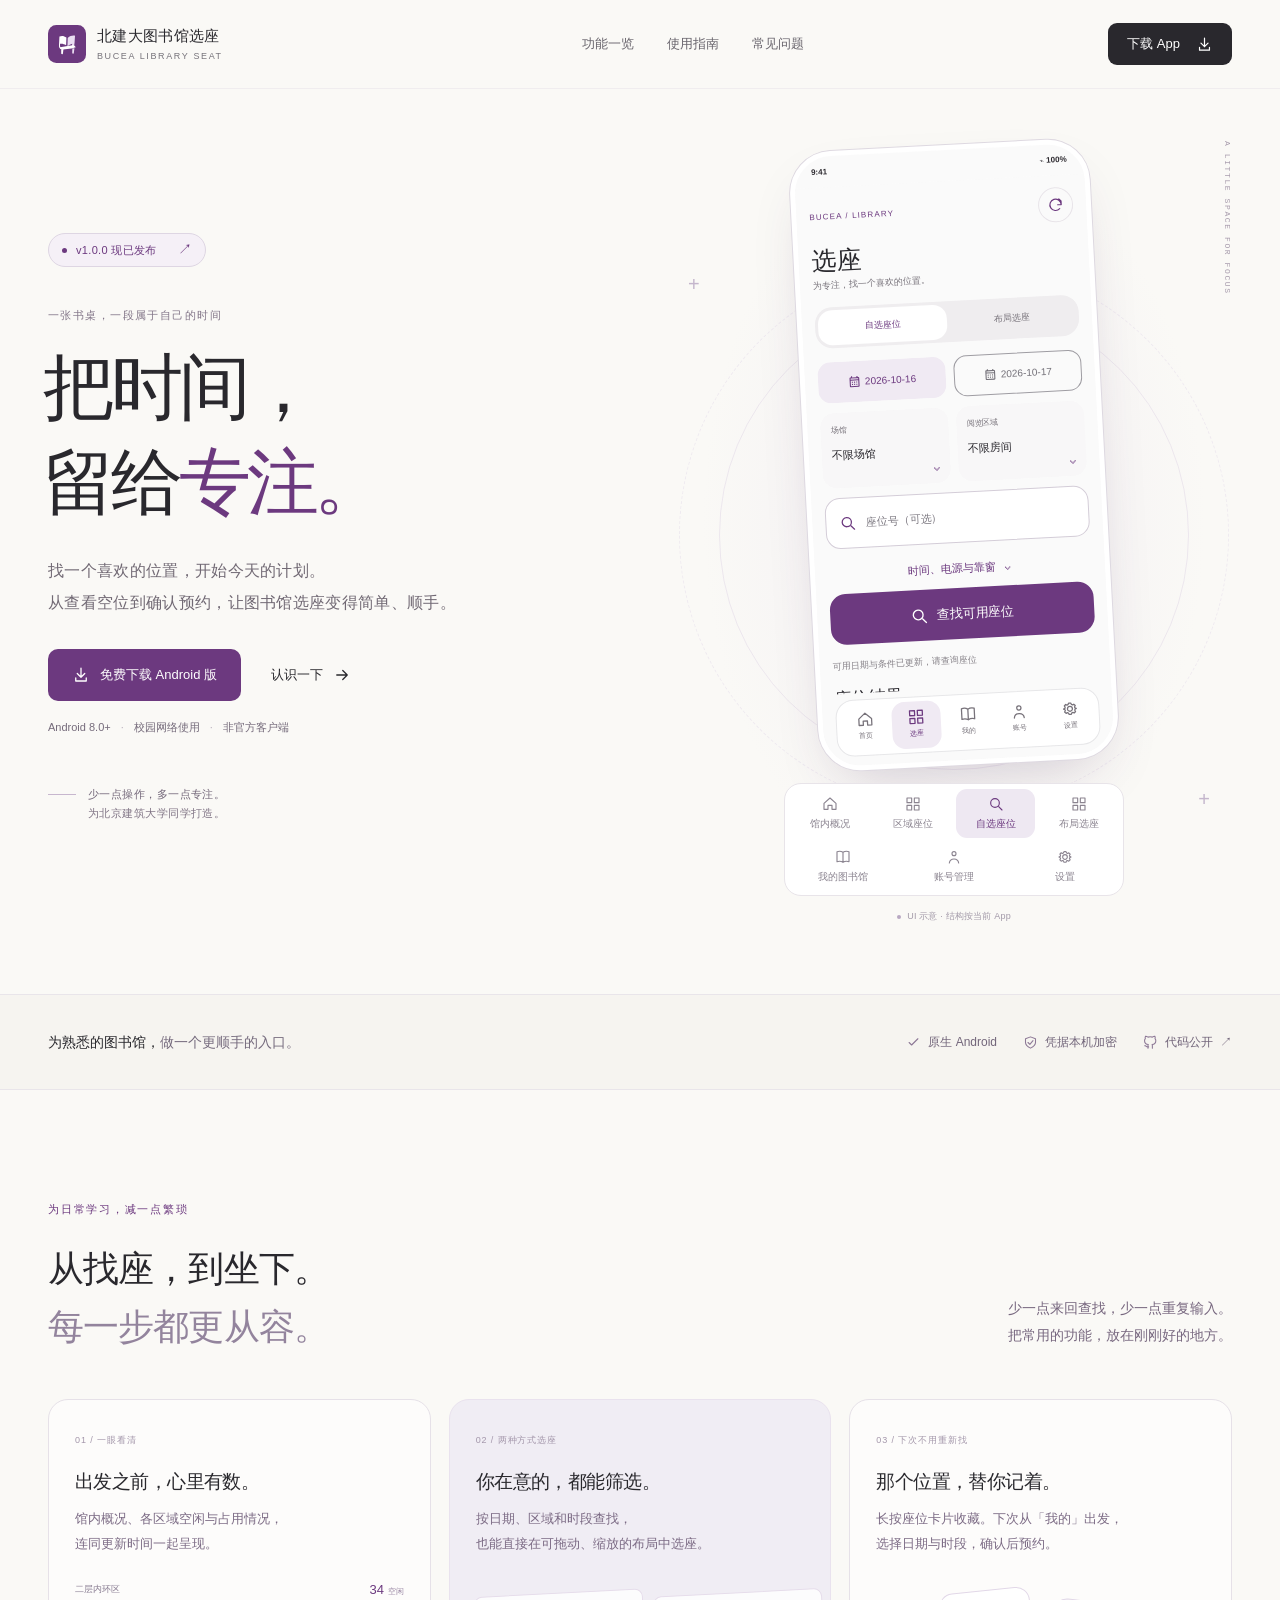
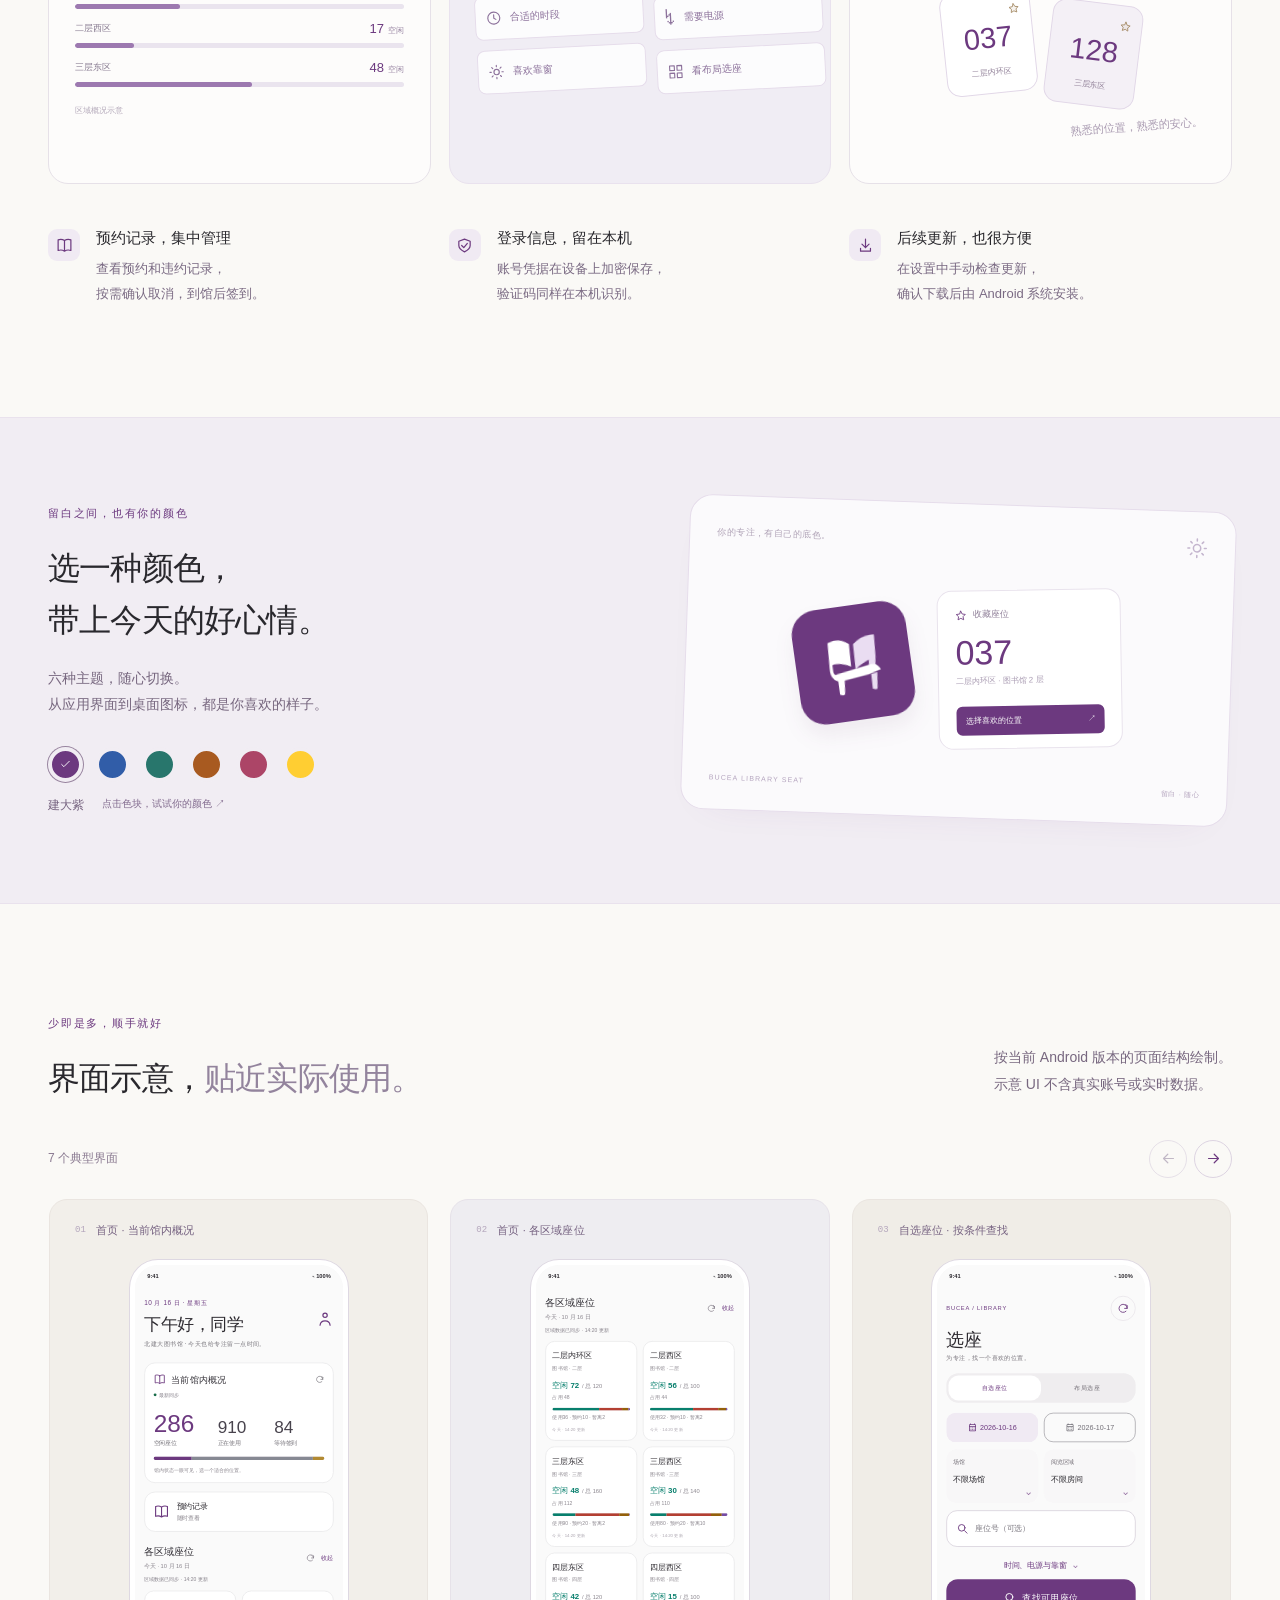
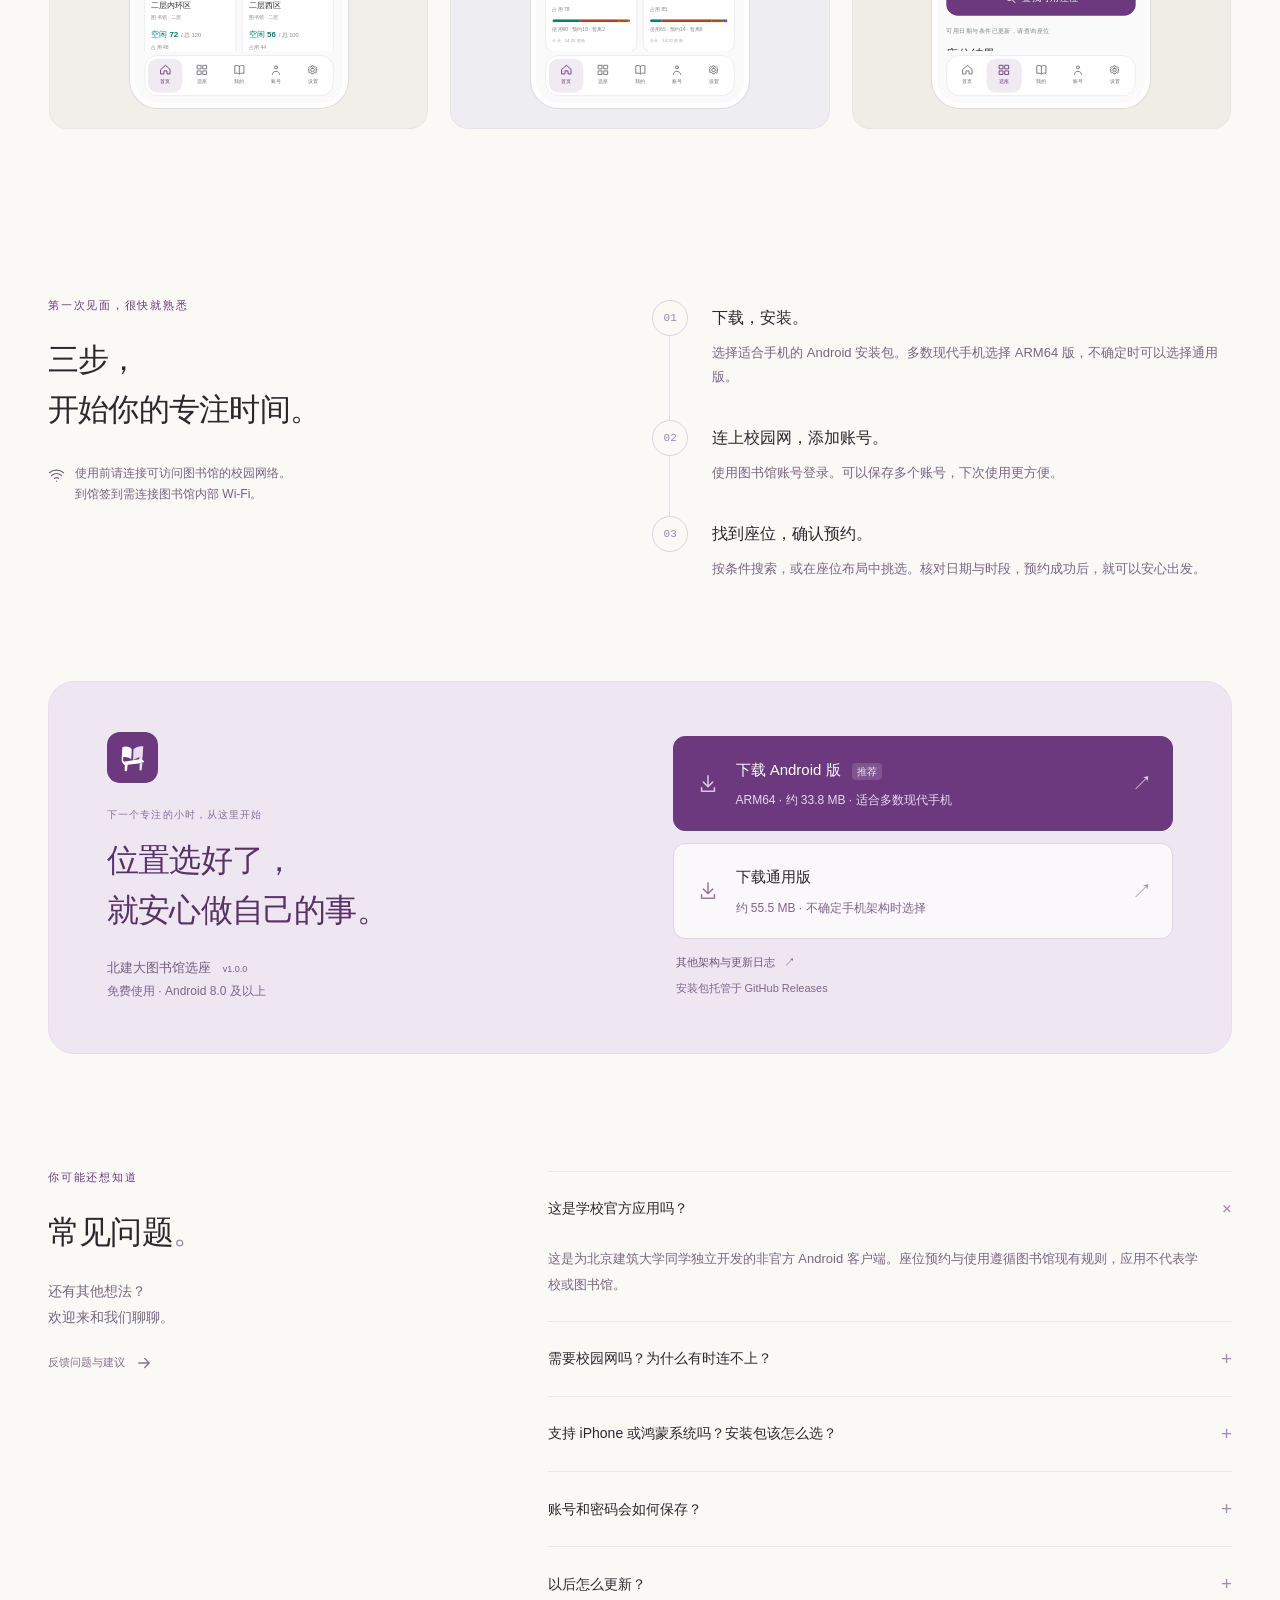
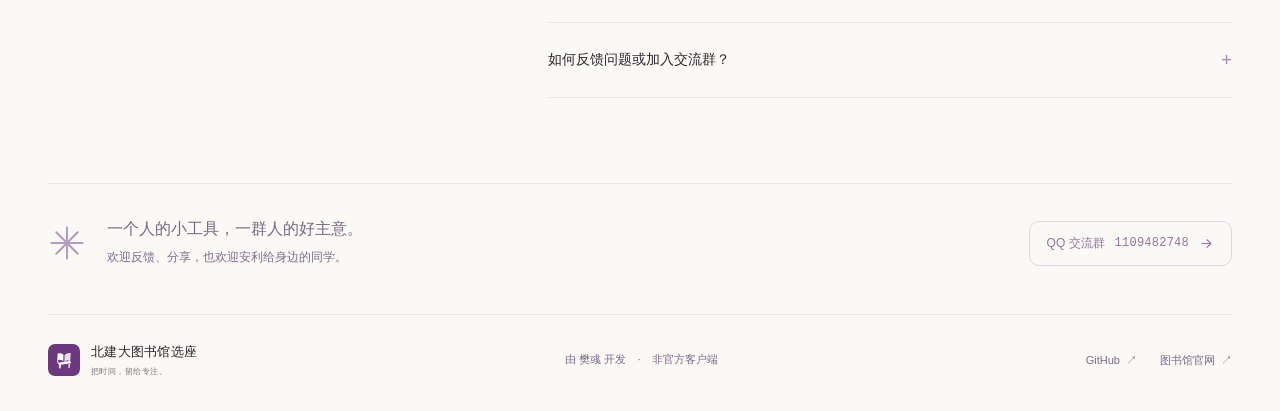
==== website/index.html @ a2a01883 "feat(website): expand app previews and replace emoji decoration" ====
<!doctype html>
<html lang="zh-CN">
  <head>
    <meta charset="utf-8" />
    <meta name="viewport" content="width=device-width, initial-scale=1" />
    <meta name="theme-color" content="#6c397f" />
    <meta
      name="description"
      content="北建大图书馆选座，为北京建筑大学同学打造的非官方 Android 客户端。查看馆内空位、按布局选座、收藏常坐的位置，把时间留给专注。"
    />
    <meta property="og:type" content="website" />
    <meta property="og:locale" content="zh_CN" />
    <meta property="og:title" content="北建大图书馆选座 · 把时间，留给专注。" />
    <meta
      property="og:description"
      content="馆内概况一眼看清，喜欢的位置随手收藏。简洁、顺手的非官方 Android 选座客户端。"
    />
    <meta
      property="og:url"
      content="https://miofelix.github.io/bucea-library-seat/"
    />
    <meta
      property="og:image"
      content="https://miofelix.github.io/bucea-library-seat/assets/icon.png"
    />
    <link
      rel="canonical"
      href="https://miofelix.github.io/bucea-library-seat/"
    />
    <link rel="icon" type="image/svg+xml" href="./assets/icon.svg" />
    <link rel="apple-touch-icon" href="./assets/icon.png" />
    <link rel="stylesheet" href="./style.css" />
    <link rel="stylesheet" href="./preview.css" />
    <script src="./script.js" defer></script>
    <title>北建大图书馆选座 · 把时间，留给专注。</title>
  </head>
  <body>
    <a class="skip-link" href="#main">跳到主要内容</a>
    <svg
      class="icon-definitions"
      xmlns="http://www.w3.org/2000/svg"
      aria-hidden="true"
    >
      <symbol id="i-arrow" viewBox="0 0 24 24">
        <path d="M5 12h14m-6-6 6 6-6 6" />
      </symbol>
      <symbol id="i-download" viewBox="0 0 24 24">
        <path d="M12 3v12m-5-5 5 5 5-5M5 16v4h14v-4" />
      </symbol>
      <symbol id="i-book" viewBox="0 0 24 24">
        <path
          d="M12 5c-3-2-6-2-9-1v15c3-1 6-1 9 1 3-2 6-2 9-1V4c-3-1-6-1-9 1Zm0 0v15"
        />
      </symbol>
      <symbol id="i-grid" viewBox="0 0 24 24">
        <path d="M3 3h7v7H3zm11 0h7v7h-7zM3 14h7v7H3zm11 0h7v7h-7z" />
      </symbol>
      <symbol id="i-star" viewBox="0 0 24 24">
        <path
          d="m12 3 2.8 5.7 6.2.9-4.5 4.4 1.1 6.2-5.6-2.9-5.6 2.9 1.1-6.2L3 9.6l6.2-.9Z"
        />
      </symbol>
      <symbol id="i-shield" viewBox="0 0 24 24">
        <path d="m12 3 8 3v6c0 4-4 7-8 9-4-2-8-5-8-9V6Zm-4 9 3 3 5-6" />
      </symbol>
      <symbol id="i-check" viewBox="0 0 24 24">
        <path d="m5 12 4 4L19 6" />
      </symbol>
      <symbol id="i-wifi" viewBox="0 0 24 24">
        <path
          d="M2 8a16 16 0 0 1 20 0M5 12a11 11 0 0 1 14 0m-10 4a5 5 0 0 1 6 0m-3 4h.01"
        />
      </symbol>
      <symbol id="i-clock" viewBox="0 0 24 24">
        <circle cx="12" cy="12" r="9" />
        <path d="M12 7v5l3 2" />
      </symbol>
      <symbol id="i-github" viewBox="0 0 24 24">
        <path
          d="M9 19c-4 1-4-2-6-2m12 4v-3.5c0-1 .1-1.6-.5-2.2 3-.3 6-1.4 6-6.2a4.7 4.7 0 0 0-1.3-3.3A4.3 4.3 0 0 0 19 2s-1.2-.4-4 1.4a14 14 0 0 0-7 0C5.2 1.6 4 2 4 2a4.3 4.3 0 0 0-.2 3.8 4.7 4.7 0 0 0-1.3 3.3c0 4.8 3 5.9 6 6.2-.6.6-.6 1.4-.5 2.2V21"
        />
      </symbol>
      <symbol id="i-sun" viewBox="0 0 24 24">
        <circle cx="12" cy="12" r="4" />
        <path
          d="M12 2v2m0 16v2M2 12h2m16 0h2M5 5l1.5 1.5m11 11L19 19M5 19l1.5-1.5m11-11L19 5"
        />
      </symbol>
      <symbol id="i-close" viewBox="0 0 24 24">
        <path d="m6 6 12 12M6 18 18 6" />
      </symbol>
      <symbol id="i-home" viewBox="0 0 24 24">
        <path d="m3 11 9-8 9 8v9h-6v-6H9v6H3z" />
      </symbol>
      <symbol id="i-person" viewBox="0 0 24 24">
        <circle cx="12" cy="7" r="3" />
        <path d="M5 21c.5-4 2.8-6 7-6s6.5 2 7 6" />
      </symbol>
      <symbol id="i-settings" viewBox="0 0 24 24">
        <path d="M12 8.5a3.5 3.5 0 1 0 0 7 3.5 3.5 0 0 0 0-7Z" />
        <path
          d="m19 13 2-1-2-1-.3-1.4 1-1.8-2-2-1.8 1L14.5 6l-1-2h-3l-1 2-1.4.6-1.8-1-2 2 1 1.8L5 11l-2 1 2 1 .3 1.4-1 1.8 2 2 1.8-1 1.4.6 1 2h3l1-2 1.4-.6 1.8 1 2-2-1-1.8Z"
        />
      </symbol>
      <symbol id="i-search" viewBox="0 0 24 24">
        <circle cx="10.5" cy="10.5" r="6.5" />
        <path d="m16 16 5 5" />
      </symbol>
      <symbol id="i-calendar" viewBox="0 0 24 24">
        <path
          fill="currentColor"
          stroke="none"
          d="M19 4h-1V2h-2v2H8V2H6v2H5c-1.11 0-1.99.9-1.99 2L3 20c0 1.1.89 2 2 2h14c1.1 0 2-.9 2-2V6c0-1.1-.9-2-2-2Zm0 16H5V10h14v10Zm0-12H5V6h14v2ZM7 12h2v2H7zm4 0h2v2h-2zm4 0h2v2h-2zM7 16h2v2H7zm4 0h2v2h-2zm4 0h2v2h-2z"
        />
      </symbol>
      <symbol id="i-refresh" viewBox="0 0 24 24">
        <path d="M20 7v5h-5M20 12a8 8 0 1 0-2.4 5.7M20 7l-3-3" />
      </symbol>
      <symbol id="i-plus" viewBox="0 0 24 24">
        <path d="M12 5v14M5 12h14" />
      </symbol>
      <symbol id="i-edit" viewBox="0 0 24 24">
        <path d="m15 4 5 5M4 20l1-6L16 3l5 5-11 11-6 1Z" />
      </symbol>
      <symbol id="i-delete" viewBox="0 0 24 24">
        <path d="M3 6h18M9 6V3h6v3M6 6l1 15h10l1-15M10 10v7M14 10v7" />
      </symbol>
      <symbol id="i-palette" viewBox="0 0 24 24">
        <path
          d="M12 3a9 9 0 1 0 0 18h1.2a2 2 0 0 0 1.5-3.3 1.3 1.3 0 0 1 1-2.2H18a3 3 0 0 0 3-3A9.5 9.5 0 0 0 12 3Z"
        />
        <path d="M7 10h.01M10 6.5h.01M15 7h.01M18 11h.01" stroke-width="3" />
      </symbol>
      <symbol id="i-info" viewBox="0 0 24 24">
        <circle cx="12" cy="12" r="9" />
        <path d="M12 11v6M12 7h.01" />
      </symbol>
      <symbol id="i-globe" viewBox="0 0 24 24">
        <circle cx="12" cy="12" r="9" />
        <path d="M3 12h18M12 3c-5 5-5 13 0 18 5-5 5-13 0-18Z" />
      </symbol>
      <symbol id="i-logout" viewBox="0 0 24 24">
        <path d="M9 4H4v16h5M10 12h11m-4-4 4 4-4 4" />
      </symbol>
      <symbol id="i-password" viewBox="0 0 24 24">
        <path d="M3 20h18M5 5v8M2 7l6 4M2 11l6-4M17 5v8M14 7l6 4M14 11l6-4" />
      </symbol>
      <symbol id="i-chevron" viewBox="0 0 24 24">
        <path d="m9 5 7 7-7 7" />
      </symbol>
      <symbol id="i-group" viewBox="0 0 24 24">
        <circle cx="9" cy="8" r="3" />
        <path
          d="M2 21v-2a7 7 0 0 1 14 0v2M16 5a3 3 0 0 1 0 6M18 15a5 5 0 0 1 4 5v1"
        />
      </symbol>
      <symbol id="i-spark" viewBox="0 0 32 32">
        <path d="M16 3v26M3 16h26M7 7l18 18M7 25 25 7" />
      </symbol>
    </svg>

    <header class="site-header">
      <div class="nav-wrap container">
        <a class="brand" href="#" aria-label="北建大图书馆选座，回到顶部">
          <img src="./assets/icon.svg" alt="" width="38" height="38" />
          <span>北建大图书馆选座<small>BUCEA LIBRARY SEAT</small></span>
        </a>
        <nav class="desktop-nav" aria-label="主导航">
          <a href="#features">功能一览</a><a href="#guide">使用指南</a
          ><a href="#faq">常见问题</a>
        </nav>
        <a class="nav-download" href="#download"
          >下载 App <svg class="icon"><use href="#i-download" /></svg
        ></a>
      </div>
    </header>

    <main id="main">
      <section class="hero container" aria-labelledby="hero-title">
        <div class="hero-copy">
          <a
            class="release-badge"
            href="https://github.com/miofelix/bucea-library-seat/releases/tag/v1.0.0"
            ><span class="status-dot"></span> v1.0.0 现已发布
            <span class="badge-arrow">↗</span></a
          >
          <p class="eyebrow">一张书桌，一段属于自己的时间</p>
          <h1 id="hero-title">
            把时间，<br />留给<span class="serif-word">专注</span
            ><span class="title-dot">。</span>
          </h1>
          <p class="hero-description">
            找一个喜欢的位置，开始今天的计划。<br />从查看空位到确认预约，<br
              class="mobile-break"
            />让图书馆选座变得简单、顺手。
          </p>
          <div class="hero-actions">
            <a class="button button-primary" href="#download"
              ><svg class="icon"><use href="#i-download" /></svg> 免费下载
              Android 版</a
            >
            <a class="text-link" href="#features"
              >认识一下 <svg class="icon"><use href="#i-arrow" /></svg
            ></a>
          </div>
          <p class="compatibility">
            <span>Android 8.0+</span><span>校园网络使用</span
            ><span>非官方客户端</span>
          </p>
          <div class="hero-footnote">
            <span class="short-rule"></span>
            <p>
              少一点操作，多一点专注。<br /><span
                >为北京建筑大学同学打造。</span
              >
            </p>
          </div>
        </div>

        <div class="hero-visual">
          <span class="visual-label">A LITTLE SPACE FOR FOCUS</span>
          <div class="orbit orbit-one" aria-hidden="true"></div>
          <div class="orbit orbit-two" aria-hidden="true"></div>
          <div
            class="phone illustrative-phone"
            data-screen="search"
            id="hero-preview-panel"
            role="tabpanel"
            aria-labelledby="hero-tab-search"
          >
            <div class="mock-status" aria-hidden="true">
              <span>9:41</span><span>⌁ 100%</span>
            </div>
            <div class="mock-screen">
              <div
                class="mock-scroll"
                role="region"
                tabindex="0"
                aria-label="界面示意，可上下滚动"
              >
                <div class="mock-heading">
                  <span>BUCEA / LIBRARY</span
                  ><span class="mock-refresh"
                    ><svg class="icon" aria-hidden="true">
                      <use href="#i-refresh" /></svg
                  ></span>
                </div>
                <h2 id="mock-page-title" class="mock-page-title">选座</h2>
                <p class="mock-subtitle" id="mock-page-subtitle">
                  为专注，找一个喜欢的位置。
                </p>
                <div class="mock-segment" id="mock-seat-segment">
                  <span id="mock-search-segment" class="selected">自选座位</span
                  ><span id="mock-layout-segment">布局选座</span>
                </div>

                <div
                  class="mock-panel mock-home-panel"
                  data-screen-panel="home"
                  hidden
                >
                  <div class="mock-home-header">
                    <small>10 月 16 日 · 星期五</small>
                    <strong>下午好，同学</strong>
                    <p>北建大图书馆 · 今天也给专注留一点时间。</p>
                    <svg class="icon" aria-hidden="true">
                      <use href="#i-person" />
                    </svg>
                  </div>
                  <div class="mock-overview mock-card">
                    <div class="mock-card-heading">
                      <svg class="icon" aria-hidden="true">
                        <use href="#i-book" /></svg
                      ><strong>当前馆内概况</strong
                      ><svg class="icon" aria-hidden="true">
                        <use href="#i-refresh" />
                      </svg>
                    </div>
                    <p class="mock-sync"><i></i>最新同步</p>
                    <div class="mock-metrics">
                      <div><strong>286</strong><span>空闲座位</span></div>
                      <div><strong>910</strong><span>正在使用</span></div>
                      <div><strong>84</strong><span>等待签到</span></div>
                    </div>
                    <div class="mock-distribution" aria-hidden="true">
                      <i style="flex: 286"></i><i style="flex: 910"></i
                      ><i style="flex: 84"></i>
                    </div>
                    <p>馆内状态一眼可见，选一个适合的位置。</p>
                  </div>
                  <div class="mock-shortcut">
                    <svg class="icon" aria-hidden="true">
                      <use href="#i-book" /></svg
                    ><span
                      ><strong>预约记录</strong><small>随时查看</small></span
                    >
                  </div>
                  <div class="mock-region-section">
                    <div class="mock-section-heading">
                      <span
                        ><h3>各区域座位</h3>
                        <small>今天 · 10 月 16 日</small></span
                      ><svg class="icon" aria-hidden="true">
                        <use href="#i-refresh" /></svg
                      ><b>收起</b>
                    </div>
                    <p class="mock-sync">区域数据已同步 · 14:20 更新</p>
                    <div class="mock-region-grid">
                      <div class="mock-region-card">
                        <strong>二层内环区</strong><small>图书馆 · 二层</small>
                        <p class="mock-region-count">
                          <b>空闲 72</b><i> / 总 120</i>
                        </p>
                        <small>占用 48</small>
                        <div class="mock-distribution" aria-hidden="true">
                          <i style="flex: 72"></i><i style="flex: 36"></i
                          ><i style="flex: 10"></i><i style="flex: 2"></i>
                        </div>
                        <small>使用36 · 预约10 · 暂离2</small
                        ><small>今天 · 14:20 更新</small>
                      </div>
                      <div class="mock-region-card">
                        <strong>二层西区</strong><small>图书馆 · 二层</small>
                        <p class="mock-region-count">
                          <b>空闲 56</b><i> / 总 100</i>
                        </p>
                        <small>占用 44</small>
                        <div class="mock-distribution" aria-hidden="true">
                          <i style="flex: 56"></i><i style="flex: 32"></i
                          ><i style="flex: 10"></i><i style="flex: 2"></i>
                        </div>
                        <small>使用32 · 预约10 · 暂离2</small
                        ><small>今天 · 14:20 更新</small>
                      </div>
                      <div class="mock-region-card">
                        <strong>三层东区</strong><small>图书馆 · 三层</small>
                        <p class="mock-region-count">
                          <b>空闲 48</b><i> / 总 160</i>
                        </p>
                        <small>占用 112</small>
                        <div class="mock-distribution" aria-hidden="true">
                          <i style="flex: 48"></i><i style="flex: 90"></i
                          ><i style="flex: 20"></i><i style="flex: 2"></i>
                        </div>
                        <small>使用90 · 预约20 · 暂离2</small
                        ><small>今天 · 14:20 更新</small>
                      </div>
                      <div class="mock-region-card">
                        <strong>三层西区</strong><small>图书馆 · 三层</small>
                        <p class="mock-region-count">
                          <b>空闲 30</b><i> / 总 140</i>
                        </p>
                        <small>占用 110</small>
                        <div class="mock-distribution" aria-hidden="true">
                          <i style="flex: 30"></i><i style="flex: 80"></i
                          ><i style="flex: 20"></i><i style="flex: 10"></i>
                        </div>
                        <small>使用80 · 预约20 · 暂离10</small
                        ><small>今天 · 14:20 更新</small>
                      </div>
                      <div class="mock-region-card">
                        <strong>四层东区</strong><small>图书馆 · 四层</small>
                        <p class="mock-region-count">
                          <b>空闲 42</b><i> / 总 120</i>
                        </p>
                        <small>占用 78</small>
                        <div class="mock-distribution" aria-hidden="true">
                          <i style="flex: 42"></i><i style="flex: 60"></i
                          ><i style="flex: 16"></i><i style="flex: 2"></i>
                        </div>
                        <small>使用60 · 预约16 · 暂离2</small
                        ><small>今天 · 14:20 更新</small>
                      </div>
                      <div class="mock-region-card">
                        <strong>四层西区</strong><small>图书馆 · 四层</small>
                        <p class="mock-region-count">
                          <b>空闲 15</b><i> / 总 100</i>
                        </p>
                        <small>占用 85</small>
                        <div class="mock-distribution" aria-hidden="true">
                          <i style="flex: 15"></i><i style="flex: 65"></i
                          ><i style="flex: 14"></i><i style="flex: 6"></i>
                        </div>
                        <small>使用65 · 预约14 · 暂离6</small
                        ><small>今天 · 14:20 更新</small>
                      </div>
                    </div>
                  </div>
                  <p class="mock-privacy">
                    <svg class="icon" aria-hidden="true">
                      <use href="#i-wifi" /></svg
                    ><span>校园网络已连接</span>
                  </p>
                  <p class="mock-privacy">
                    <svg class="icon" aria-hidden="true">
                      <use href="#i-info" /></svg
                    ><span>到馆后请连接图书馆内部 Wi-Fi 签到。</span>
                  </p>
                </div>
                <div
                  class="mock-panel mock-search-panel"
                  data-screen-panel="search"
                >
                  <div class="mock-dates">
                    <span class="selected"
                      ><svg class="icon date-icon" aria-hidden="true">
                        <use href="#i-calendar" /></svg
                      ><span>2026-10-16</span></span
                    ><span
                      ><svg class="icon date-icon" aria-hidden="true">
                        <use href="#i-calendar" /></svg
                      ><span>2026-10-17</span></span
                    >
                  </div>
                  <div class="mock-fields">
                    <div>
                      <small>场馆</small><strong>不限场馆</strong><b>⌄</b>
                    </div>
                    <div>
                      <small>阅览区域</small><strong>不限房间</strong><b>⌄</b>
                    </div>
                  </div>
                  <div class="mock-input">
                    <svg class="icon" aria-hidden="true">
                      <use href="#i-search" />
                    </svg>
                    <span>座位号（可选）</span>
                  </div>
                  <div class="mock-filter">时间、电源与靠窗 <b>⌄</b></div>
                  <div class="mock-search-button">
                    <svg class="icon" aria-hidden="true">
                      <use href="#i-search" />
                    </svg>
                    <span>查找可用座位</span>
                  </div>
                  <p class="mock-hint">可用日期与条件已更新，请查询座位</p>
                  <h3>座位结果</h3>
                  <div class="mock-switch-row">
                    <span>仅看可用<small>只筛选本页已加载座位</small></span
                    ><i></i>
                  </div>
                </div>
                <div
                  class="mock-panel mock-layout-panel"
                  data-screen-panel="layout"
                  hidden
                >
                  <div class="mock-dates">
                    <span class="selected">今天 10/16</span
                    ><span>明天 10/17</span>
                  </div>
                  <div class="mock-fields">
                    <div>
                      <small>场馆</small><strong>图书馆</strong><b>⌄</b>
                    </div>
                    <div>
                      <small>楼层</small><strong>图书馆2层</strong><b>⌄</b>
                    </div>
                  </div>
                  <small class="mock-browse-label">阅览区域</small>
                  <div class="mock-regions">
                    <span>二层内环区</span><span>二层西区</span>
                  </div>
                  <div class="mock-empty-icon">
                    <svg class="icon"><use href="#i-grid" /></svg>
                  </div>
                  <h3 class="mock-empty-title">找到你喜欢的位置</h3>
                  <p class="mock-empty-copy">选择上方阅览区域，加载座位布局</p>
                </div>
                <div
                  class="mock-panel mock-library-panel"
                  data-screen-panel="library"
                  hidden
                >
                  <div class="mock-library-tabs">
                    <span class="selected">我的预约</span><span>收藏座位</span
                    ><span>常用座位</span><span>违约记录</span>
                  </div>
                  <div class="mock-reservation">
                    <small>▣ &nbsp; 当前预约</small
                    ><strong>暂无进行中的预约</strong>
                    <p>当前没有可签到的预约，已预约座位请查看预约记录</p>
                  </div>
                  <h3 class="mock-timeline-title">预约时间线</h3>
                  <p class="mock-timeline-copy">
                    已加载的预约按时间排列，加载更多可查看其余记录。
                  </p>
                </div>

                <div
                  class="mock-panel mock-accounts-panel"
                  data-screen-panel="accounts"
                  hidden
                >
                  <div class="mock-account-summary">
                    <div class="mock-avatar">演</div>
                    <span
                      ><strong>演示同学</strong
                      ><small>当前使用 · 209999999001 · 已登录</small></span
                    >
                  </div>
                  <div class="mock-section-heading">
                    <h3>已保存的账号</h3>
                    <b>添加</b>
                  </div>
                  <div class="mock-account-card mock-card">
                    <div class="mock-avatar">演</div>
                    <span
                      ><strong>演示同学</strong
                      ><small>209999999001</small></span
                    ><svg class="icon" aria-hidden="true">
                      <use href="#i-edit" /></svg
                    ><svg class="icon" aria-hidden="true">
                      <use href="#i-delete" />
                    </svg>
                  </div>
                  <div class="mock-add-account">
                    <svg class="icon" aria-hidden="true">
                      <use href="#i-plus" /></svg
                    ><span>添加账号</span>
                  </div>
                  <div class="mock-settings-group mock-card">
                    <div class="mock-setting-row">
                      <svg class="icon" aria-hidden="true">
                        <use href="#i-password" /></svg
                      ><span
                        ><strong>修改图书馆密码</strong
                        ><small>当前版本暂不支持</small></span
                      ><svg class="icon" aria-hidden="true">
                        <use href="#i-chevron" />
                      </svg>
                    </div>
                    <div class="mock-setting-row">
                      <svg class="icon" aria-hidden="true">
                        <use href="#i-logout" /></svg
                      ><span
                        ><strong>退出登录</strong
                        ><small>账号仍会保存在本机</small></span
                      ><svg class="icon" aria-hidden="true">
                        <use href="#i-chevron" />
                      </svg>
                    </div>
                  </div>
                  <p class="mock-privacy">
                    <svg class="icon" aria-hidden="true">
                      <use href="#i-shield" /></svg
                    ><span>账号与密码加密保存在本机，验证码在设备上识别。</span>
                  </p>
                </div>

                <div
                  class="mock-panel mock-settings-panel"
                  data-screen-panel="settings"
                  hidden
                >
                  <div class="mock-settings-group mock-card">
                    <div class="mock-setting-row">
                      <svg class="icon" aria-hidden="true">
                        <use href="#i-refresh" /></svg
                      ><span
                        ><strong>应用更新</strong
                        ><small>检查并管理新版本</small></span
                      ><svg class="icon mock-expand" aria-hidden="true">
                        <use href="#i-chevron" />
                      </svg>
                    </div>
                    <div class="mock-setting-row">
                      <svg class="icon" aria-hidden="true">
                        <use href="#i-palette" /></svg
                      ><span
                        ><strong>主题颜色</strong><small>建大紫</small></span
                      ><i class="mock-color-dot"></i>
                    </div>
                  </div>
                  <h3 class="mock-settings-label">登录偏好</h3>
                  <div class="mock-settings-group mock-card">
                    <div class="mock-setting-row">
                      <span
                        ><strong>自动恢复登录</strong
                        ><small>下次打开时恢复会话</small></span
                      ><i class="mock-toggle on"></i>
                    </div>
                    <div class="mock-setting-row">
                      <span
                        ><strong>失败时自动切换账号</strong
                        ><small>使用下一个已保存账号</small></span
                      ><i class="mock-toggle"></i>
                    </div>
                  </div>
                  <div class="mock-settings-group mock-card">
                    <div class="mock-setting-row">
                      <svg class="icon" aria-hidden="true">
                        <use href="#i-globe" /></svg
                      ><span
                        ><strong>官方网站</strong
                        ><small>北京建筑大学图书馆</small></span
                      ><svg class="icon" aria-hidden="true">
                        <use href="#i-chevron" />
                      </svg>
                    </div>
                    <div class="mock-setting-row">
                      <svg class="icon" aria-hidden="true">
                        <use href="#i-info" /></svg
                      ><span
                        ><strong>关于这个客户端</strong
                        ><small>北建大图书馆选座</small></span
                      ><svg class="icon" aria-hidden="true">
                        <use href="#i-chevron" />
                      </svg>
                    </div>
                    <div class="mock-setting-row">
                      <svg class="icon" aria-hidden="true">
                        <use href="#i-edit" /></svg
                      ><span
                        ><strong>问题与建议</strong
                        ><small>分享你的使用体验</small></span
                      ><svg class="icon" aria-hidden="true">
                        <use href="#i-chevron" />
                      </svg>
                    </div>
                    <div class="mock-setting-row">
                      <svg class="icon" aria-hidden="true">
                        <use href="#i-group" /></svg
                      ><span
                        ><strong>QQ 交流群</strong
                        ><small>点击打开 QQ · 长按复制</small></span
                      ><svg class="icon" aria-hidden="true">
                        <use href="#i-chevron" />
                      </svg>
                    </div>
                  </div>
                  <p class="mock-app-credit">
                    BUCEA-LIBRARY-SEAT · 非官方客户端
                  </p>
                </div>
              </div>
              <nav class="mock-bottom-nav" aria-label="示意底部导航">
                <span data-nav="home"
                  ><svg class="icon"><use href="#i-home" /></svg
                  ><small>首页</small></span
                ><span data-nav="search" class="active"
                  ><svg class="icon"><use href="#i-grid" /></svg
                  ><small>选座</small></span
                ><span data-nav="library"
                  ><svg class="icon"><use href="#i-book" /></svg
                  ><small>我的</small></span
                ><span data-nav="accounts"
                  ><svg class="icon"><use href="#i-person" /></svg
                  ><small>账号</small></span
                ><span data-nav="settings"
                  ><svg class="icon"><use href="#i-settings" /></svg
                  ><small>设置</small></span
                >
              </nav>
            </div>
          </div>
          <div
            class="actual-ui-tabs mock-ui-tabs"
            role="tablist"
            aria-label="查看示意界面"
          >
            <button
              id="hero-tab-home"
              type="button"
              role="tab"
              aria-controls="hero-preview-panel"
              aria-selected="false"
              tabindex="-1"
              data-screen="home"
            >
              <svg class="icon" aria-hidden="true"><use href="#i-home" /></svg
              ><span>馆内概况</span>
            </button>
            <button
              id="hero-tab-regions"
              type="button"
              role="tab"
              aria-controls="hero-preview-panel"
              aria-selected="false"
              tabindex="-1"
              data-screen="regions"
            >
              <svg class="icon" aria-hidden="true"><use href="#i-grid" /></svg
              ><span>区域座位</span>
            </button>
            <button
              id="hero-tab-search"
              type="button"
              role="tab"
              aria-controls="hero-preview-panel"
              aria-selected="true"
              tabindex="0"
              data-screen="search"
            >
              <svg class="icon" aria-hidden="true"><use href="#i-search" /></svg
              ><span>自选座位</span>
            </button>
            <button
              id="hero-tab-layout"
              type="button"
              role="tab"
              aria-controls="hero-preview-panel"
              aria-selected="false"
              tabindex="-1"
              data-screen="layout"
            >
              <svg class="icon" aria-hidden="true"><use href="#i-grid" /></svg
              ><span>布局选座</span>
            </button>
            <button
              id="hero-tab-library"
              type="button"
              role="tab"
              aria-controls="hero-preview-panel"
              aria-selected="false"
              tabindex="-1"
              data-screen="library"
            >
              <svg class="icon" aria-hidden="true"><use href="#i-book" /></svg
              ><span>我的图书馆</span>
            </button>
            <button
              id="hero-tab-accounts"
              type="button"
              role="tab"
              aria-controls="hero-preview-panel"
              aria-selected="false"
              tabindex="-1"
              data-screen="accounts"
            >
              <svg class="icon" aria-hidden="true"><use href="#i-person" /></svg
              ><span>账号管理</span>
            </button>
            <button
              id="hero-tab-settings"
              type="button"
              role="tab"
              aria-controls="hero-preview-panel"
              aria-selected="false"
              tabindex="-1"
              data-screen="settings"
            >
              <svg class="icon" aria-hidden="true">
                <use href="#i-settings" /></svg
              ><span>设置</span>
            </button>
          </div>
          <p class="preview-caption"><span></span> UI 示意 · 结构按当前 App</p>
        </div>
      </section>

      <div class="intro-strip">
        <div class="container">
          <p>为熟悉的图书馆，<span>做一个更顺手的入口。</span></p>
          <div>
            <span
              ><svg class="icon"><use href="#i-check" /></svg> 原生
              Android</span
            ><span
              ><svg class="icon"><use href="#i-shield" /></svg>
              凭据本机加密</span
            ><a href="https://github.com/miofelix/bucea-library-seat"
              ><svg class="icon"><use href="#i-github" /></svg> 代码公开
              <span>↗</span></a
            >
          </div>
        </div>
      </div>

      <section
        id="features"
        class="section container"
        aria-labelledby="features-title"
      >
        <div class="section-heading">
          <div>
            <p class="eyebrow">为日常学习，减一点繁琐</p>
            <h2 id="features-title">
              从找座，到坐下。<br /><span>每一步都更从容。</span>
            </h2>
          </div>
          <p>
            少一点来回查找，少一点重复输入。<br />把常用的功能，放在刚刚好的地方。
          </p>
        </div>
        <div class="feature-grid">
          <article class="feature-card feature-overview">
            <span class="feature-index">01 / 一眼看清</span>
            <h3>出发之前，心里有数。</h3>
            <p>馆内概况、各区域空闲与占用情况，<br />连同更新时间一起呈现。</p>
            <div class="feature-chart" aria-label="区域概况示意，非实时数据">
              <div>
                <span>二层内环区</span><b>34 <small>空闲</small></b>
              </div>
              <div class="chart-track"><i style="--value: 32%"></i></div>
              <div>
                <span>二层西区</span><b>17 <small>空闲</small></b>
              </div>
              <div class="chart-track"><i style="--value: 18%"></i></div>
              <div>
                <span>三层东区</span><b>48 <small>空闲</small></b>
              </div>
              <div class="chart-track"><i style="--value: 54%"></i></div>
              <span class="illustration-label">区域概况示意</span>
            </div>
          </article>
          <article class="feature-card feature-search">
            <span class="feature-index">02 / 两种方式选座</span>
            <h3>你在意的，都能筛选。</h3>
            <p>
              按日期、区域和时段查找，<br />也能直接在可拖动、缩放的布局中选座。
            </p>
            <div class="filter-illustration">
              <span
                ><svg class="icon"><use href="#i-clock" /></svg>
                合适的时段</span
              ><span><span class="filter-symbol">↯</span> 需要电源</span
              ><span
                ><svg class="icon"><use href="#i-sun" /></svg> 喜欢靠窗</span
              ><span
                ><svg class="icon"><use href="#i-grid" /></svg> 看布局选座</span
              >
            </div>
          </article>
          <article class="feature-card feature-favorite">
            <span class="feature-index">03 / 下次不用重新找</span>
            <h3>那个位置，替你记着。</h3>
            <p>
              长按座位卡片收藏。下次从「我的」出发，<br />选择日期与时段，确认后预约。
            </p>
            <div class="favorite-illustration">
              <div class="favorite-tile">
                <svg class="icon"><use href="#i-star" /></svg
                ><strong>037</strong><span>二层内环区</span>
              </div>
              <div class="favorite-tile">
                <svg class="icon"><use href="#i-star" /></svg
                ><strong>128</strong><span>三层东区</span>
              </div>
              <span class="handwritten">熟悉的位置，熟悉的安心。</span>
            </div>
          </article>
        </div>
        <div class="small-features">
          <div>
            <span class="small-feature-icon"
              ><svg class="icon"><use href="#i-book" /></svg
            ></span>
            <h3>预约记录，集中管理</h3>
            <p>查看预约和违约记录，<br />按需确认取消，到馆后签到。</p>
          </div>
          <div>
            <span class="small-feature-icon"
              ><svg class="icon"><use href="#i-shield" /></svg
            ></span>
            <h3>登录信息，留在本机</h3>
            <p>账号凭据在设备上加密保存，<br />验证码同样在本机识别。</p>
          </div>
          <div>
            <span class="small-feature-icon"
              ><svg class="icon"><use href="#i-download" /></svg
            ></span>
            <h3>后续更新，也很方便</h3>
            <p>在设置中手动检查更新，<br />确认下载后由 Android 系统安装。</p>
          </div>
        </div>
      </section>

      <section class="theme-section" aria-labelledby="theme-title">
        <div class="container theme-layout">
          <div>
            <p class="eyebrow">留白之间，也有你的颜色</p>
            <h2 id="theme-title">选一种颜色，<br />带上今天的好心情。</h2>
            <p class="section-description">
              六种主题，随心切换。<br />从应用界面到桌面图标，都是你喜欢的样子。
            </p>
            <div
              class="theme-picker"
              role="group"
              aria-label="体验 App 的六种主题色"
            >
              <button
                type="button"
                data-theme="purple"
                style="--swatch: #6c397f"
                aria-label="建大紫"
                aria-pressed="true"
              >
                <svg class="icon"><use href="#i-check" /></svg></button
              ><button
                type="button"
                data-theme="blue"
                style="--swatch: #315da8"
                aria-label="湖蓝"
                aria-pressed="false"
              >
                <svg class="icon"><use href="#i-check" /></svg></button
              ><button
                type="button"
                data-theme="teal"
                style="--swatch: #28766c"
                aria-label="青绿"
                aria-pressed="false"
              >
                <svg class="icon"><use href="#i-check" /></svg></button
              ><button
                type="button"
                data-theme="orange"
                style="--swatch: #a85a20"
                aria-label="暖橙"
                aria-pressed="false"
              >
                <svg class="icon"><use href="#i-check" /></svg></button
              ><button
                type="button"
                data-theme="rose"
                style="--swatch: #ac4567"
                aria-label="玫瑰"
                aria-pressed="false"
              >
                <svg class="icon"><use href="#i-check" /></svg></button
              ><button
                type="button"
                data-theme="yellow"
                style="--swatch: #ffce32"
                aria-label="奶龙黄"
                aria-pressed="false"
              >
                <svg class="icon"><use href="#i-check" /></svg>
              </button>
            </div>
            <p class="theme-name" aria-live="polite">
              <span id="theme-name">建大紫</span
              ><span>点击色块，试试你的颜色 ↗</span>
            </p>
          </div>
          <div class="theme-preview" data-theme="purple">
            <div class="theme-preview-top">
              <span>你的专注，有自己的底色。</span
              ><svg class="icon"><use href="#i-sun" /></svg>
            </div>
            <div class="theme-icon-wrap">
              <svg
                class="themed-app-icon"
                viewBox="0 0 256 256"
                role="img"
                aria-label="随主题切换的书页折椅图标"
              >
                <rect width="256" height="256" rx="56" />
                <g class="icon-fold">
                  <path
                    d="M164 158L178 156L174 189C173.7 192.4 171.6 194 168.7 193.1L163 191Z"
                  />
                  <path
                    d="M133 87C148 75 164 69 182 72L179 120L175 147L160 151L163 126C152 130 142 135 131 143Z"
                  />
                </g>
                <g class="icon-page">
                  <path
                    d="M89 163L104 161L100.7 192C100.4 195.5 97.9 197.4 94.8 196.4L89 194.4Z"
                  />
                  <path
                    d="M77 77C94 70 109 73 124 85L122 136C108 128 94 124 81 127L81 141C81 148 86 153 97 154L101 165C81 165 72 153 74 134Z"
                  />
                  <path
                    d="M91 148L163 137C173 135.5 179 138 183 144L187 150L159 158L102 165C91 166.4 85 163 81 159C79 153.5 83 149.4 91 148Z"
                  />
                </g>
              </svg>
              <div class="theme-mini-card">
                <span
                  ><svg class="icon"><use href="#i-star" /></svg> 收藏座位</span
                ><strong>037</strong>
                <p>二层内环区 · 图书馆 2 层</p>
                <span class="theme-mini-button"
                  >选择喜欢的位置 <span>↗</span></span
                >
              </div>
            </div>
            <span class="theme-preview-bottom"
              >BUCEA LIBRARY SEAT <span>留白 · 随心</span></span
            >
          </div>
        </div>
      </section>

      <section
        class="section container screenshots-section"
        aria-labelledby="screenshots-title"
      >
        <div class="section-heading">
          <div>
            <p class="eyebrow">少即是多，顺手就好</p>
            <h2 id="screenshots-title">
              界面示意，<span>贴近实际使用。</span>
            </h2>
          </div>
          <p>
            按当前 Android 版本的页面结构绘制。<br />示意 UI
            不含真实账号或实时数据。
          </p>
        </div>
        <div class="screenshots-toolbar">
          <p>7 个典型界面</p>
          <div>
            <button
              type="button"
              data-gallery-prev
              aria-label="查看前面的示意界面"
              aria-controls="screen-gallery"
              disabled
            >
              <svg class="icon" aria-hidden="true"><use href="#i-arrow" /></svg>
            </button>
            <button
              type="button"
              data-gallery-next
              aria-label="查看后面的示意界面"
              aria-controls="screen-gallery"
            >
              <svg class="icon" aria-hidden="true"><use href="#i-arrow" /></svg>
            </button>
          </div>
        </div>
        <div
          class="screenshots"
          id="screen-gallery"
          tabindex="0"
          role="region"
          aria-label="七个典型界面的示意，可左右滚动"
        >
          <article class="screenshot-card">
            <span class="screenshot-label"><b>01</b>首页 · 当前馆内概况</span>
            <div
              class="screenshot-device illustration-device"
              data-preview="home"
              role="group"
              aria-label="首页 · 当前馆内概况示意"
            ></div>
          </article>
          <article class="screenshot-card">
            <span class="screenshot-label"><b>02</b>首页 · 各区域座位</span>
            <div
              class="screenshot-device illustration-device"
              data-preview="regions"
              role="group"
              aria-label="首页 · 各区域座位示意"
            ></div>
          </article>
          <article class="screenshot-card">
            <span class="screenshot-label"><b>03</b>自选座位 · 按条件查找</span>
            <div
              class="screenshot-device illustration-device"
              data-preview="search"
              role="group"
              aria-label="自选座位 · 按条件查找示意"
            ></div>
          </article>
          <article class="screenshot-card">
            <span class="screenshot-label"><b>04</b>布局选座 · 先选区域</span>
            <div
              class="screenshot-device illustration-device"
              data-preview="layout"
              role="group"
              aria-label="布局选座 · 先选区域示意"
            ></div>
          </article>
          <article class="screenshot-card">
            <span class="screenshot-label"><b>05</b>我的图书馆 · 预约记录</span>
            <div
              class="screenshot-device illustration-device"
              data-preview="library"
              role="group"
              aria-label="我的图书馆 · 预约记录示意"
            ></div>
          </article>
          <article class="screenshot-card">
            <span class="screenshot-label"><b>06</b>账号管理 · 本机保存</span>
            <div
              class="screenshot-device illustration-device"
              data-preview="accounts"
              role="group"
              aria-label="账号管理 · 本机保存示意"
            ></div>
          </article>
          <article class="screenshot-card">
            <span class="screenshot-label"><b>07</b>设置 · 更新与主题偏好</span>
            <div
              class="screenshot-device illustration-device"
              data-preview="settings"
              role="group"
              aria-label="设置 · 更新与主题偏好示意"
            ></div>
          </article>
        </div>
      </section>

      <section
        id="guide"
        class="guide-section container"
        aria-labelledby="guide-title"
      >
        <div>
          <p class="eyebrow">第一次见面，很快就熟悉</p>
          <h2 id="guide-title">三步，<br />开始你的专注时间。</h2>
          <p class="guide-wifi">
            <svg class="icon"><use href="#i-wifi" /></svg
            ><span
              >使用前请连接可访问图书馆的校园网络。<br />到馆签到需连接图书馆内部
              Wi-Fi。</span
            >
          </p>
        </div>
        <ol class="steps">
          <li>
            <span class="step-number">01</span>
            <div>
              <h3>下载，安装。</h3>
              <p>
                选择适合手机的 Android 安装包。多数现代手机选择 ARM64
                版，不确定时可以选择通用版。
              </p>
            </div>
          </li>
          <li>
            <span class="step-number">02</span>
            <div>
              <h3>连上校园网，添加账号。</h3>
              <p>使用图书馆账号登录。可以保存多个账号，下次使用更方便。</p>
            </div>
          </li>
          <li>
            <span class="step-number">03</span>
            <div>
              <h3>找到座位，确认预约。</h3>
              <p>
                按条件搜索，或在座位布局中挑选。核对日期与时段，预约成功后，就可以安心出发。
              </p>
            </div>
          </li>
        </ol>
      </section>

      <section
        id="download"
        class="download-section container"
        aria-labelledby="download-title"
      >
        <div class="download-card">
          <div class="download-copy">
            <img
              src="./assets/icon.svg"
              width="64"
              height="64"
              alt=""
              loading="lazy"
            />
            <p class="eyebrow">下一个专注的小时，从这里开始</p>
            <h2 id="download-title">位置选好了，<br />就安心做自己的事。</h2>
            <p>
              北建大图书馆选座 <span class="download-version">v1.0.0</span
              ><br /><span>免费使用 · Android 8.0 及以上</span>
            </p>
          </div>
          <div class="download-options">
            <a
              class="download-option recommended"
              href="https://github.com/miofelix/bucea-library-seat/releases/download/v1.0.0/BUCEA-Library-Seat-v1.0.0-arm64-v8a.apk"
              ><span class="download-option-icon"
                ><svg class="icon"><use href="#i-download" /></svg></span
              ><span
                ><strong>下载 Android 版 <em>推荐</em></strong
                ><small>ARM64 · 约 33.8 MB · 适合多数现代手机</small></span
              ><span class="download-arrow">↗</span></a
            ><a
              class="download-option"
              href="https://github.com/miofelix/bucea-library-seat/releases/download/v1.0.0/BUCEA-Library-Seat-v1.0.0.apk"
              ><span class="download-option-icon"
                ><svg class="icon"><use href="#i-download" /></svg></span
              ><span
                ><strong>下载通用版</strong
                ><small>约 55.5 MB · 不确定手机架构时选择</small></span
              ><span class="download-arrow">↗</span></a
            >
            <p class="download-extra">
              <a
                href="https://github.com/miofelix/bucea-library-seat/releases/latest"
                >其他架构与更新日志 <span>↗</span></a
              ><span>安装包托管于 GitHub Releases</span>
            </p>
          </div>
        </div>
      </section>

      <section
        id="faq"
        class="section container faq-section"
        aria-labelledby="faq-title"
      >
        <div>
          <p class="eyebrow">你可能还想知道</p>
          <h2 id="faq-title">常见问题<span>。</span></h2>
          <p class="section-description">
            还有其他想法？<br />欢迎来和我们聊聊。
          </p>
          <a
            class="text-link"
            href="https://github.com/miofelix/bucea-library-seat/issues"
            >反馈问题与建议 <svg class="icon"><use href="#i-arrow" /></svg
          ></a>
        </div>
        <div class="faq-list">
          <details open>
            <summary>这是学校官方应用吗？<span>+</span></summary>
            <p>
              这是为北京建筑大学同学独立开发的非官方 Android
              客户端。座位预约与使用遵循图书馆现有规则，应用不代表学校或图书馆。
            </p>
          </details>
          <details>
            <summary>需要校园网吗？为什么有时连不上？<span>+</span></summary>
            <p>
              图书馆功能需要连接可访问图书馆服务器的校园网络，签到需要连接图书馆内部
              Wi-Fi。从 Wi-Fi
              设置返回应用后，会在空闲时重新检测。校园链路或图书馆服务器暂时不可用时，也会影响访问。
            </p>
          </details>
          <details>
            <summary>
              支持 iPhone 或鸿蒙系统吗？安装包该怎么选？<span>+</span>
            </summary>
            <p>
              目前提供 Android APK，支持 Android 8.0
              及以上。iPhone（iOS）暂不支持；仍兼容 Android APK
              的鸿蒙设备可尝试安装，具体以设备兼容情况为准。HarmonyOS NEXT
              等不支持 Android APK 的系统暂不适用，目前暂无鸿蒙原生版。
            </p>
            <p>
              多数 Android 手机选择 ARM64
              版；不确定架构时选择通用版。其他架构的独立安装包可以在
              <a
                href="https://github.com/miofelix/bucea-library-seat/releases/latest"
                >GitHub Releases</a
              >
              下载。
            </p>
          </details>
          <details>
            <summary>账号和密码会如何保存？<span>+</span></summary>
            <p>
              账号密码与登录信息加密保存在本机，验证码在设备上识别。登录、查询与预约仍需与图书馆服务器通信。可以在账号管理中删除本机保存的账号。
            </p>
          </details>
          <details>
            <summary>以后怎么更新？<span>+</span></summary>
            <p>
              打开「设置 → 应用更新 → 手动检查更新」，确认后下载并交给 Android
              系统安装。检查更新无需校园网，也可以从 GitHub Releases
              下载新版覆盖安装。
            </p>
          </details>
          <details>
            <summary>如何反馈问题或加入交流群？<span>+</span></summary>
            <p>
              欢迎在
              <a href="https://github.com/miofelix/bucea-library-seat/issues"
                >GitHub Issues</a
              >
              留下问题与建议，也可以加入 QQ 交流群
              <button type="button" class="inline-copy" data-copy-group>
                1109482748 <span>复制群号</span></button
              >，和同学们分享使用体验。
            </p>
          </details>
        </div>
      </section>

      <aside class="community container">
        <svg class="community-mark icon" aria-hidden="true">
          <use href="#i-spark" />
        </svg>
        <div>
          <h2>一个人的小工具，一群人的好主意。</h2>
          <p>欢迎反馈、分享，也欢迎安利给身边的同学。</p>
        </div>
        <button type="button" class="button button-secondary" data-copy-group>
          QQ 交流群 <span>1109482748</span>
          <svg class="icon"><use href="#i-arrow" /></svg>
        </button>
      </aside>
    </main>

    <footer class="site-footer container">
      <a class="brand" href="#"
        ><img src="./assets/icon.svg" alt="" width="32" height="32" /><span
          >北建大图书馆选座<small>把时间，留给专注。</small></span
        ></a
      >
      <p>由 樊彧 开发 <span>·</span> 非官方客户端</p>
      <div>
        <a href="https://github.com/miofelix/bucea-library-seat"
          >GitHub <span>↗</span></a
        ><a href="https://lib.bucea.edu.cn/">图书馆官网 <span>↗</span></a>
      </div>
    </footer>
    <div class="toast" id="toast" role="status" aria-live="polite" hidden></div>
    <dialog
      class="image-dialog"
      id="image-dialog"
      aria-labelledby="image-caption"
    >
      <button type="button" class="dialog-close" aria-label="关闭界面预览">
        <svg class="icon"><use href="#i-close" /></svg></button
      ><img id="enlarged-image" alt="" />
      <p id="image-caption"></p>
    </dialog>
  </body>
</html>
---- website/style.css ----
@charset "UTF-8";
:root {
  --brand: #6c397f;
  --brand-dark: #552864;
  --ink: #29282d;
  --muted: #77747b;
  --line: #e9e5ea;
  --paper: #faf9f6;
  --lavender: #f1ecf4;
  --radius: 24px;
  font-family:
    -apple-system, BlinkMacSystemFont, "Segoe UI", "PingFang SC",
    "Hiragino Sans GB", "Microsoft YaHei", sans-serif;
  color: var(--ink);
  background: var(--paper);
  font-synthesis: none;
  -webkit-font-smoothing: antialiased;
  scroll-behavior: smooth;
  scroll-padding-top: 105px;
}
* {
  box-sizing: border-box;
}
body {
  margin: 0;
}
a {
  color: inherit;
  text-decoration: none;
}
button {
  font: inherit;
  cursor: pointer;
  color: inherit;
}
button,
a {
  -webkit-tap-highlight-color: transparent;
}
button {
  touch-action: manipulation;
}
img {
  max-width: 100%;
  display: block;
}
svg {
  display: block;
}
button:focus-visible,
a:focus-visible,
summary:focus-visible {
  outline: 3px solid #9c72ae;
  outline-offset: 5px;
}
[hidden] {
  display: none !important;
}
h1,
h2,
h3,
p {
  margin: 0;
}
h1,
h2,
h3 {
  font-weight: 600;
}
p {
  line-height: 1.8;
}
a,
button {
  transition:
    background 0.2s,
    color 0.2s,
    transform 0.2s,
    box-shadow 0.2s;
}
::selection {
  background: #e9d9ee;
}
.container {
  width: min(1184px, calc(100% - 96px));
  margin-inline: auto;
}
.icon {
  width: 22px;
  height: 22px;
  fill: none;
  stroke: currentColor;
  stroke-width: 1.7;
  stroke-linecap: round;
  stroke-linejoin: round;
  flex-shrink: 0;
}
.icon-definitions {
  position: absolute;
  width: 0;
  height: 0;
  overflow: hidden;
}
.skip-link {
  position: fixed;
  left: 20px;
  top: -80px;
  padding: 12px 24px;
  background: var(--brand);
  color: white;
  z-index: 100;
}
.skip-link:focus {
  top: 12px;
}
.site-header {
  position: sticky;
  top: 0;
  z-index: 10;
  background: #faf9f6ed;
  backdrop-filter: blur(18px);
  border-bottom: 1px solid #e9e5ea99;
}
.nav-wrap {
  height: 88px;
  display: flex;
  align-items: center;
  justify-content: space-between;
  gap: 24px;
}
.brand {
  display: flex;
  align-items: center;
  gap: 11px;
  flex-shrink: 0;
}
.brand > span {
  font-size: 15px;
  font-weight: 600;
  letter-spacing: 0.02em;
}
.brand small {
  display: block;
  font-size: 9px;
  font-weight: 500;
  letter-spacing: 0.18em;
  margin-top: 5px;
  color: var(--muted);
}
.desktop-nav {
  display: flex;
  gap: 33px;
  margin-left: 55px;
  font-size: 13px;
  color: #69656d;
}
.desktop-nav a:hover,
.text-link:hover,
.site-footer a:hover {
  color: var(--brand);
}
.nav-download {
  display: flex;
  align-items: center;
  gap: 16px;
  font-size: 13px;
  padding: 12px 19px;
  background: var(--ink);
  color: white;
  border-radius: 9px;
}
.nav-download .icon {
  width: 17px;
  height: 17px;
}
.nav-download:hover {
  background: var(--brand);
}
.hero {
  position: relative;
  display: grid;
  grid-template-columns: 1.04fr 1fr;
  gap: 50px;
  min-height: 804px;
  align-items: center;
  padding-top: 44px;
  padding-bottom: 58px;
}
.hero-copy {
  padding-bottom: 12px;
}
.release-badge {
  display: inline-flex;
  align-items: center;
  gap: 9px;
  font-size: 11px;
  letter-spacing: 0.03em;
  border: 1px solid #ded6e3;
  border-radius: 30px;
  padding: 7px 13px;
  color: var(--brand);
  margin-bottom: 39px;
  background: #f5f0f7;
}
.status-dot {
  height: 5px;
  width: 5px;
  border-radius: 100%;
  background: var(--brand);
}
.badge-arrow {
  margin-left: 12px;
  font-size: 14px;
}
.eyebrow {
  font-size: 11px;
  letter-spacing: 0.16em;
  color: var(--brand);
  font-weight: 500;
  margin-bottom: 20px;
}
.hero .eyebrow {
  color: #827588;
  letter-spacing: 0.13em;
  margin-bottom: 14px;
}
.hero h1 {
  font-size: clamp(56px, 5.65vw, 78px);
  line-height: 1.31;
  letter-spacing: -0.055em;
  font-weight: 500;
  margin-left: -5px;
}
.serif-word {
  font-family: "Songti SC", "STSong", "Noto Serif CJK SC", serif;
  font-weight: 500;
  color: var(--brand);
  letter-spacing: -0.06em;
}
.title-dot {
  color: var(--brand);
}
.hero-description {
  font-size: 15px;
  line-height: 1.95;
  color: #7a747d;
  margin-top: 25px;
  letter-spacing: 0.02em;
}
.mobile-break {
  display: none;
}
.hero-actions {
  display: flex;
  align-items: center;
  gap: 30px;
  margin-top: 31px;
}
.button {
  display: inline-flex;
  justify-content: center;
  align-items: center;
  gap: 10px;
  font-size: 13px;
  font-weight: 500;
  min-height: 52px;
  padding: 14px 23px;
  border: 1px solid transparent;
  border-radius: 10px;
}
.button-primary {
  color: white;
  background: var(--brand);
}
.button-primary:hover {
  background: var(--brand-dark);
  transform: translateY(-2px);
}
.button-primary .icon {
  width: 18px;
  height: 18px;
}
.text-link {
  display: inline-flex;
  align-items: center;
  gap: 10px;
  font-size: 13px;
}
.text-link .icon {
  height: 18px;
  width: 18px;
}
.compatibility {
  display: flex;
  align-items: center;
  gap: 0;
  font-size: 10px;
  color: #928b94;
  margin-top: 17px;
}
.compatibility span + span:before {
  content: "·";
  padding-inline: 10px;
  color: #b9b1bd;
}
.hero-footnote {
  display: flex;
  align-items: flex-start;
  gap: 12px;
  margin-top: 47px;
  font-size: 10px;
  color: #716a75;
  letter-spacing: 0.04em;
}
.short-rule {
  width: 28px;
  height: 1px;
  background: #c7b7ce;
  margin-top: 9px;
}
.hero-footnote p {
  line-height: 1.8;
}
.hero-footnote p span {
  color: #a09aa3;
}
.hero-visual {
  position: relative;
  min-height: 668px;
  display: flex;
  align-items: center;
  justify-content: center;
  background: radial-gradient(ellipse at 50% 48%, #e8e0ee73 0, transparent 64%);
}
.visual-label {
  position: absolute;
  right: 0;
  top: 8px;
  font-family: monospace;
  font-size: 8px;
  color: #a69aab;
  letter-spacing: 0.2em;
  writing-mode: vertical-rl;
}
.orbit {
  position: absolute;
  border: 1px solid #ded5e57d;
  border-radius: 100%;
  pointer-events: none;
}
.orbit-one {
  width: 470px;
  height: 470px;
}
.orbit-two {
  width: 550px;
  height: 550px;
  border-style: dashed;
  border-color: #e6deeb8c;
}
.hero-visual:before,
.hero-visual:after {
  content: "+";
  position: absolute;
  color: #c4b6cc;
  font-size: 20px;
  font-weight: 300;
  z-index: 1;
}
.hero-visual:before {
  left: 12px;
  top: 140px;
}
.hero-visual:after {
  right: 22px;
  bottom: 125px;
}
.phone {
  --accent: #6c397f;
  --accent-text: #6c397f;
  --accent-light: #eee8f2;
  --on-accent: #fff;
  position: relative;
  background: #fbfafb;
  border: 5px solid #fff;
  border-radius: 42px;
  width: 300px;
  height: 591px;
  box-shadow:
    0 0 0 1px #ded9e1,
    0 25px 60px -25px #48305442;
  z-index: 2;
  transform: rotate(-3deg);
  flex-shrink: 0;
  overflow: hidden;
  transition: transform 0.5s;
}
.phone:hover {
  transform: rotate(0);
}
.phone-status {
  height: 43px;
  display: flex;
  justify-content: space-between;
  align-items: center;
  padding: 0 19px;
  font-size: 10px;
  font-weight: 600;
  position: relative;
}
.phone-status > span:last-child {
  display: flex;
  gap: 4px;
  align-items: center;
  font-size: 11px;
}
.camera {
  width: 63px;
  height: 16px;
  border-radius: 15px;
  background: #232127;
  position: absolute;
  left: 50%;
  transform: translateX(-50%);
  top: 10px;
}
.battery {
  display: inline-block;
  width: 17px;
  height: 8px;
  border: 1px solid #49434d;
  border-radius: 2px;
  position: relative;
}
.battery:after {
  content: "";
  position: absolute;
  inset: 1px 3px 1px 1px;
  border-radius: 1px;
  background: #49434d;
}
.phone-screen {
  padding: 13px 16px 0;
  height: 467px;
}
.app-heading {
  display: flex;
  justify-content: space-between;
  align-items: center;
  font-size: 8px;
  color: var(--accent-text);
  letter-spacing: 0.14em;
}
.app-heading .icon {
  height: 20px;
  width: 20px;
}
.app-title {
  font-size: 23px;
  line-height: 1.4;
  margin-top: 14px;
  font-weight: 500;
  letter-spacing: 0.015em;
  min-height: 64px;
}
.app-subtitle {
  font-size: 9px;
  color: #99909d;
  margin-top: 6px;
  margin-bottom: 18px;
}
.overview-card {
  background: #fff;
  border: 1px solid #e8e4e9;
  border-radius: 18px;
  padding: 16px 13px;
}
.card-label {
  display: flex;
  align-items: center;
  gap: 6px;
  font-size: 10px;
  font-weight: 500;
}
.card-label .icon {
  width: 15px;
  height: 15px;
  color: var(--accent-text);
}
.sync-dot {
  margin-left: auto;
  height: 5px;
  width: 5px;
  background: #588a70;
  border-radius: 100%;
}
.overview-stats {
  display: flex;
  align-items: baseline;
  justify-content: space-between;
  gap: 9px;
  margin-top: 21px;
}
.overview-stats strong {
  display: block;
  font-size: 25px;
  font-weight: 500;
  letter-spacing: -0.03em;
}
.overview-stats div:first-child strong {
  color: var(--accent-text);
  font-size: 35px;
}
.overview-stats div > span {
  font-size: 8px;
  color: #8e8792;
}
.usage-bar {
  height: 4px;
  border-radius: 4px;
  overflow: hidden;
  display: flex;
  margin-top: 14px;
}
.usage-bar span:nth-child(1) {
  width: 16%;
  background: var(--accent);
}
.usage-bar span:nth-child(2) {
  width: 80%;
  background: #a4a0a9;
}
.usage-bar span:nth-child(3) {
  width: 4%;
  background: #bba45f;
}
.card-note {
  font-size: 8px;
  color: #99929c;
  margin-top: 12px;
}
.region-heading {
  display: flex;
  justify-content: space-between;
  align-items: center;
  margin: 19px 1px 11px;
  font-size: 10px;
}
.region-heading strong {
  font-weight: 500;
}
.region-heading > span {
  font-size: 8px;
  color: #9a929f;
}
.tiny-arrow {
  margin-left: 5px;
  color: var(--accent-text);
}
.region-grid {
  display: grid;
  grid-template-columns: 1fr 1fr;
  gap: 9px;
}
.region-card {
  padding: 11px 10px 10px;
  border: 1px solid #e8e4e9;
  background: white;
  border-radius: 13px;
}
.region-card > span {
  font-size: 10px;
}
.region-card small {
  display: block;
  font-size: 7px;
  color: #99909d;
  margin-top: 5px;
}
.region-card p {
  color: #438776;
  font-size: 8px;
  margin-top: 9px;
}
.region-card b {
  font-size: 16px;
  font-weight: 500;
}
.region-card p > span {
  font-size: 7px;
  color: #a099a6;
  margin-left: 2px;
}
.mini-bar {
  height: 3px;
  border-radius: 3px;
  background: #e9e7e9;
  margin-top: 7px;
  overflow: hidden;
}
.mini-bar span {
  display: block;
  width: 30%;
  height: 100%;
  background: #488978;
}
.mini-bar.short span {
  width: 18%;
}
.app-tip {
  display: flex;
  gap: 6px;
  align-items: center;
  font-size: 8px;
  color: #8e8394;
  margin-top: 14px;
}
.app-tip .icon {
  height: 13px;
  width: 13px;
  color: var(--accent-text);
}
.app-tip > span:last-child {
  margin-left: auto;
}
.phone-tabs {
  position: absolute;
  bottom: 21px;
  left: 15px;
  right: 15px;
  display: flex;
  background: white;
  border: 1px solid #e8e4e9;
  border-radius: 20px;
  padding: 4px;
  gap: 4px;
}
.phone-tabs button {
  display: flex;
  flex-direction: column;
  align-items: center;
  gap: 5px;
  border: 0;
  background: transparent;
  color: #8b8490;
  font-size: 8px;
  border-radius: 15px;
  flex: 1;
  padding: 8px 4px;
}
.phone-tabs .icon {
  height: 17px;
  width: 17px;
}
.phone-tabs button[aria-selected="true"] {
  background: var(--accent-light);
  color: var(--accent-text);
}
.home-indicator {
  position: absolute;
  bottom: 7px;
  left: 50%;
  transform: translateX(-50%);
  width: 80px;
  height: 3px;
  background: #d1ccd4;
  border-radius: 5px;
}
.floating-note {
  position: absolute;
  z-index: 3;
  left: -18px;
  bottom: 110px;
  display: flex;
  align-items: center;
  gap: 12px;
  background: #ffffffed;
  border: 1px solid #ede7f0;
  border-radius: 14px;
  box-shadow: 0 9px 40px -20px #57426238;
  padding: 17px 19px;
  transform: rotate(2deg);
  font-size: 10px;
  line-height: 1.9;
  color: #94849b;
}
.floating-note strong {
  font-size: 12px;
  font-weight: 500;
  color: #5c4966;
}
.note-icon {
  display: grid;
  place-items: center;
  width: 31px;
  height: 31px;
  border-radius: 100%;
  background: #eaf3ed;
  color: #48806b;
}
.note-icon .icon {
  width: 17px;
  height: 17px;
}
.note-spark {
  color: #c3b2cc;
  font-size: 25px;
  margin-left: 12px;
}
.preview-caption {
  position: absolute;
  bottom: 0;
  font-size: 9px;
  letter-spacing: 0.02em;
  color: #a299a8;
  display: flex;
  align-items: center;
  gap: 6px;
}
.preview-caption > span {
  height: 4px;
  width: 4px;
  background: #b8a8c2;
  border-radius: 100%;
}
.intro-strip {
  border-block: 1px solid var(--line);
  background: #f6f4f0;
}
.intro-strip > .container {
  display: flex;
  justify-content: space-between;
  align-items: center;
  gap: 25px;
  min-height: 94px;
}
.intro-strip p {
  font-size: 13px;
}
.intro-strip p span {
  color: #8e8591;
}
.intro-strip .container > div {
  display: flex;
  gap: 26px;
  font-size: 10px;
  color: #8b828f;
}
.intro-strip .container > div > span,
.intro-strip a {
  display: flex;
  gap: 7px;
  align-items: center;
}
.intro-strip .icon {
  width: 15px;
  height: 15px;
  color: #8d7896;
}
.section {
  padding-block: 110px;
}
.section-heading {
  display: flex;
  justify-content: space-between;
  align-items: flex-end;
  gap: 30px;
  margin-bottom: 44px;
}
.section h2,
.theme-section h2,
.guide-section h2,
.download-section h2 {
  font-size: 36px;
  font-weight: 500;
  letter-spacing: -0.025em;
  line-height: 1.6;
}
.section h2 span {
  color: #93849d;
}
.section-heading > p {
  font-size: 12px;
  color: #938a98;
  line-height: 1.9;
  padding-bottom: 7px;
}
.feature-grid {
  display: grid;
  grid-template-columns: 1fr 1fr 1fr;
  gap: 18px;
}
.feature-card {
  border: 1px solid #e6e1e8;
  border-radius: 20px;
  padding: 29px 26px 0;
  min-height: 362px;
  overflow: hidden;
  background: #fdfcfb;
}
.feature-index {
  font-size: 9px;
  letter-spacing: 0.1em;
  color: #a396aa;
}
.feature-card h3 {
  font-size: 19px;
  font-weight: 500;
  margin-top: 22px;
  letter-spacing: -0.03em;
}
.feature-card > p {
  font-size: 11px;
  color: #8e8495;
  margin-top: 12px;
  line-height: 1.9;
}
.feature-chart {
  margin-top: 25px;
  padding-bottom: 20px;
}
.feature-chart > div:not(.chart-track) {
  display: flex;
  justify-content: space-between;
  align-items: center;
  font-size: 9px;
  color: #877a90;
}
.feature-chart b {
  font-size: 13px;
  color: var(--brand);
  font-weight: 500;
}
.feature-chart small {
  font-size: 8px;
  color: #9986a3;
}
.chart-track {
  height: 5px;
  border-radius: 3px;
  background: #eae4ee;
  margin: 7px 0 12px;
  overflow: hidden;
}
.chart-track i {
  display: block;
  width: var(--value);
  height: 100%;
  background: #9d79b0;
  border-radius: 3px;
}
.illustration-label {
  font-size: 8px;
  color: #b4a9ba;
}
.feature-search {
  background: #f0edf4;
  border-color: #e9e2ee;
}
.filter-illustration {
  display: grid;
  grid-template-columns: 1fr 1fr;
  gap: 10px;
  margin-top: 31px;
  transform: rotate(-3deg);
  margin-right: -19px;
}
.filter-illustration > span {
  display: flex;
  align-items: center;
  gap: 8px;
  border: 1px solid #e6ddeb;
  background: #ffffffd4;
  font-size: 10px;
  padding: 13px 10px;
  border-radius: 8px;
  color: #8c719b;
  white-space: nowrap;
}
.filter-illustration > span:nth-child(2) {
  transform: translateY(9px);
}
.filter-illustration > span:nth-child(4) {
  transform: translateY(9px);
}
.filter-illustration .icon {
  width: 16px;
  height: 16px;
}
.filter-symbol {
  font-size: 21px;
  line-height: 16px;
}
.favorite-illustration {
  display: flex;
  gap: 14px;
  position: relative;
  margin-top: 33px;
  justify-content: center;
  padding-bottom: 45px;
}
.favorite-tile {
  width: 91px;
  padding: 14px 10px;
  text-align: center;
  border: 1px solid #e2d8e8;
  border-radius: 14px;
  background: white;
  transform: rotate(-6deg);
}
.favorite-tile:nth-child(2) {
  transform: translateY(12px) rotate(7deg);
  background: #f4f0f6;
}
.favorite-tile .icon {
  height: 12px;
  width: 12px;
  margin-left: auto;
  color: #a58a65;
  fill: #a58a651a;
}
.favorite-tile strong {
  display: block;
  font-size: 29px;
  line-height: 1.5;
  font-weight: 400;
  color: var(--brand);
}
.favorite-tile > span {
  font-size: 8px;
  color: #94849b;
}
.handwritten {
  position: absolute;
  bottom: 4px;
  right: 2px;
  font-family: "Kaiti SC", STKaiti, serif;
  font-size: 11px;
  color: #a899b0;
  transform: rotate(-4deg);
}
.small-features {
  display: grid;
  grid-template-columns: 1fr 1fr 1fr;
  gap: 18px;
  margin-top: 45px;
}
.small-features > div {
  position: relative;
  padding-left: 48px;
}
.small-feature-icon {
  position: absolute;
  left: 0;
  top: 0;
  display: grid;
  place-items: center;
  width: 32px;
  height: 32px;
  background: #f0eaf3;
  border-radius: 9px;
  color: var(--brand);
}
.small-feature-icon .icon {
  width: 17px;
  height: 17px;
}
.small-features h3 {
  font-size: 13px;
  font-weight: 500;
  margin-bottom: 9px;
}
.small-features p {
  font-size: 11px;
  line-height: 1.9;
  color: #958b9b;
}
.theme-section {
  background: #f1edf3;
  padding-block: 85px;
  border-block: 1px solid #e9e2ed;
}
.theme-layout {
  display: grid;
  grid-template-columns: 1fr 1fr;
  gap: 90px;
  align-items: center;
}
.theme-section h2 {
  font-size: 32px;
}
.section-description {
  font-size: 12px;
  color: #978a9e;
  margin-top: 19px;
  line-height: 1.9;
}
.theme-picker {
  display: flex;
  gap: 12px;
  margin-top: 29px;
}
.theme-picker button {
  height: 35px;
  width: 35px;
  border-radius: 100%;
  border: 4px solid #f1edf3;
  background: var(--swatch);
  color: white;
  box-shadow: 0 0 0 1px transparent;
  display: grid;
  place-items: center;
  padding: 0;
}
.theme-picker .icon {
  width: 13px;
  height: 13px;
  opacity: 0;
}
.theme-picker [aria-pressed="true"] {
  box-shadow: 0 0 0 1px #98849f;
}
.theme-picker [aria-pressed="true"] .icon {
  opacity: 1;
}
.theme-picker button:hover {
  transform: translateY(-3px);
}
.theme-picker [data-theme="yellow"] {
  color: #3c2b06;
}
.theme-name {
  font-size: 10px;
  color: #83708f;
  margin-top: 13px;
  display: flex;
  gap: 18px;
}
.theme-name > span:last-child {
  font-size: 9px;
  color: #ad9db6;
}
.theme-preview {
  --accent: #6c397f;
  --accent-text: #6c397f;
  --accent-light: #eee8f2;
  --on-accent: #fff;
  --icon-page: #fff;
  --icon-fold: #eaddf2;
  background: #fcfbfdf0;
  border: 1px solid #e6ddeb;
  border-radius: 23px;
  padding: 25px 27px;
  transform: rotate(2deg);
  box-shadow: 0 15px 40px -30px #6c397f26;
}
.theme-preview-top {
  display: flex;
  align-items: center;
  justify-content: space-between;
  font-size: 9px;
  letter-spacing: 0.05em;
  color: #b0a3b7;
}
.theme-preview-top > .icon {
  height: 22px;
  width: 22px;
  color: #c4b5ce;
}
.theme-icon-wrap {
  display: flex;
  align-items: center;
  justify-content: center;
  gap: 27px;
  min-height: 231px;
}
.themed-app-icon {
  width: 115px;
  height: 115px;
  transform: rotate(-10deg);
  filter: drop-shadow(0 12px 10px #4e295b12);
}
.themed-app-icon rect {
  fill: var(--accent);
  transition: fill 0.3s;
}
.icon-fold {
  fill: var(--icon-fold);
  transition: fill 0.3s;
}
.icon-page {
  fill: var(--icon-page);
  transition: fill 0.3s;
}
.theme-mini-card {
  padding: 17px 17px 13px;
  background: #fff;
  border: 1px solid #e9e3ed;
  border-radius: 15px;
  width: 184px;
  transform: rotate(-3deg);
}
.theme-mini-card > span:first-child {
  display: flex;
  gap: 6px;
  align-items: center;
  font-size: 9px;
  color: #8f7f98;
}
.theme-mini-card > span > .icon {
  height: 12px;
  width: 12px;
  color: var(--accent-text);
}
.theme-mini-card strong {
  font-size: 34px;
  font-weight: 400;
  color: var(--accent-text);
  display: block;
  margin-top: 12px;
}
.theme-mini-card p {
  font-size: 8px;
  color: #a99bb2;
  margin-top: 2px;
}
.theme-mini-button {
  display: flex;
  justify-content: space-between;
  font-size: 8px;
  color: var(--on-accent);
  background: var(--accent);
  border-radius: 6px;
  margin-top: 18px;
  padding: 9px;
}
.theme-preview-bottom {
  font-size: 7px;
  letter-spacing: 0.16em;
  color: #b4a4be;
  display: flex;
  justify-content: space-between;
}
.theme-preview-bottom > span {
  letter-spacing: 0.1em;
}
[data-theme="blue"] {
  --accent: #315da8;
  --accent-text: #315da8;
  --accent-light: #e8edf6;
  --icon-fold: #dce7f7;
}
[data-theme="teal"] {
  --accent: #28766c;
  --accent-text: #28766c;
  --accent-light: #e6f0ed;
  --icon-fold: #d4ebe5;
}
[data-theme="orange"] {
  --accent: #a85a20;
  --accent-text: #9f551e;
  --accent-light: #f5ece3;
  --icon-fold: #f7e3d1;
}
[data-theme="rose"] {
  --accent: #ac4567;
  --accent-text: #ac4567;
  --accent-light: #f7e9ef;
  --icon-fold: #f7dce5;
}
[data-theme="yellow"] {
  --accent: #ffce32;
  --accent-text: #735300;
  --accent-light: #fff6d8;
  --on-accent: #3c2b06;
  --icon-page: #3c2b06;
  --icon-fold: #735300;
}
.screenshots-section {
  padding-bottom: 90px;
}
.screenshots-section h2 {
  font-size: 32px;
}
.screenshots {
  display: grid;
  grid-template-columns: repeat(3, 1fr);
  gap: 22px;
}
.screenshot-card {
  position: relative;
  display: block;
  min-width: 0;
  background: #f2efea;
  border: 1px solid #eae5e0;
  border-radius: 18px;
  padding: 22px 26px 0;
  overflow: hidden;
  text-align: left;
  height: 440px;
}
.screenshot-card:nth-child(2) {
  background: #eeedf1;
  border-color: #e6e2e9;
}
.screenshot-card:nth-child(3) {
  background: #f0ede7;
}
.screenshot-label {
  display: flex;
  gap: 10px;
  align-items: center;
  font-size: 10px;
  white-space: nowrap;
  color: #85778e;
  letter-spacing: 0.01em;
}
.screenshot-label b {
  font-weight: 400;
  font-family: monospace;
  color: #b4a6bc;
  font-size: 9px;
}
.screenshot-label > span {
  margin-left: auto;
  font-size: 14px;
}
.screenshot-device {
  display: block;
  width: 218px;
  max-width: 100%;
  margin: 27px auto 0;
  border: 5px solid #fff;
  border-radius: 26px 26px 0 0;
  box-shadow:
    0 0 0 1px #ded8e2,
    0 12px 25px -20px #3c254c4d;
  transition: transform 0.35s;
  overflow: hidden;
  background: #fafafa;
}
.screenshot-device img {
  width: 100%;
  height: auto;
}
.screenshot-card:hover .screenshot-device {
  transform: translateY(-7px);
}
.guide-section {
  padding-block: 60px 100px;
  display: grid;
  grid-template-columns: 1fr 1.15fr;
  gap: 100px;
}
.guide-section h2 {
  font-size: 31px;
}
.guide-wifi {
  display: flex;
  gap: 10px;
  align-items: flex-start;
  margin-top: 28px;
  color: #9b8da4;
  font-size: 10px;
}
.guide-wifi .icon {
  height: 17px;
  width: 17px;
  margin-top: 4px;
}
.steps {
  list-style: none;
  padding: 0;
  margin: 4px 0 0;
  position: relative;
}
.steps:before {
  content: "";
  position: absolute;
  left: 17px;
  top: 20px;
  bottom: 65px;
  width: 1px;
  background: #e5dce9;
}
.steps li {
  display: flex;
  gap: 24px;
  padding-bottom: 30px;
  position: relative;
}
.steps li:last-child {
  padding-bottom: 0;
}
.step-number {
  flex-shrink: 0;
  width: 36px;
  height: 36px;
  display: grid;
  place-items: center;
  background: var(--paper);
  border: 1px solid #ded3e4;
  border-radius: 100%;
  color: #9e85ac;
  font-size: 11px;
  font-family: monospace;
  z-index: 1;
}
.steps h3 {
  font-size: 15px;
  font-weight: 500;
  line-height: 36px;
}
.steps p {
  font-size: 11px;
  line-height: 1.9;
  color: #998ba2;
  margin-top: 5px;
}
.download-section {
  padding-bottom: 14px;
  scroll-margin-top: 15px;
}
.download-card {
  display: grid;
  grid-template-columns: 1fr 1fr;
  align-items: center;
  gap: 65px;
  background: #eee7f2;
  border: 1px solid #e7ddec;
  border-radius: 26px;
  padding: 50px 58px;
}
.download-copy > img {
  margin-bottom: 23px;
  width: 51px;
  height: 51px;
  border-radius: 13px;
}
.download-copy .eyebrow {
  font-size: 10px;
  letter-spacing: 0.11em;
  color: #8a6a99;
  margin-bottom: 12px;
}
.download-copy h2 {
  font-size: 32px;
  color: #583267;
  line-height: 1.55;
}
.download-copy > p:last-child {
  font-size: 11px;
  color: #8c7697;
  margin-top: 20px;
}
.download-copy > p:last-child > span:last-child {
  font-size: 10px;
  color: #a08bac;
}
.download-version {
  font-size: 9px;
  margin-left: 8px;
}
.download-options {
  display: flex;
  flex-direction: column;
  gap: 12px;
}
.download-option {
  display: flex;
  align-items: center;
  gap: 13px;
  padding: 20px;
  background: #ffffffb8;
  border: 1px solid #e0d3e8;
  border-radius: 12px;
  min-height: 91px;
}
.download-option.recommended {
  background: var(--brand);
  color: white;
  border-color: var(--brand);
}
.download-option:hover {
  transform: translateY(-3px);
  box-shadow: 0 8px 18px -15px #40214d;
}
.download-option-icon {
  width: 29px;
  display: grid;
  place-items: center;
  color: #9a7da7;
}
.recommended .download-option-icon {
  color: #d9c5e2;
}
.download-option strong {
  font-size: 13px;
  font-weight: 500;
  display: block;
  white-space: nowrap;
}
.download-option small {
  font-size: 9px;
  display: block;
  margin-top: 8px;
  color: #a28aaf;
  white-space: nowrap;
}
.recommended small {
  color: #d2bcdb;
}
.download-option em {
  font-style: normal;
  padding: 3px 5px;
  background: #ffffff24;
  border-radius: 4px;
  font-size: 8px;
  margin-left: 7px;
  color: #ede2f1;
}
.download-arrow {
  margin-left: auto;
  font-size: 20px;
  font-weight: 300;
  color: #aa8fb7;
}
.recommended .download-arrow {
  color: #e3d3eb;
}
.download-extra {
  font-size: 9px;
  line-height: 2;
  display: flex;
  flex-direction: column;
  gap: 4px;
  padding-left: 3px;
  color: #ac96b8;
}
.download-extra a {
  color: #8d709c;
}
.download-extra a > span {
  padding-left: 6px;
}
.faq-section {
  display: grid;
  grid-template-columns: 1fr 1.65fr;
  gap: 85px;
  padding-top: 100px;
  padding-bottom: 85px;
}
.faq-section h2 {
  font-size: 32px;
}
.faq-section .text-link {
  margin-top: 23px;
  font-size: 11px;
  color: #887091;
}
.faq-list {
  border-top: 1px solid var(--line);
  margin-top: 3px;
}
details {
  border-bottom: 1px solid var(--line);
  padding: 0 0;
}
summary {
  list-style: none;
  display: flex;
  align-items: center;
  justify-content: space-between;
  gap: 18px;
  padding: 20px 0;
  font-size: 12px;
  cursor: pointer;
  min-height: 63px;
  line-height: 1.8;
}
summary::-webkit-details-marker {
  display: none;
}
summary > span {
  font-size: 19px;
  font-weight: 300;
  color: #a68ab4;
  transition: transform 0.2s;
}
details[open] summary > span {
  transform: rotate(45deg);
}
details > p {
  font-size: 11px;
  color: #96899e;
  line-height: 2;
  padding: 0 32px 23px 0;
}
details a {
  color: var(--brand);
  text-decoration: underline;
  text-underline-offset: 3px;
}
.inline-copy {
  border: 0;
  border-bottom: 1px dotted #b7a1c2;
  padding: 0 3px;
  font-size: 11px;
  color: var(--brand);
  background: none;
}
.inline-copy > span {
  font-size: 9px;
  margin-left: 3px;
  color: #a28aaf;
}
.community {
  border-top: 1px solid var(--line);
  padding-block: 35px 46px;
  display: flex;
  align-items: center;
  gap: 21px;
}
.community-mark {
  color: #b39cbe;
  font-size: 38px;
  font-weight: 300;
}
.community h2 {
  font-size: 15px;
  font-weight: 500;
  color: #786781;
}
.community p {
  font-size: 10px;
  color: #ab9cb2;
  margin-top: 7px;
}
.community .button {
  margin-left: auto;
  background: transparent;
  border-color: #e1d6e6;
  color: #92769f;
  font-size: 10px;
  min-height: 45px;
  padding: 10px 17px;
}
.community .button > span {
  font-size: 10px;
  font-family: monospace;
  letter-spacing: 0.02em;
}
.community .button .icon {
  width: 15px;
  height: 15px;
}
.community .button:hover {
  background: #eee7f3;
}
.site-footer {
  border-top: 1px solid var(--line);
  display: flex;
  justify-content: space-between;
  align-items: center;
  gap: 20px;
  padding-block: 28px 34px;
}
.site-footer .brand > span {
  font-size: 11px;
  font-weight: 500;
}
.site-footer .brand small {
  font-size: 8px;
  letter-spacing: 0.06em;
}
.site-footer > p {
  font-size: 9px;
  color: #aa9eb1;
}
.site-footer > p > span {
  margin-inline: 8px;
}
.site-footer > div {
  display: flex;
  gap: 23px;
  font-size: 9px;
  color: #8e7a98;
}
.site-footer > div span {
  margin-left: 3px;
}
.toast {
  position: fixed;
  bottom: 28px;
  left: 50%;
  transform: translateX(-50%);
  max-width: calc(100% - 36px);
  border-radius: 10px;
  background: #37283f;
  color: #fff;
  padding: 13px 22px;
  font-size: 12px;
  z-index: 30;
  box-shadow: 0 4px 22px #34243e22;
  text-align: center;
}
.image-dialog {
  border: 1px solid #ded2e5;
  border-radius: 16px;
  padding: 18px;
  max-height: 94dvh;
  max-width: 95vw;
  background: #faf9f6;
  overflow: auto;
  box-shadow: 0 20px 80px #1c102d4d;
}
.image-dialog::backdrop {
  background: #241c2dbf;
  backdrop-filter: blur(5px);
}
.image-dialog > img {
  max-height: 80dvh;
  width: auto;
  max-width: min(82vw, 500px);
  object-fit: contain;
  border-radius: 8px;
  margin: auto;
}
.image-dialog > p {
  text-align: center;
  font-size: 10px;
  color: #8a7695;
  margin: 12px 25px 0;
  max-width: 400px;
}
.dialog-close {
  position: fixed;
  top: 22px;
  right: 24px;
  background: #fff;
  border: 1px solid #ded2e5;
  width: 37px;
  height: 37px;
  border-radius: 100%;
  display: grid;
  place-items: center;
  color: #725280;
}
.dialog-close .icon {
  width: 18px;
  height: 18px;
}
.map-heading {
  display: flex;
  justify-content: space-between;
  align-items: center;
  margin-top: 22px;
  font-size: 11px;
}
.map-heading > span {
  font-size: 8px;
  color: #a295aa;
}
.map-legend {
  display: flex;
  gap: 13px;
  font-size: 8px;
  margin-block: 15px 13px;
  color: #a091aa;
}
.map-legend > span {
  display: flex;
  gap: 4px;
  align-items: center;
}
.map-legend i {
  width: 6px;
  height: 6px;
  background: #4e8d79;
  border-radius: 2px;
}
.map-legend > span:nth-child(2) i {
  background: #c5bec8;
}
.map-legend > span:nth-child(3) i {
  background: var(--accent);
}
.seat-map {
  display: grid;
  grid-template-columns: repeat(6, 1fr);
  gap: 8px;
  padding: 15px 10px;
  background: white;
  border: 1px solid #e8e4e9;
  border-radius: 13px;
}
.seat-map button {
  padding: 0;
  aspect-ratio: 1.05;
  display: grid;
  place-items: center;
  background: #edf4f0;
  border: 1px solid #b6d4c7;
  color: #49816b;
  font-size: 8px;
  border-radius: 5px;
  position: relative;
}
.seat-map button:nth-child(6n + 3) {
  margin-right: 5px;
}
.seat-map button:nth-child(6n + 4) {
  margin-left: 5px;
}
.seat-map button:disabled {
  color: #b0a8b6;
  background: #f0edf1;
  border-color: #e6e0e9;
  cursor: default;
}
.seat-map button[aria-pressed="true"] {
  background: var(--accent);
  border-color: var(--accent);
  color: var(--on-accent);
}
.seat-feedback {
  font-size: 8px;
  color: #9d8ca7;
  margin-top: 12px;
  line-height: 1.8;
  min-height: 15px;
}
.preview-download {
  display: flex;
  justify-content: space-between;
  align-items: center;
  padding: 12px;
  border-radius: 8px;
  background: var(--accent-light);
  color: var(--accent-text);
  font-size: 9px;
  margin-top: 10px;
}
.favorite-heading {
  display: flex;
  gap: 7px;
  align-items: center;
  margin-block: 23px 16px;
  font-size: 10px;
  color: #8a7994;
}
.favorite-heading .icon {
  height: 14px;
  width: 14px;
  color: var(--accent-text);
}
.favorite-card {
  display: flex;
  align-items: center;
  gap: 12px;
  background: #fff;
  border: 1px solid #e8e4e9;
  border-radius: 13px;
  padding: 15px 11px;
  margin-bottom: 11px;
}
.seat-number {
  font-size: 24px;
  font-weight: 400;
  color: var(--accent-text);
}
.favorite-card strong {
  display: block;
  font-size: 10px;
  font-weight: 500;
}
.favorite-card div > span {
  display: block;
  font-size: 8px;
  color: #a395ab;
  margin-top: 5px;
}
.favorite-card > .icon {
  width: 13px;
  height: 13px;
  margin-left: auto;
  color: var(--accent-text);
  fill: var(--accent-light);
}
.favorite-note {
  text-align: center;
  color: #b5a4be;
  padding-top: 20px;
}
.favorite-note .icon {
  margin: auto;
  width: 27px;
  height: 27px;
  stroke-width: 1;
}
.favorite-note p {
  font-size: 9px;
  line-height: 1.9;
  margin-top: 10px;
}
@media (min-width: 1500px) {
  .hero {
    gap: 100px;
  }
  .hero h1 {
    font-size: 80px;
  }
  .hero-visual {
    margin-right: 25px;
  }
}
@media (max-width: 1150px) {
  .container {
    width: calc(100% - 72px);
  }
  .hero {
    gap: 20px;
    min-height: 740px;
  }
  .hero-visual {
    min-height: 630px;
  }
  .orbit-one {
    width: 390px;
    height: 390px;
  }
  .orbit-two {
    width: 450px;
    height: 450px;
  }
  .hero h1 {
    font-size: 65px;
  }
  .floating-note {
    left: -18px;
    bottom: 85px;
  }
  .hero-actions {
    gap: 20px;
  }
  .hero-actions .button {
    padding-inline: 17px;
    font-size: 12px;
  }
  .hero-footnote {
    margin-top: 34px;
  }
  .feature-card {
    padding-inline: 22px;
  }
  .feature-card h3 {
    font-size: 17px;
  }
  .feature-card > p {
    font-size: 10px;
  }
  .filter-illustration {
    gap: 7px;
    margin-right: -14px;
  }
  .filter-illustration > span {
    font-size: 9px;
    padding: 13px 8px;
    gap: 6px;
  }
  .theme-layout {
    gap: 50px;
  }
  .theme-preview {
    padding: 22px;
  }
  .theme-icon-wrap {
    gap: 20px;
  }
  .themed-app-icon {
    width: 90px;
    height: 90px;
  }
  .screenshot-card {
    padding-inline: 19px;
    height: 400px;
  }
  .screenshot-label {
    font-size: 9px;
    gap: 7px;
  }
  .guide-section {
    gap: 70px;
  }
  .download-card {
    padding: 44px 40px;
    gap: 38px;
  }
  .download-option {
    padding: 18px 14px;
  }
  .download-option small {
    font-size: 8px;
  }
  .download-option strong {
    font-size: 12px;
  }
  .download-option-icon {
    width: 23px;
  }
  .faq-section {
    gap: 55px;
  }
}
@media (max-width: 900px) {
  .container {
    width: calc(100% - 48px);
  }
  .nav-wrap {
    height: 76px;
  }
  .brand > span {
    font-size: 13px;
  }
  .brand small {
    font-size: 8px;
  }
  .desktop-nav {
    gap: 20px;
    margin-left: 0;
    font-size: 11px;
  }
  .nav-download {
    padding: 11px 14px;
    gap: 10px;
    font-size: 11px;
  }
  .hero {
    gap: 15px;
    min-height: 710px;
    padding-top: 28px;
  }
  .hero h1 {
    font-size: 56px;
  }
  .hero .eyebrow {
    font-size: 10px;
  }
  .hero-description {
    font-size: 13px;
    line-height: 1.9;
  }
  .hero-actions {
    gap: 17px;
    align-items: flex-start;
    flex-direction: column;
  }
  .hero-actions .button {
    font-size: 12px;
  }
  .hero-actions .text-link {
    font-size: 11px;
  }
  .hero-footnote {
    margin-top: 28px;
  }
  .release-badge {
    margin-bottom: 31px;
  }
  .compatibility {
    font-size: 8px;
  }
  .compatibility span + span:before {
    padding-inline: 7px;
  }
  .phone {
    width: 280px;
    transform: rotate(-3deg) scale(0.94);
  }
  .hero-visual {
    min-height: 620px;
  }
  .floating-note {
    left: -26px;
    bottom: 100px;
    padding: 12px 15px;
    gap: 9px;
  }
  .note-spark {
    margin-left: 6px;
  }
  .orbit-one {
    width: 320px;
    height: 400px;
  }
  .orbit-two {
    width: 345px;
    height: 480px;
  }
  .visual-label {
    right: -8px;
  }
  .intro-strip > .container {
    min-height: 105px;
    gap: 12px;
  }
  .intro-strip p {
    font-size: 11px;
  }
  .intro-strip p span {
    display: block;
  }
  .intro-strip .container > div {
    gap: 18px;
    font-size: 9px;
  }
  .section {
    padding-block: 80px;
  }
  .section h2 {
    font-size: 31px;
  }
  .section-heading > p {
    font-size: 10px;
  }
  .feature-grid {
    gap: 12px;
  }
  .feature-card {
    padding: 23px 17px 0;
    min-height: 340px;
  }
  .feature-card h3 {
    font-size: 16px;
  }
  .feature-card > p {
    font-size: 9px;
  }
  .filter-illustration {
    grid-template-columns: 1fr;
    gap: 6px;
    margin-top: 20px;
    transform: rotate(-3deg);
    margin-right: -10px;
    max-width: 165px;
  }
  .filter-illustration > span {
    padding: 9px 12px;
  }
  .filter-illustration > span:nth-child(2n) {
    transform: translateX(13px);
  }
  .filter-illustration > span:nth-child(n + 3) {
    display: none;
  }
  .favorite-illustration {
    gap: 7px;
    margin-top: 42px;
  }
  .favorite-tile {
    width: 75px;
    padding: 12px 5px;
  }
  .favorite-tile strong {
    font-size: 25px;
  }
  .favorite-tile > span {
    font-size: 7px;
  }
  .handwritten {
    font-size: 9px;
    bottom: 0;
    right: 0;
  }
  .small-features > div {
    padding-left: 0;
    padding-top: 43px;
  }
  .small-features h3 {
    font-size: 12px;
  }
  .small-features p {
    font-size: 10px;
  }
  .theme-layout {
    gap: 25px;
  }
  .theme-section h2 {
    font-size: 27px;
  }
  .theme-preview {
    padding: 20px 18px;
  }
  .theme-icon-wrap {
    gap: 16px;
    min-height: 210px;
  }
  .themed-app-icon {
    width: 77px;
    height: 77px;
  }
  .theme-mini-card {
    width: 150px;
    padding: 14px;
  }
  .theme-mini-card p {
    font-size: 7px;
  }
  .theme-mini-card strong {
    font-size: 29px;
  }
  .theme-mini-button {
    font-size: 7px;
    padding: 8px;
  }
  .theme-preview-top {
    font-size: 8px;
  }
  .theme-preview-top > .icon {
    height: 18px;
    width: 18px;
  }
  .theme-name {
    gap: 12px;
  }
  .theme-name > span:last-child {
    font-size: 8px;
  }
  .screenshot-card {
    padding: 19px 15px 0;
    height: 335px;
  }
  .screenshot-label {
    font-size: 8px;
    white-space: normal;
    gap: 6px;
    line-height: 1.6;
    min-height: 25px;
  }
  .screenshot-label b {
    font-size: 8px;
  }
  .screenshot-device {
    border-width: 4px;
    border-radius: 20px 20px 0 0;
    margin-top: 20px;
  }
  .screenshots {
    gap: 14px;
  }
  .screenshots-section h2 {
    font-size: 27px;
  }
  .guide-section {
    gap: 40px;
    padding-block: 25px 80px;
  }
  .guide-section h2 {
    font-size: 27px;
  }
  .guide-wifi {
    font-size: 9px;
  }
  .steps li {
    gap: 16px;
  }
  .steps h3 {
    font-size: 13px;
  }
  .steps p {
    font-size: 10px;
  }
  .download-card {
    padding: 36px 30px;
    gap: 30px;
  }
  .download-copy h2 {
    font-size: 27px;
  }
  .download-copy .eyebrow {
    font-size: 8px;
  }
  .download-option {
    padding: 17px 12px;
    gap: 9px;
    min-height: 82px;
  }
  .download-option-icon {
    width: 16px;
  }
  .download-option-icon .icon {
    height: 18px;
    width: 18px;
  }
  .download-option strong {
    font-size: 11px;
  }
  .download-option small {
    font-size: 7px;
    letter-spacing: -0.03em;
  }
  .download-option em {
    font-size: 7px;
    padding: 2px 4px;
    margin-left: 4px;
  }
  .download-arrow {
    font-size: 17px;
  }
  .faq-section {
    gap: 35px;
    grid-template-columns: 0.8fr 1.4fr;
  }
  .faq-section h2 {
    font-size: 29px;
  }
  summary {
    font-size: 11px;
  }
  details > p {
    font-size: 10px;
  }
  .community {
    gap: 15px;
  }
  .community h2 {
    font-size: 12px;
  }
  .community p {
    font-size: 9px;
  }
  .community .button {
    font-size: 9px;
    padding: 10px 12px;
    gap: 6px;
  }
  .community .button > span {
    font-size: 9px;
  }
  .community-mark {
    font-size: 33px;
  }
  .site-footer > p {
    font-size: 8px;
  }
  .site-footer > div {
    font-size: 8px;
    gap: 17px;
  }
  .site-footer .brand > span {
    font-size: 10px;
  }
}
@media (max-width: 650px) {
  :root {
    scroll-padding-top: 90px;
  }
  .container {
    width: calc(100% - 40px);
  }
  .nav-wrap {
    height: 72px;
    gap: 12px;
  }
  .brand {
    gap: 9px;
  }
  .brand img {
    width: 32px;
    height: 32px;
  }
  .brand > span {
    font-size: 12px;
    letter-spacing: 0;
  }
  .brand small {
    font-size: 7px;
    letter-spacing: 0.13em;
    margin-top: 4px;
  }
  .desktop-nav {
    display: none;
  }
  .nav-download {
    padding: 10px 12px;
    font-size: 10px;
    gap: 7px;
    border-radius: 8px;
  }
  .nav-download .icon {
    width: 14px;
    height: 14px;
  }
  .hero {
    display: flex;
    flex-direction: column;
    gap: 18px;
    padding-top: 39px;
    padding-bottom: 35px;
    min-height: 0;
  }
  .hero-copy {
    width: 100%;
    padding-left: 7px;
    padding-bottom: 0;
  }
  .release-badge {
    font-size: 9px;
    padding: 6px 10px;
    gap: 7px;
    margin-bottom: 25px;
  }
  .badge-arrow {
    font-size: 12px;
    margin-left: 8px;
  }
  .hero .eyebrow {
    font-size: 10px;
    letter-spacing: 0.11em;
    margin-bottom: 12px;
  }
  .hero h1 {
    font-size: 66px;
    line-height: 1.26;
    letter-spacing: -0.05em;
    margin-left: -4px;
  }
  .hero-description {
    font-size: 12px;
    line-height: 1.9;
    margin-top: 21px;
  }
  .hero-actions {
    flex-direction: row;
    align-items: center;
    gap: 24px;
    margin-top: 24px;
  }
  .hero-actions .button {
    font-size: 11px;
    min-height: 48px;
    padding: 12px 18px;
    border-radius: 9px;
  }
  .hero-actions .button .icon {
    width: 16px;
    height: 16px;
  }
  .hero-actions .text-link {
    font-size: 11px;
  }
  .compatibility {
    font-size: 9px;
    margin-top: 14px;
  }
  .compatibility span + span:before {
    padding-inline: 9px;
  }
  .hero-footnote {
    display: none;
  }
  .hero-visual {
    width: 100%;
    min-height: 630px;
    margin-top: 0;
    background: radial-gradient(ellipse at 50% 48%, #e8e0ee99, transparent 66%);
  }
  .phone {
    width: 300px;
    transform: rotate(-3deg) scale(0.95);
    height: 591px;
  }
  .phone:hover {
    transform: rotate(-3deg) scale(0.95);
  }
  .orbit-one {
    width: 320px;
    height: 390px;
  }
  .orbit-two {
    width: calc(100% + 15px);
    height: 500px;
    max-width: 420px;
  }
  .visual-label {
    right: 0;
    top: 44px;
    font-size: 7px;
  }
  .floating-note {
    left: -3px;
    bottom: 91px;
    font-size: 9px;
    padding: 12px 14px;
    gap: 10px;
  }
  .floating-note strong {
    font-size: 11px;
  }
  .note-icon {
    width: 27px;
    height: 27px;
  }
  .note-spark {
    font-size: 23px;
    margin-left: 5px;
  }
  .preview-caption {
    font-size: 8px;
    bottom: 0;
  }
  .hero-visual:before {
    left: 2px;
    top: 120px;
  }
  .hero-visual:after {
    right: 3px;
    bottom: 110px;
  }
  .intro-strip > .container {
    padding-block: 23px;
    display: block;
    min-height: 0;
  }
  .intro-strip p {
    font-size: 11px;
    line-height: 1.7;
  }
  .intro-strip p span {
    display: inline;
  }
  .intro-strip .container > div {
    gap: 23px;
    font-size: 9px;
    margin-top: 15px;
  }
  .intro-strip .icon {
    width: 13px;
    height: 13px;
  }
  .intro-strip .container > div > span,
  .intro-strip a {
    gap: 5px;
  }
  .section {
    padding-block: 62px;
  }
  .eyebrow {
    font-size: 9px;
    letter-spacing: 0.13em;
    margin-bottom: 14px;
  }
  .section h2 {
    font-size: 28px;
    line-height: 1.6;
    letter-spacing: -0.025em;
  }
  .section-heading {
    display: block;
    margin-bottom: 28px;
  }
  .section-heading > p {
    font-size: 11px;
    padding-bottom: 0;
    margin-top: 17px;
    line-height: 1.9;
  }
  .feature-grid {
    grid-template-columns: 1fr;
    gap: 15px;
  }
  .feature-card {
    min-height: 300px;
    padding: 25px 24px 0;
    position: relative;
  }
  .feature-card h3 {
    font-size: 21px;
    margin-top: 17px;
  }
  .feature-card > p {
    font-size: 11px;
    margin-top: 10px;
  }
  .feature-index {
    font-size: 9px;
  }
  .feature-chart {
    margin-top: 22px;
    max-width: 100%;
    padding-bottom: 18px;
  }
  .feature-chart > div:not(.chart-track) {
    font-size: 10px;
  }
  .feature-chart b {
    font-size: 13px;
  }
  .chart-track {
    height: 5px;
    margin-bottom: 10px;
  }
  .feature-search {
    min-height: 310px;
  }
  .filter-illustration {
    display: grid;
    grid-template-columns: 1fr 1fr;
    max-width: none;
    gap: 10px;
    margin-top: 27px;
    transform: rotate(-3deg);
    margin-right: -10px;
  }
  .filter-illustration > span {
    font-size: 10px;
    padding: 14px 10px;
    gap: 9px;
  }
  .filter-illustration > span:nth-child(n + 3) {
    display: flex;
  }
  .filter-illustration > span:nth-child(2n) {
    transform: translateY(9px);
  }
  .feature-favorite {
    min-height: 324px;
  }
  .favorite-illustration {
    gap: 23px;
    margin-top: 24px;
    padding-bottom: 39px;
  }
  .favorite-tile {
    width: 95px;
    padding: 11px 10px;
  }
  .favorite-tile strong {
    font-size: 28px;
  }
  .favorite-tile > span {
    font-size: 9px;
  }
  .favorite-tile .icon {
    height: 13px;
    width: 13px;
  }
  .handwritten {
    font-size: 11px;
    right: 0;
    bottom: 5px;
  }
  .small-features {
    display: flex;
    flex-direction: column;
    gap: 27px;
    margin-top: 32px;
  }
  .small-features > div {
    padding-left: 48px;
    padding-top: 0;
  }
  .small-features h3 {
    font-size: 13px;
    margin-bottom: 6px;
  }
  .small-features p {
    font-size: 11px;
    line-height: 1.8;
  }
  .small-features p br {
    display: none;
  }
  .small-feature-icon {
    height: 33px;
    width: 33px;
  }
  .theme-section {
    padding-block: 55px;
  }
  .theme-layout {
    display: block;
  }
  .theme-section h2 {
    font-size: 28px;
  }
  .section-description {
    font-size: 11px;
    margin-top: 16px;
  }
  .theme-picker {
    margin-top: 24px;
    gap: 12px;
  }
  .theme-picker button {
    height: 34px;
    width: 34px;
  }
  .theme-name {
    font-size: 10px;
    gap: 17px;
    margin-top: 13px;
  }
  .theme-name > span:last-child {
    font-size: 9px;
  }
  .theme-preview {
    margin: 35px 4px 0;
    padding: 22px 21px;
    transform: rotate(1.5deg);
  }
  .theme-preview-top {
    font-size: 9px;
  }
  .theme-icon-wrap {
    min-height: 215px;
    gap: 25px;
  }
  .themed-app-icon {
    width: 100px;
    height: 100px;
  }
  .theme-mini-card {
    width: 166px;
    padding: 16px;
  }
  .theme-mini-card strong {
    font-size: 31px;
  }
  .theme-mini-card p {
    font-size: 7px;
  }
  .theme-mini-button {
    font-size: 8px;
  }
  .theme-preview-bottom {
    font-size: 6px;
  }
  .screenshots-section {
    padding-bottom: 50px;
  }
  .screenshots-section h2 {
    font-size: 27px;
  }
  .screenshots-section h2 > span {
    display: block;
  }
  .screenshots {
    display: flex;
    overflow-x: auto;
    gap: 15px;
    scroll-snap-type: x mandatory;
    padding: 2px 1px 16px;
    scrollbar-color: #d9cadd transparent;
    scrollbar-width: thin;
  }
  .screenshot-card {
    flex: 0 0 79%;
    height: 397px;
    padding: 22px 22px 0;
    scroll-snap-align: center;
  }
  .screenshot-label {
    font-size: 10px;
    gap: 10px;
    min-height: 15px;
  }
  .screenshot-label b {
    font-size: 9px;
  }
  .screenshot-device {
    width: 218px;
    border-width: 5px;
    border-radius: 24px 24px 0 0;
    margin-top: 24px;
  }
  .guide-section {
    display: block;
    padding-block: 10px 63px;
  }
  .guide-section h2 {
    font-size: 28px;
    line-height: 1.6;
  }
  .guide-wifi {
    font-size: 10px;
    margin-top: 20px;
  }
  .steps {
    margin-top: 33px;
  }
  .steps li {
    gap: 18px;
    padding-bottom: 25px;
  }
  .steps h3 {
    font-size: 14px;
  }
  .steps p {
    font-size: 11px;
    margin-top: 4px;
  }
  .step-number {
    font-size: 11px;
  }
  .download-section {
    width: calc(100% - 30px);
    padding-bottom: 0;
  }
  .download-card {
    display: block;
    padding: 31px 26px 29px;
    border-radius: 20px;
  }
  .download-copy > img {
    width: 45px;
    height: 45px;
    margin-bottom: 23px;
  }
  .download-copy .eyebrow {
    font-size: 9px;
    margin-bottom: 12px;
  }
  .download-copy h2 {
    font-size: 29px;
    line-height: 1.55;
  }
  .download-copy > p:last-child {
    font-size: 11px;
    margin-top: 17px;
  }
  .download-options {
    margin-top: 27px;
    gap: 10px;
  }
  .download-option {
    padding: 18px 14px;
    gap: 12px;
    min-height: 87px;
  }
  .download-option-icon {
    width: 23px;
  }
  .download-option-icon .icon {
    width: 20px;
    height: 20px;
  }
  .download-option strong {
    font-size: 12px;
  }
  .download-option small {
    font-size: 8px;
    letter-spacing: 0;
    margin-top: 8px;
  }
  .download-option em {
    font-size: 7px;
    padding: 3px 4px;
    margin-left: 6px;
  }
  .download-arrow {
    font-size: 19px;
  }
  .download-extra {
    font-size: 8px;
    gap: 2px;
    padding-top: 3px;
  }
  .faq-section {
    display: block;
    padding-block: 64px 44px;
  }
  .faq-section h2 {
    font-size: 29px;
  }
  .faq-section .section-description {
    display: none;
  }
  .faq-section .text-link {
    font-size: 10px;
    margin-top: 16px;
  }
  .faq-list {
    margin-top: 29px;
  }
  summary {
    font-size: 12px;
    padding-block: 19px;
  }
  details > p {
    font-size: 11px;
    padding-right: 18px;
    line-height: 1.95;
  }
  .community {
    display: grid;
    grid-template-columns: 27px 1fr;
    column-gap: 13px;
    row-gap: 18px;
    padding-block: 27px 34px;
  }
  .community-mark {
    font-size: 30px;
    align-self: start;
    line-height: 1.5;
  }
  .community h2 {
    font-size: 12px;
    line-height: 1.8;
  }
  .community p {
    font-size: 9px;
    line-height: 1.8;
    margin-top: 5px;
  }
  .community .button {
    grid-column: 2;
    justify-self: start;
    margin: 0;
    font-size: 10px;
    padding: 10px 14px;
    gap: 9px;
  }
  .community .button > span {
    font-size: 10px;
  }
  .site-footer {
    display: grid;
    grid-template-columns: 1fr auto;
    gap: 22px;
    padding-block: 27px 30px;
  }
  .site-footer .brand img {
    height: 30px;
    width: 30px;
  }
  .site-footer .brand > span {
    font-size: 11px;
  }
  .site-footer .brand small {
    font-size: 8px;
  }
  .site-footer > p {
    grid-column: 1;
    grid-row: 2;
    font-size: 8px;
  }
  .site-footer > div {
    font-size: 9px;
    gap: 15px;
    flex-direction: column;
    grid-column: 2;
    grid-row: 1 / 3;
    justify-content: center;
  }
  .image-dialog {
    padding: 12px;
  }
  .image-dialog > img {
    max-height: 79dvh;
  }
  .image-dialog > p {
    font-size: 9px;
    margin-inline: 8px;
  }
  .dialog-close {
    top: 14px;
    right: 14px;
  }
}
@media (max-width: 370px) {
  .container {
    width: calc(100% - 32px);
  }
  .hero h1 {
    font-size: 59px;
  }
  .hero-copy {
    padding-left: 2px;
  }
  .hero-actions {
    gap: 17px;
  }
  .hero-actions .button {
    padding-inline: 13px;
    font-size: 10px;
  }
  .hero-actions .text-link {
    font-size: 10px;
  }
  .compatibility {
    font-size: 8px;
  }
  .phone {
    transform: rotate(-3deg) scale(0.9);
  }
  .phone:hover {
    transform: rotate(-3deg) scale(0.9);
  }
  .floating-note {
    left: -5px;
    bottom: 102px;
    padding: 10px;
  }
  .note-spark {
    display: none;
  }
  .hero-visual {
    min-height: 605px;
  }
  .preview-caption {
    bottom: 0;
    font-size: 7px;
  }
  .theme-preview {
    padding: 20px 16px;
  }
  .theme-icon-wrap {
    gap: 18px;
  }
  .themed-app-icon {
    width: 84px;
    height: 84px;
  }
  .theme-mini-card {
    width: 151px;
  }
  .theme-picker {
    gap: 10px;
  }
  .download-card {
    padding-inline: 21px;
  }
  .download-option {
    padding-inline: 11px;
    gap: 9px;
  }
  .download-option strong {
    font-size: 11px;
  }
  .download-option small {
    font-size: 7px;
  }
  .screenshot-card {
    flex-basis: 88%;
  }
  .intro-strip .container > div {
    gap: 17px;
    font-size: 8px;
  }
  .site-footer .brand > span {
    font-size: 10px;
  }
}

/* Hand-built screen illustrations that mirror the current Compose layout. */
.illustrative-phone {
  width: 300px;
  height: 620px;
  padding: 0;
  background: #fafafa;
  transform: rotate(-3deg);
}
.illustrative-phone:hover {
  transform: rotate(0);
}
.mock-status {
  height: 31px;
  display: flex;
  align-items: center;
  justify-content: space-between;
  padding-inline: 17px;
  font-size: 8px;
  font-weight: 600;
  color: #2d2a30;
}
.mock-screen {
  position: relative;
  height: calc(100% - 31px);
  overflow: hidden;
  padding: 12px 13px 0;
  background: #fafafa;
}
.mock-heading {
  display: flex;
  align-items: center;
  justify-content: space-between;
  color: var(--brand);
  font-size: 8px;
  letter-spacing: 0.14em;
}
.mock-refresh {
  display: grid;
  place-items: center;
  width: 35px;
  height: 35px;
  border: 1px solid #e8e4e9;
  border-radius: 50%;
  font-size: 24px;
  letter-spacing: 0;
}
.mock-screen > h2 {
  font-size: 25px;
  line-height: 1.2;
  font-weight: 500;
  margin: 11px 0 3px;
}
.mock-subtitle {
  font-size: 9px;
  line-height: 1.7;
  color: #77727a;
}
.mock-segment {
  display: flex;
  margin-top: 14px;
  padding: 3px;
  background: #efedef;
  border-radius: 17px;
  font-size: 9px;
  color: #77727a;
}
.mock-segment span {
  flex: 1;
  padding: 11px 2px;
  text-align: center;
  border-radius: 14px;
}
.mock-segment .selected {
  background: #fff;
  color: var(--brand);
}
.mock-panel {
  margin-top: 14px;
}
.mock-dates {
  display: flex;
  gap: 8px;
}
.mock-dates > span {
  display: flex;
  align-items: center;
  justify-content: center;
  gap: 4px;
  flex: 1;
  padding: 13px 7px;
  border: 1px solid #9f9da3;
  border-radius: 13px;
  color: #737078;
  font-size: 10px;
  text-align: center;
  white-space: nowrap;
}
.mock-dates > span.selected {
  border-color: transparent;
  background: #f0eaf3;
  color: var(--brand);
}
.mock-dates .date-icon {
  width: 13px;
  height: 13px;
  stroke-width: 1.8;
}
.mock-fields {
  display: grid;
  grid-template-columns: 1fr 1fr;
  gap: 8px;
  margin-top: 10px;
}
.mock-fields > div {
  position: relative;
  min-height: 75px;
  padding: 12px 10px;
  border-radius: 14px;
  background: #f8f7f8;
}
.mock-fields small,
.mock-browse-label {
  display: block;
  color: #77727a;
  font-size: 8px;
}
.mock-fields strong {
  display: block;
  margin-top: 12px;
  color: #29272d;
  font-size: 11px;
  font-weight: 500;
  white-space: nowrap;
}
.mock-fields b {
  position: absolute;
  right: 10px;
  bottom: 13px;
  color: var(--brand);
  font-size: 18px;
  line-height: 10px;
}
.mock-input {
  display: flex;
  align-items: center;
  gap: 9px;
  margin-top: 10px;
  min-height: 51px;
  padding: 0 13px;
  border: 1px solid #d4cdd8;
  border-radius: 15px;
  background: #fff;
  color: #7c7880;
  font-size: 11px;
  line-height: 1;
  white-space: nowrap;
}
.mock-input .icon {
  width: 17px;
  height: 17px;
  color: var(--brand);
  stroke-width: 1.8;
}
.mock-filter {
  padding: 14px 0 11px;
  text-align: center;
  color: var(--brand);
  font-size: 11px;
}
.mock-filter b {
  font-size: 17px;
  margin-left: 4px;
}
.mock-search-button {
  display: flex;
  align-items: center;
  justify-content: center;
  gap: 8px;
  min-height: 51px;
  padding: 0 12px;
  border-radius: 16px;
  background: var(--brand);
  color: #fff;
  font-size: 13px;
  line-height: 1;
  text-align: center;
  white-space: nowrap;
}
.mock-search-button .icon {
  width: 18px;
  height: 18px;
  stroke-width: 1.8;
}
.mock-hint {
  margin-top: 13px;
  color: #858087;
  font-size: 9px;
}
.mock-panel h3 {
  margin-top: 13px;
  color: #29272d;
  font-size: 17px;
  font-weight: 500;
}
.mock-switch-row {
  display: flex;
  align-items: center;
  justify-content: space-between;
  margin-top: 13px;
  color: #29272d;
  font-size: 12px;
}
.mock-switch-row small {
  display: block;
  margin-top: 5px;
  color: #858087;
  font-size: 8px;
}
.mock-switch-row i {
  display: block;
  width: 45px;
  height: 24px;
  border: 2px solid #9f9da3;
  border-radius: 15px;
  position: relative;
}
.mock-switch-row i::before {
  content: "";
  position: absolute;
  top: 3px;
  left: 4px;
  width: 14px;
  height: 14px;
  border-radius: 50%;
  background: #9f9da3;
}
.mock-browse-label {
  margin-top: 14px;
}
.mock-regions {
  display: flex;
  gap: 7px;
  margin-top: 8px;
}
.mock-regions span {
  padding: 12px 10px;
  border: 1px solid #9f9da3;
  border-radius: 10px;
  color: #716d75;
  font-size: 10px;
}
.mock-empty-icon {
  display: grid;
  place-items: center;
  width: 48px;
  height: 48px;
  margin: 51px auto 15px;
  border-radius: 50%;
  background: #f0eaf3;
  color: var(--brand);
  font-size: 24px;
}
.mock-empty-title {
  text-align: center;
}
.mock-empty-copy {
  color: #77727a;
  font-size: 10px;
  text-align: center;
}
.mock-library-title {
  margin: 18px 0 1px !important;
  font-size: 24px !important;
}
.mock-library-tabs {
  display: flex;
  margin-top: 14px;
  padding: 3px;
  background: #efedef;
  border-radius: 16px;
  color: #77727a;
  font-size: 8px;
}
.mock-library-tabs span {
  flex: 1;
  padding: 10px 2px;
  text-align: center;
  border-radius: 13px;
  white-space: nowrap;
}
.mock-library-tabs .selected {
  background: #fff;
  color: var(--brand);
}
.mock-reservation {
  margin-top: 12px;
  padding: 15px 12px;
  border: 1px solid #c6b2ce;
  border-radius: 17px;
}
.mock-reservation small {
  color: #77727a;
  font-size: 9px;
}
.mock-reservation strong {
  display: block;
  margin-top: 25px;
  font-size: 15px;
  font-weight: 500;
}
.mock-reservation p,
.mock-timeline-copy {
  margin-top: 11px;
  color: #77727a;
  font-size: 9px;
  line-height: 1.7;
}
.mock-timeline-title {
  margin-top: 17px !important;
}
.mock-bottom-nav {
  position: absolute;
  right: 13px;
  bottom: 8px;
  left: 13px;
  display: flex;
  gap: 3px;
  padding: 4px;
  border: 1px solid #e5e1e6;
  border-radius: 18px;
  background: #fff;
}
.mock-bottom-nav span {
  flex: 1;
  padding: 7px 2px 5px;
  border-radius: 13px;
  color: #77727a;
  font-size: 16px;
  line-height: 1;
  text-align: center;
}
.mock-bottom-nav .icon {
  width: 17px;
  height: 17px;
  margin: 0 auto 3px;
  stroke-width: 1.8;
}
.mock-bottom-nav span.active {
  background: #f0eaf3;
  color: var(--brand);
}
.mock-bottom-nav small {
  display: block;
  margin-top: 4px;
  font-size: 7px;
}
.mock-ui-tabs {
  margin-top: 2px;
}
.mock-ui-tabs button {
  white-space: nowrap;
}
.actual-note {
  bottom: 135px;
}
@media (max-width: 650px) {
  .illustrative-phone {
    width: 300px;
    height: 620px;
    transform: rotate(-3deg);
  }
  .illustrative-phone:hover {
    transform: rotate(-3deg);
  }
  .mock-ui-tabs button {
    padding-inline: 10px;
    font-size: 9px;
  }
}
@media (max-width: 370px) {
  .illustrative-phone {
    width: 280px;
    height: 585px;
  }
  .mock-ui-tabs button {
    padding-inline: 7px;
    font-size: 8px;
  }
}

/* The hero uses captures from the current Android build, so its proportions
   match the actual app instead of recreating a second, approximate UI. */
.actual-phone {
  width: 280px;
  height: auto;
  aspect-ratio: 648 / 1407;
  padding: 0;
  transform: rotate(-3deg);
  background: #fafafa;
}
.hero-visual {
  flex-direction: column;
}
.actual-phone:hover {
  transform: rotate(0);
}
.actual-phone > img {
  width: 100%;
  height: 100%;
  object-fit: cover;
  object-position: top center;
}
.actual-ui-tabs {
  display: flex;
  align-items: center;
  gap: 6px;
  padding: 4px;
  background: #fff;
  border: 1px solid #e8e4e9;
  border-radius: 16px;
  z-index: 4;
  box-shadow: 0 8px 20px -18px #483054;
}
.actual-ui-tabs button {
  display: inline-flex;
  align-items: center;
  gap: 7px;
  min-height: 38px;
  padding: 8px 13px;
  border: 0;
  border-radius: 11px;
  background: transparent;
  color: #8b8490;
  font-size: 10px;
}
.actual-ui-tabs button .icon {
  width: 15px;
  height: 15px;
}
.actual-ui-tabs button[aria-selected="true"] {
  background: #eee8f2;
  color: var(--brand);
}
.actual-note {
  bottom: 130px;
  left: -28px;
}
.actual-note .note-icon {
  background: #eaf3ed;
}
.actual-phone + .actual-ui-tabs + .actual-note + .preview-caption {
  bottom: 1px;
}
@media (max-width: 1150px) {
  .actual-phone {
    width: 260px;
  }
  .actual-ui-tabs button {
    padding-inline: 10px;
    font-size: 9px;
  }
}
@media (max-width: 900px) {
  .actual-phone {
    width: 250px;
  }
  .actual-ui-tabs button {
    min-height: 34px;
    padding: 7px 8px;
    gap: 5px;
  }
}
@media (max-width: 650px) {
  .hero-visual {
    min-height: 730px;
    gap: 13px;
  }
  .actual-phone {
    width: 300px;
    transform: rotate(-3deg);
  }
  .actual-phone:hover {
    transform: rotate(-3deg);
  }
  .actual-ui-tabs button {
    min-height: 38px;
    padding: 8px 12px;
    font-size: 10px;
  }
  .actual-note {
    bottom: 127px;
    left: -4px;
  }
  .preview-caption {
    bottom: 0;
  }
}
@media (max-width: 370px) {
  .actual-phone {
    width: 280px;
  }
  .actual-ui-tabs button {
    padding-inline: 8px;
    font-size: 9px;
  }
  .actual-note {
    left: -7px;
  }
}
@media (prefers-reduced-motion: reduce) {
  :root {
    scroll-behavior: auto;
  }
  *,
  *:before,
  *:after {
    transition: none !important;
    animation: none !important;
  }
  .phone,
  .phone:hover {
    transform: none;
  }
}

/* Keep the editorial styling readable on both phones and large displays. */
.hero-description {
  font-size: 16px;
  color: #716974;
}
.compatibility {
  font-size: 11px;
  color: #756b7b;
}
.hero-footnote {
  font-size: 11px;
  color: #736779;
}
.hero-footnote p span {
  color: #817586;
}
.intro-strip p {
  font-size: 14px;
}
.intro-strip p span {
  color: #756a7d;
}
.intro-strip .container > div {
  font-size: 12px;
  color: #72657a;
}
.section-heading > p,
.section-description {
  font-size: 14px;
  color: #77677f;
}
.feature-card > p {
  font-size: 13px;
  color: #7c6b85;
}
.small-features h3 {
  font-size: 15px;
}
.small-features p {
  font-size: 13px;
  color: #7a6a83;
}
.theme-name {
  font-size: 12px;
  color: #74617e;
}
.theme-name > span:last-child {
  font-size: 10px;
  color: #80698d;
}
.screenshot-label {
  font-size: 12px;
  color: #756180;
}
.guide-wifi {
  font-size: 12px;
  color: #77647f;
}
.steps h3 {
  font-size: 16px;
}
.steps p {
  font-size: 13px;
  color: #796683;
}
.download-copy > p:last-child {
  font-size: 13px;
  color: #765e83;
}
.download-copy > p:last-child > span:last-child {
  font-size: 12px;
  color: #7e648c;
}
.download-option > span:nth-child(2) {
  min-width: 0;
}
.download-option strong {
  font-size: 15px;
  white-space: normal;
  line-height: 1.7;
}
.download-option small {
  font-size: 12px;
  white-space: normal;
  color: #80658e;
  line-height: 1.7;
}
.recommended small {
  color: #e6d7ed;
}
.download-option em {
  font-size: 10px;
  white-space: nowrap;
}
.download-extra {
  font-size: 11px;
  color: #80658e;
}
.download-extra a {
  color: #70517f;
}
summary {
  font-size: 14px;
}
details > p {
  font-size: 13px;
  color: #7a6784;
}
.community h2 {
  font-size: 16px;
}
.community p {
  font-size: 12px;
  color: #816c8d;
}
.community .button,
.community .button > span {
  font-size: 12px;
}
.site-footer > p,
.site-footer > div {
  font-size: 11px;
  color: #7e698a;
}
.site-footer .brand > span {
  font-size: 13px;
}
.inline-copy {
  font-size: 13px;
}
.inline-copy > span {
  font-size: 11px;
}
.theme-mini-card,
.theme-icon-wrap {
  min-width: 0;
}
@media (min-width: 901px) {
  .feature-card {
    min-height: 385px;
  }
  .screenshot-card {
    height: 460px;
  }
}
@media (min-width: 651px) and (max-width: 1000px) {
  .feature-grid {
    grid-template-columns: 1fr;
  }
  .feature-card {
    min-height: 280px;
    padding: 27px 30px;
    display: flex;
    flex-direction: column;
    align-items: flex-start;
  }
  .feature-card h3 {
    font-size: 22px;
  }
  .feature-card > p {
    font-size: 13px;
  }
  .feature-chart,
  .filter-illustration,
  .favorite-illustration {
    position: absolute;
    left: 55%;
    right: 30px;
    bottom: 30px;
    width: auto;
    margin: 0;
  }
  .feature-card {
    position: relative;
  }
  .feature-card > p {
    max-width: 50%;
  }
  .feature-card > p br {
    display: none;
  }
  .filter-illustration {
    max-width: none;
    grid-template-columns: 1fr 1fr;
    gap: 8px;
    bottom: 60px;
  }
  .filter-illustration > span {
    font-size: 10px;
    padding: 13px 8px;
  }
  .filter-illustration > span:nth-child(n + 3) {
    display: flex;
  }
  .filter-illustration > span:nth-child(2n) {
    transform: translateY(8px);
  }
  .favorite-illustration {
    padding-bottom: 40px;
    bottom: 35px;
  }
  .favorite-tile {
    width: 85px;
  }
  .favorite-tile > span {
    font-size: 8px;
  }
  .handwritten {
    font-size: 10px;
  }
  .theme-layout {
    gap: 30px;
  }
  .theme-mini-card {
    width: 160px;
  }
  .theme-icon-wrap {
    gap: 14px;
  }
  .themed-app-icon {
    width: 80px;
  }
  .screenshot-label {
    font-size: 10px;
  }
  .intro-strip .container > div {
    font-size: 10px;
    gap: 18px;
  }
  .download-option {
    padding: 16px 12px;
    gap: 9px;
  }
  .download-option strong {
    font-size: 13px;
  }
  .download-option small {
    font-size: 10px;
  }
  .download-option em {
    font-size: 8px;
  }
  .download-copy h2 {
    font-size: 28px;
  }
}
@media (max-width: 650px) {
  .hero-description {
    font-size: 14px;
    line-height: 1.9;
  }
  .hero-actions .button {
    font-size: 12px;
  }
  .hero-actions .text-link {
    font-size: 12px;
  }
  .compatibility {
    font-size: 10px;
  }
  .intro-strip p {
    font-size: 12px;
  }
  .intro-strip .container > div {
    font-size: 10px;
    gap: 19px;
  }
  .section-heading > p,
  .section-description {
    font-size: 13px;
  }
  .feature-card > p {
    font-size: 13px;
  }
  .feature-card {
    min-height: 325px;
  }
  .feature-search {
    min-height: 340px;
  }
  .feature-favorite {
    min-height: 350px;
  }
  .small-features h3 {
    font-size: 15px;
  }
  .small-features p {
    font-size: 13px;
  }
  .theme-name {
    font-size: 12px;
  }
  .theme-name > span:last-child {
    font-size: 10px;
  }
  .screenshot-label {
    font-size: 11px;
  }
  .screenshot-card {
    height: 415px;
  }
  .guide-wifi {
    font-size: 11px;
  }
  .steps h3 {
    font-size: 15px;
  }
  .steps p {
    font-size: 13px;
  }
  .download-option strong {
    font-size: 14px;
  }
  .download-option small {
    font-size: 11px;
  }
  .download-option em {
    font-size: 9px;
  }
  .download-extra {
    font-size: 10px;
  }
  .download-copy > p:last-child {
    font-size: 13px;
  }
  .download-copy > p:last-child > span:last-child {
    font-size: 12px;
  }
  summary {
    font-size: 14px;
  }
  details > p {
    font-size: 13px;
  }
  .faq-section .text-link {
    font-size: 12px;
  }
  .community h2 {
    font-size: 14px;
  }
  .community p {
    font-size: 12px;
  }
  .community .button,
  .community .button > span {
    font-size: 11px;
  }
  .site-footer > p {
    font-size: 10px;
  }
  .site-footer > div {
    font-size: 11px;
  }
  .site-footer .brand > span {
    font-size: 11px;
  }
}
@media (max-width: 370px) {
  .hero-actions {
    gap: 16px;
  }
  .hero-actions .button {
    font-size: 11px;
  }
  .hero-actions .text-link {
    font-size: 11px;
  }
  .compatibility {
    font-size: 9px;
  }
  .hero-description {
    font-size: 13px;
  }
  .intro-strip .container > div {
    font-size: 9px;
    gap: 17px;
  }
  .theme-name > span:last-child {
    font-size: 9px;
  }
  .download-option strong {
    font-size: 13px;
  }
  .download-option small {
    font-size: 10px;
  }
  .site-footer > p {
    font-size: 9px;
  }
  .site-footer > div {
    font-size: 10px;
  }
  .site-footer .brand > span {
    font-size: 10px;
  }
}
---- website/preview.css ----
/* The hero and gallery share the same hand-built app screens. */
.hero-visual {
  min-height: 802px;
  gap: 18px;
  padding-block: 12px;
}

.illustrative-phone {
  width: 300px;
  height: 620px;
  transform: rotate(-3deg);
}

.illustrative-phone .mock-screen,
.mini-app .mock-screen {
  padding: 0;
}

.mock-scroll {
  height: calc(100% - 72px);
  overflow-x: hidden;
  overflow-y: auto;
  overscroll-behavior: contain;
  scrollbar-width: none;
  padding: 12px 13px 20px;
}

.mock-scroll::-webkit-scrollbar {
  display: none;
}

.mock-scroll:focus-visible {
  outline: 2px solid #9c72ae;
  outline-offset: -3px;
  border-radius: 16px;
}

.mock-scroll .mock-page-title {
  margin: 11px 0 3px;
  font-size: 25px;
  font-weight: 500;
  line-height: 1.2;
}

.mock-scroll .mock-heading,
.mock-scroll .mock-panel {
  flex-shrink: 0;
}

.mock-refresh .icon {
  width: 17px;
  height: 17px;
}

[data-screen="home"] .mock-scroll > .mock-heading,
[data-screen="home"] .mock-scroll > h2,
[data-screen="home"] .mock-scroll > .mock-subtitle,
[data-screen="home"] .mock-scroll > .mock-segment,
[data-screen="regions"] .mock-scroll > .mock-heading,
[data-screen="regions"] .mock-scroll > h2,
[data-screen="regions"] .mock-scroll > .mock-subtitle,
[data-screen="regions"] .mock-scroll > .mock-segment {
  display: none;
}

.mock-home-panel,
.mock-regions-panel {
  margin-top: 0;
}

.mock-home-header {
  position: relative;
  padding: 4px 32px 18px 0;
}

.mock-home-header > small {
  display: block;
  margin-bottom: 7px;
  color: #6c397f;
  font-size: 9px;
  letter-spacing: 0.06em;
}

.mock-home-header > strong {
  display: block;
  font-size: 24px;
  font-weight: 500;
  line-height: 1.3;
  letter-spacing: -0.04em;
}

.mock-home-header > p {
  margin-top: 5px;
  color: #77747b;
  font-size: 9px;
  line-height: 1.6;
}

.mock-home-header > .icon {
  position: absolute;
  top: 20px;
  right: 0;
  width: 24px;
  height: 24px;
  color: #6c397f;
}

.mock-card {
  border: 1px solid #e7e7e9;
  border-radius: 15px;
  background: #fff;
}

.mock-overview {
  padding: 14px 12px 12px;
}

.mock-card-heading {
  display: flex;
  align-items: center;
  gap: 7px;
  color: #343138;
}

.mock-card-heading strong {
  font-size: 13px;
  font-weight: 500;
}

.mock-card-heading > .icon {
  width: 17px;
  height: 17px;
  color: #6c397f;
}

.mock-card-heading > .icon:last-child {
  width: 13px;
  height: 13px;
  margin-left: auto;
  color: #77747b;
}

.mock-sync {
  display: flex;
  align-items: center;
  gap: 4px;
  margin-top: 7px;
  color: #86818a;
  font-size: 7px;
  line-height: 1.6;
}

.mock-sync > i {
  width: 4px;
  height: 4px;
  flex-shrink: 0;
  border-radius: 50%;
  background: #176b48;
}

.mock-metrics {
  display: grid;
  grid-template-columns: 1.15fr 1fr 1fr;
  gap: 9px;
  align-items: end;
  margin-top: 17px;
}

.mock-metrics > div {
  display: flex;
  flex-direction: column;
  gap: 5px;
}

.mock-metrics strong {
  color: #48434d;
  font-size: 24px;
  font-weight: 500;
  line-height: 1;
  font-variant-numeric: tabular-nums;
}

.mock-metrics > div:first-child strong {
  color: #6c397f;
  font-size: 34px;
}

.mock-metrics span {
  color: #77747b;
  font-size: 8px;
}

.mock-distribution {
  display: flex;
  height: 5px;
  gap: 0;
  margin-top: 13px;
  overflow: hidden;
  border-radius: 4px;
  background: #edeaef;
}

.mock-distribution > i {
  display: block;
  height: 100%;
  background: #6c397f;
}

.mock-distribution > i:nth-child(2) {
  background: #868993;
}

.mock-distribution > i:nth-child(3) {
  background: #b28a32;
}

.mock-overview > p:last-child {
  margin-top: 8px;
  color: #8a858d;
  font-size: 7px;
  line-height: 1.6;
}

.mock-shortcut {
  display: flex;
  align-items: center;
  gap: 10px;
  margin-top: 12px;
  padding: 12px;
  border: 1px solid #e7e7e9;
  border-radius: 15px;
  background: #fff;
}

.mock-shortcut > .icon {
  width: 22px;
  height: 22px;
  color: #6c397f;
}

.mock-shortcut > .icon:last-child:not(:first-child) {
  width: 13px;
  height: 13px;
  margin-left: auto;
  color: #8b858f;
}

.mock-shortcut strong,
.mock-shortcut small {
  display: block;
}

.mock-shortcut strong {
  font-size: 11px;
  font-weight: 500;
}

.mock-shortcut small {
  margin-top: 4px;
  color: #8a858d;
  font-size: 8px;
}

.mock-region-section {
  margin-top: 19px;
}

.mock-section-heading {
  display: flex;
  align-items: center;
  gap: 8px;
}

.mock-section-heading > span:first-child {
  flex: 1;
}

.mock-section-heading h3,
.mock-panel .mock-section-heading h3 {
  margin: 0;
  color: #343138;
  font-size: 14px;
  font-weight: 500;
  line-height: 1.4;
}

.mock-section-heading small {
  display: block;
  margin-top: 4px;
  color: #8a858d;
  font-size: 8px;
}

.mock-section-heading > .icon {
  width: 13px;
  height: 13px;
  color: #7d7682;
}

.mock-section-heading > b {
  margin-left: auto;
  color: #6c397f;
  font-size: 9px;
  font-weight: 500;
  white-space: nowrap;
}

.mock-region-grid {
  display: grid;
  grid-template-columns: repeat(2, minmax(0, 1fr));
  gap: 8px;
  margin-top: 10px;
}

.mock-region-card {
  min-width: 0;
  padding: 11px 9px 10px;
  border: 1px solid #e7e7e9;
  border-radius: 13px;
  background: #fff;
}

.mock-region-card > strong {
  display: block;
  font-size: 11px;
  font-weight: 500;
  line-height: 1.5;
}

.mock-region-card > small {
  display: block;
  margin-top: 5px;
  color: #8a858d;
  font-size: 7px;
  line-height: 1.5;
}

.mock-region-count {
  display: flex;
  align-items: baseline;
  gap: 4px;
  margin-top: 9px;
  line-height: 1.5;
  white-space: nowrap;
}

.mock-region-count b {
  color: #087f6d;
  font-size: 11px;
  font-weight: 600;
  font-variant-numeric: tabular-nums;
}

.mock-region-count i {
  color: #8a858d;
  font-size: 8px;
  font-style: normal;
}

.mock-region-card .mock-distribution {
  height: 4px;
  margin-top: 8px;
}

.mock-region-card .mock-distribution > i:first-child {
  background: #087f6d;
}

.mock-region-card .mock-distribution > i:nth-child(2) {
  background: #b33f32;
}

.mock-region-card .mock-distribution > i:nth-child(3) {
  background: #94600a;
}

.mock-region-card .mock-distribution > i:nth-child(4) {
  background: #754ba5;
}

.mock-region-card > small:last-child {
  margin-top: 7px;
  color: #aaa4ae;
  font-size: 6px;
}

.mock-account-summary {
  display: flex;
  align-items: center;
  gap: 12px;
  padding-block: 5px 23px;
}

.mock-avatar {
  display: grid;
  width: 43px;
  height: 43px;
  flex-shrink: 0;
  place-items: center;
  border-radius: 50%;
  background: #eee7f2;
  color: #6c397f;
  font-size: 17px;
}

.mock-account-summary strong,
.mock-account-summary small,
.mock-account-card strong,
.mock-account-card small {
  display: block;
}

.mock-account-summary strong {
  color: #343138;
  font-size: 16px;
  font-weight: 500;
}

.mock-account-summary small {
  margin-top: 6px;
  color: #8a858d;
  font-size: 8px;
}

.mock-account-card {
  display: flex;
  align-items: center;
  gap: 9px;
  margin-top: 11px;
  padding: 12px 10px;
  border-color: #6c397f33;
  background: #f0ebf2;
}

.mock-account-card .mock-avatar {
  width: 32px;
  height: 32px;
  font-size: 12px;
}

.mock-account-card > span {
  flex: 1;
  min-width: 0;
}

.mock-account-card strong {
  font-size: 11px;
  font-weight: 500;
}

.mock-account-card small {
  margin-top: 5px;
  color: #8a858d;
  font-size: 8px;
}

.mock-account-card > .icon {
  width: 15px;
  height: 15px;
  color: #88818d;
}

.mock-add-account {
  display: flex;
  align-items: center;
  justify-content: center;
  gap: 7px;
  min-height: 43px;
  margin-top: 9px;
  border: 1px solid #6c397f;
  border-radius: 13px;
  background: #6c397f;
  color: #fff;
  font-size: 10px;
}

.mock-add-account > .icon {
  width: 15px;
  height: 15px;
}

.mock-settings-group {
  margin-top: 12px;
  padding: 0 11px;
  overflow: hidden;
}

.mock-setting-row {
  display: flex;
  align-items: center;
  gap: 9px;
  min-height: 55px;
  padding-block: 11px;
  border-bottom: 1px solid #efedf0;
}

.mock-setting-row:last-child {
  border-bottom: 0;
}

.mock-setting-row > .icon:first-child {
  width: 18px;
  height: 18px;
  color: #6c397f;
}

.mock-setting-row > span {
  flex: 1;
  min-width: 0;
}

.mock-setting-row strong {
  display: block;
  color: #343138;
  font-size: 11px;
  font-weight: 500;
  line-height: 1.5;
}

.mock-setting-row small {
  display: block;
  margin-top: 3px;
  color: #8a858d;
  font-size: 8px;
  line-height: 1.5;
}

.mock-setting-row > .icon:last-child:not(:first-child) {
  width: 13px;
  height: 13px;
  color: #9a929e;
}

.mock-setting-row > .mock-expand {
  transform: rotate(90deg);
}

.mock-color-dot {
  display: block;
  width: 18px;
  height: 18px;
  flex-shrink: 0;
  border: 3px solid #efe7f3;
  border-radius: 50%;
  background: #6c397f;
}

.mock-toggle {
  position: relative;
  width: 32px;
  height: 18px;
  flex-shrink: 0;
  border: 1px solid #aaa5ae;
  border-radius: 12px;
  background: #e9e6ec;
}

.mock-toggle::after {
  position: absolute;
  top: 3px;
  left: 3px;
  width: 10px;
  height: 10px;
  border-radius: 50%;
  background: #8d8593;
  content: "";
}

.mock-toggle.on {
  border-color: #6c397f;
  background: #6c397f;
}

.mock-toggle.on::after {
  left: auto;
  right: 3px;
  background: #fff;
}

.mock-privacy {
  display: flex;
  align-items: flex-start;
  gap: 7px;
  margin-top: 17px;
  color: #8a858d;
  font-size: 8px;
  line-height: 1.8;
}

.mock-privacy > .icon {
  width: 14px;
  height: 14px;
  flex-shrink: 0;
  margin-top: 1px;
  color: #6c397f;
}

.mock-settings-label,
.mock-panel h3.mock-settings-label {
  margin: 19px 3px 0;
  color: #7d7584;
  font-size: 9px;
  font-weight: 500;
}

.mock-settings-label + .mock-settings-group {
  margin-top: 8px;
}

.mock-app-credit {
  margin-top: 18px;
  color: #9c94a2;
  font-size: 8px;
  text-align: center;
}

.mock-bottom-nav {
  right: 13px;
  bottom: 9px;
  left: 13px;
  height: 57px;
  border-color: #e7e7e9;
  z-index: 1;
}

.actual-ui-tabs.mock-ui-tabs {
  display: grid;
  grid-template-columns: repeat(12, minmax(0, 1fr));
  width: min(100%, 340px);
  align-items: stretch;
  gap: 4px;
  margin-top: 0;
  padding: 5px;
  border-radius: 17px;
  box-shadow: none;
}

.actual-ui-tabs.mock-ui-tabs button {
  grid-column: span 3;
  display: flex;
  flex-direction: column;
  align-items: center;
  justify-content: center;
  gap: 5px;
  min-height: 46px;
  padding: 7px 3px;
  font-size: 10px;
  line-height: 1.35;
  white-space: nowrap;
}

.actual-ui-tabs.mock-ui-tabs button:nth-child(n + 5) {
  grid-column: span 4;
}

.actual-ui-tabs.mock-ui-tabs button .icon {
  width: 16px;
  height: 16px;
}

.hero-visual > .preview-caption {
  position: static;
  flex-shrink: 0;
  margin-top: -5px;
  font-size: 9px;
  line-height: 1.7;
  text-align: center;
}

.screenshots-toolbar {
  display: flex;
  align-items: center;
  justify-content: space-between;
  gap: 16px;
  margin: -9px 0 19px;
}

.screenshots-toolbar > p {
  color: #8a7a91;
  font-size: 12px;
}

.screenshots-toolbar > div {
  display: flex;
  gap: 7px;
}

.screenshots-toolbar button {
  display: grid;
  width: 38px;
  height: 38px;
  place-items: center;
  padding: 0;
  border: 1px solid #ddd4e2;
  border-radius: 50%;
  background: transparent;
  color: #6c397f;
}

.screenshots-toolbar button .icon {
  width: 17px;
  height: 17px;
}

.screenshots-toolbar [data-gallery-prev] .icon {
  transform: rotate(180deg);
}

.screenshots-toolbar button:hover:not(:disabled) {
  background: #f0e9f4;
}

.screenshots-toolbar button:disabled {
  border-color: #e6e0e8;
  color: #c1b8c6;
  cursor: default;
}

.screenshots {
  display: flex;
  gap: 22px;
  overflow-x: auto;
  overscroll-behavior-x: contain;
  scroll-snap-type: x mandatory;
  scroll-padding-inline: 1px;
  scrollbar-color: #d6c8dd transparent;
  scrollbar-width: thin;
  padding: 2px 1px 17px;
}

.screenshots:focus-visible {
  outline: 2px solid #9c72ae;
  outline-offset: 5px;
  border-radius: 18px;
}

.screenshot-card {
  flex: 0 0 calc((100% - 44px) / 3);
  height: 530px;
  padding: 22px 25px 20px;
  scroll-snap-align: start;
}

.screenshot-card:nth-child(3n + 1) {
  border-color: #eae5e0;
  background: #f2efea;
}

.screenshot-card:nth-child(3n + 2) {
  border-color: #e6e2e9;
  background: #eeedf1;
}

.screenshot-card:nth-child(3n) {
  border-color: #eae5e0;
  background: #f0ede7;
}

.screenshot-label {
  min-height: 17px;
  font-size: 11px;
}

.screenshot-device.illustration-device {
  position: relative;
  width: 218px;
  max-width: none;
  height: 448px;
  margin: 21px auto 0;
  padding: 0;
  overflow: hidden;
  border: 5px solid #fff;
  border-radius: 28px;
  background: #fafafa;
  box-shadow: 0 0 0 1px #ded8e2;
  transform: none;
}

.screenshot-card:hover .screenshot-device.illustration-device {
  transform: none;
}

.mini-app {
  width: 290px;
  height: 610px;
  overflow: hidden;
  color: #2d2a30;
  background: #fafafa;
  transform: scale(0.7172413793);
  transform-origin: top left;
}

.community-mark {
  display: block;
  width: 38px;
  height: 38px;
  flex-shrink: 0;
}

@media (max-width: 1150px) {
  .hero-visual {
    min-height: 802px;
  }

  .screenshots {
    gap: 18px;
  }

  .screenshot-card {
    flex-basis: calc((100% - 18px) / 2);
  }
}

@media (max-width: 650px) {
  .hero-visual {
    min-height: 802px;
    gap: 18px;
    padding-block: 12px;
  }

  .illustrative-phone,
  .illustrative-phone:hover {
    width: 300px;
    height: 620px;
    transform: rotate(-3deg);
  }

  .screenshots-toolbar {
    margin-top: -5px;
  }

  .screenshots-toolbar > p {
    font-size: 11px;
  }

  .screenshots-toolbar button {
    width: 36px;
    height: 36px;
  }

  .screenshots {
    gap: 15px;
  }

  .screenshot-card {
    flex-basis: 82%;
    height: 530px;
    padding: 22px 20px 20px;
  }

  .screenshot-label {
    gap: 9px;
    font-size: 10px;
  }

  .community-mark {
    width: 30px;
    height: 30px;
  }
}

@media (max-width: 370px) {
  .hero-visual {
    min-height: 802px;
  }

  .illustrative-phone,
  .illustrative-phone:hover {
    width: 280px;
    height: 585px;
    transform: rotate(0);
  }

  .actual-ui-tabs.mock-ui-tabs button {
    font-size: 9px;
  }

  .screenshot-card {
    flex-basis: 94%;
    padding-inline: 17px;
  }
}

@media (prefers-reduced-motion: reduce) {
  .illustrative-phone,
  .illustrative-phone:hover {
    transform: none;
  }
}
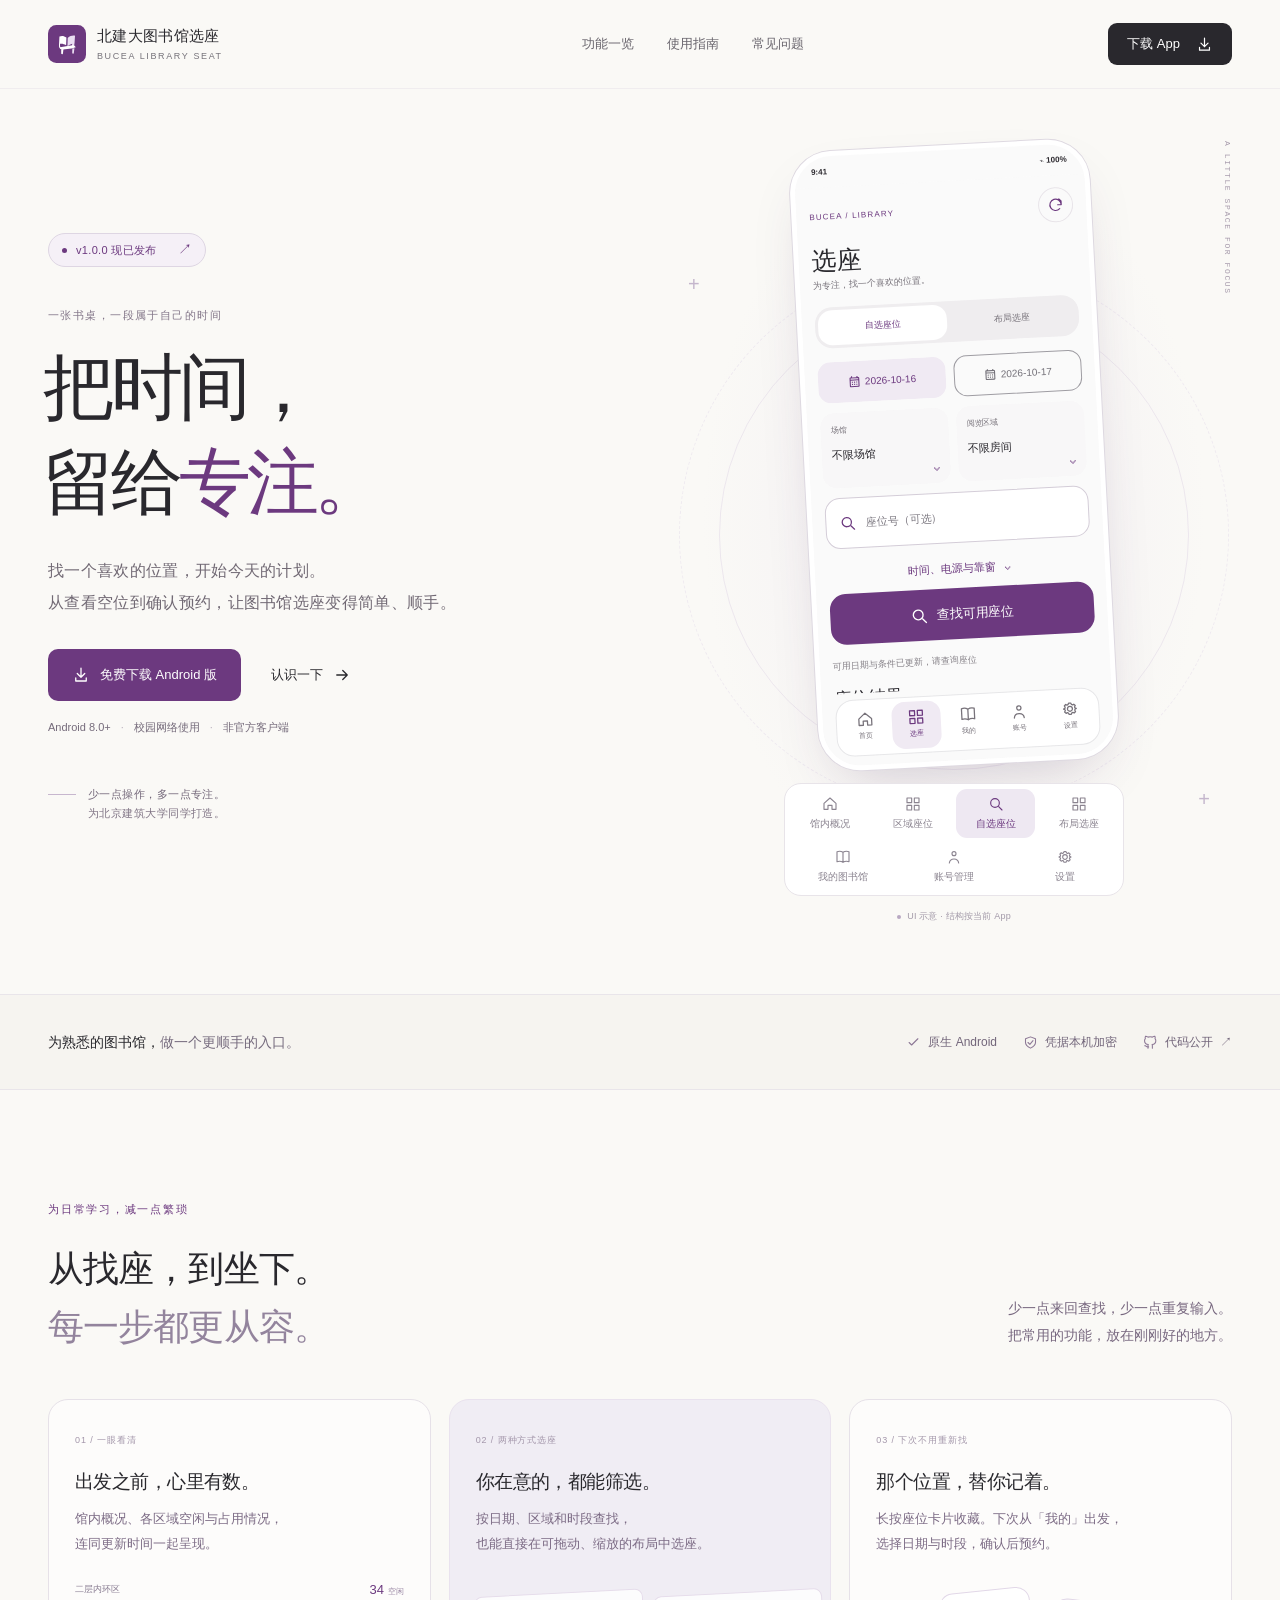
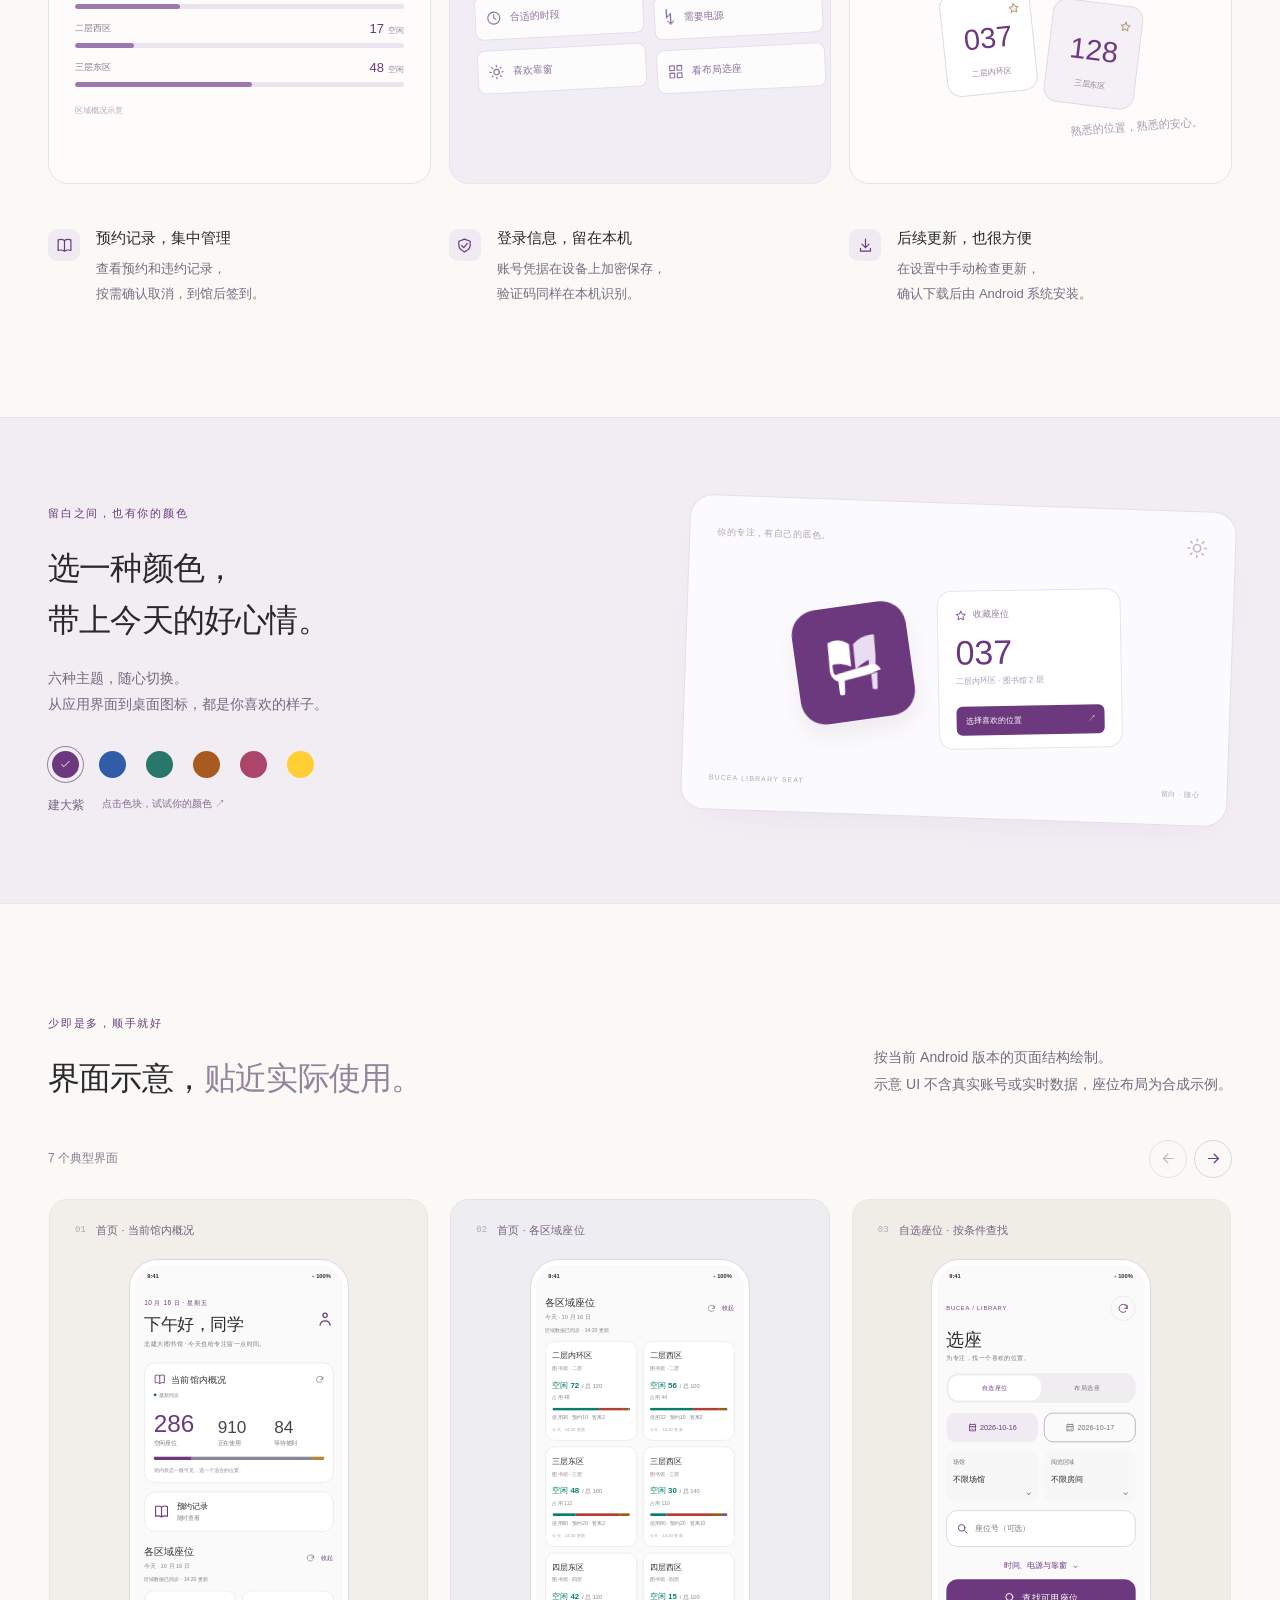
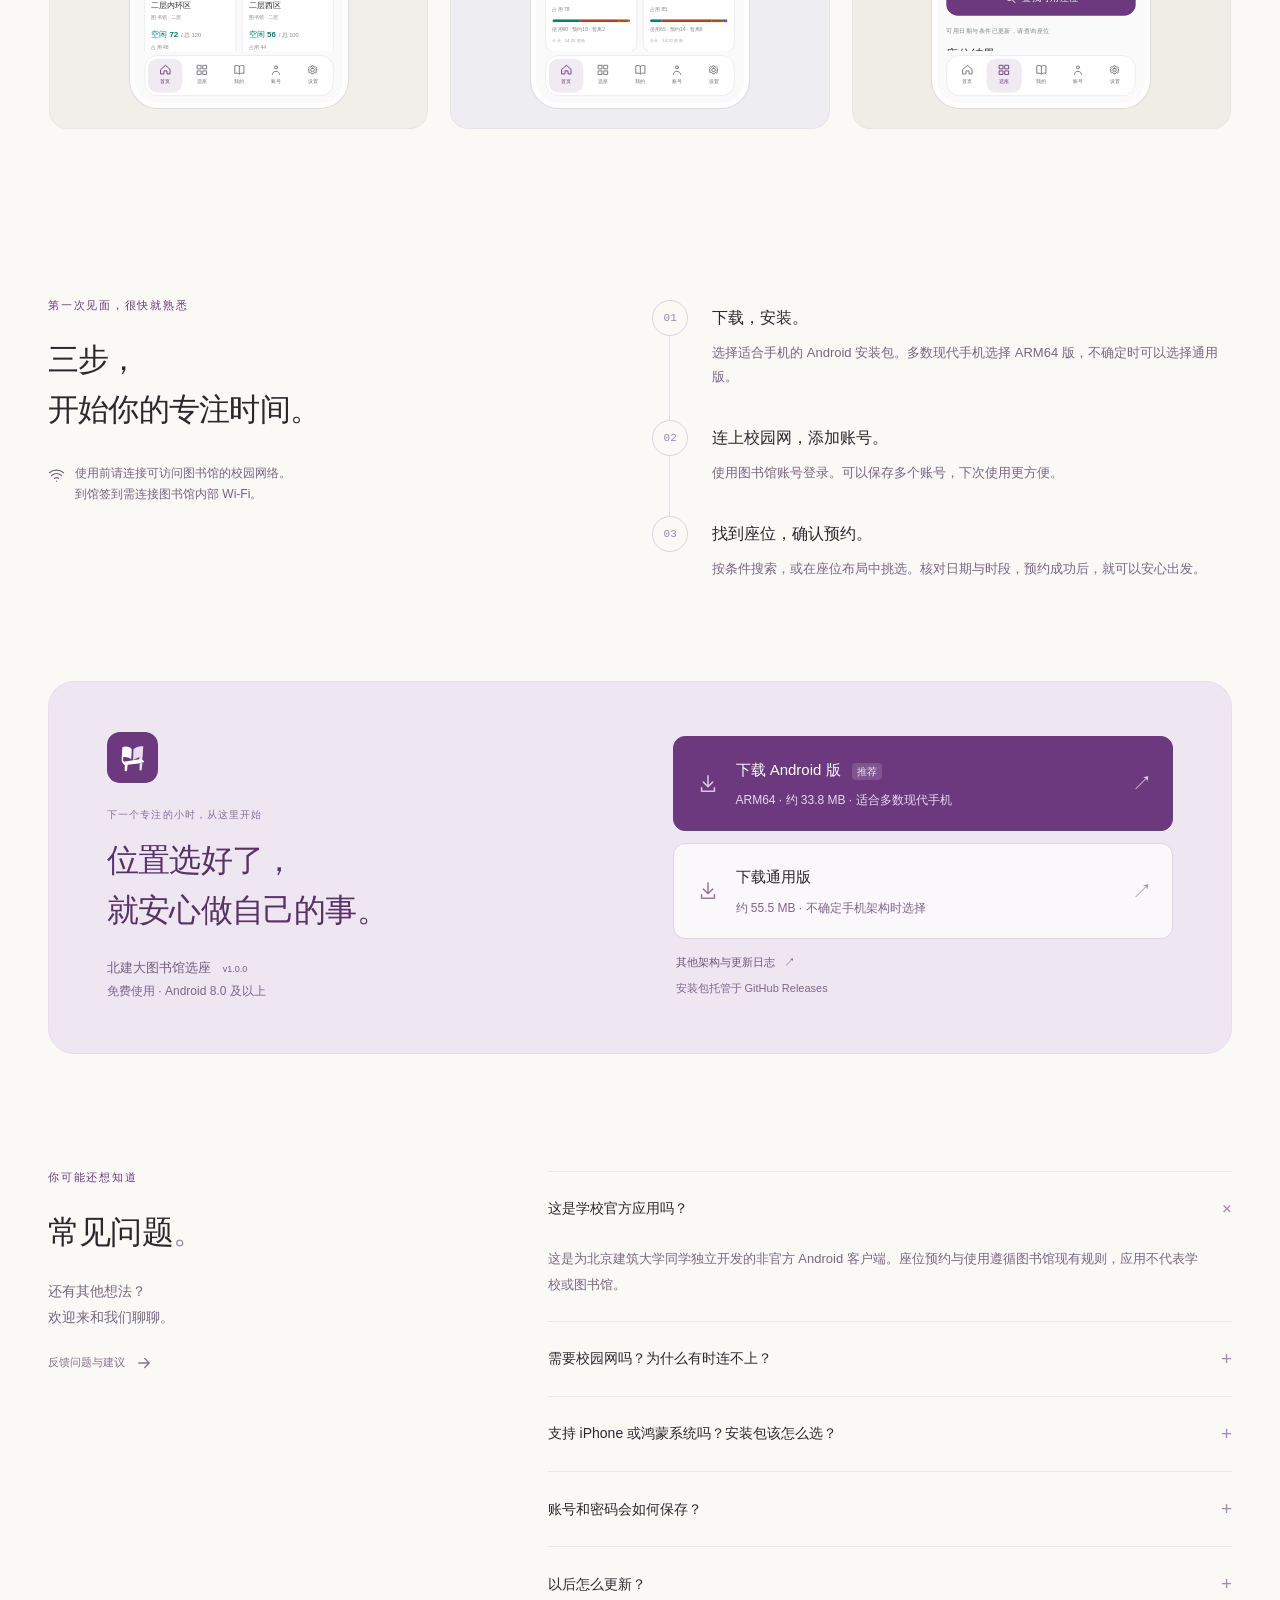
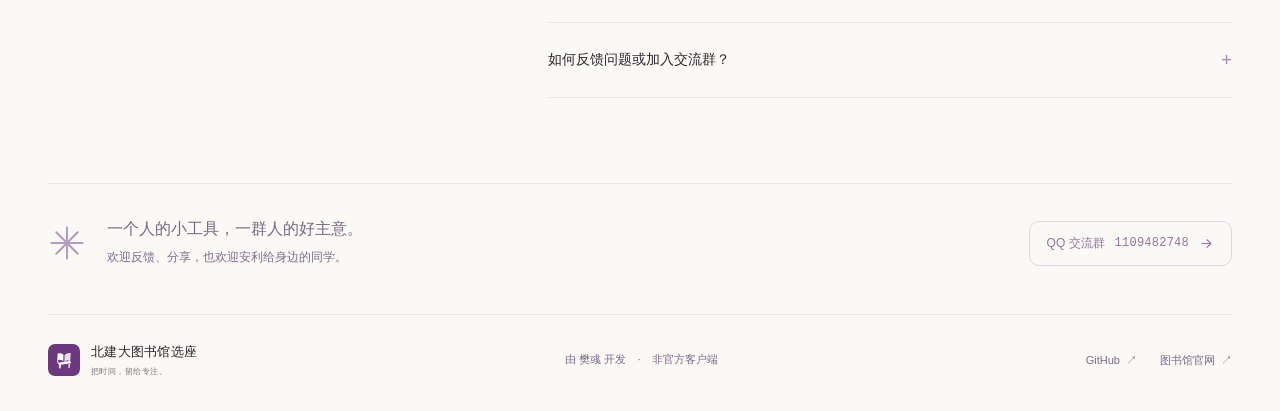
==== commit 69e2694f: "feat(website): illustrate a loaded seat layout map" ====
--- a/website/index.html
+++ b/website/index.html
@@ -443,29 +443,93 @@
                 <div
                   class="mock-panel mock-layout-panel"
                   data-screen-panel="layout"
+                  role="region"
+                  tabindex="0"
+                  aria-label="布局选座示意，可上下滚动查看筛选条件和座位地图"
                   hidden
                 >
-                  <div class="mock-dates">
-                    <span class="selected">今天 10/16</span
-                    ><span>明天 10/17</span>
-                  </div>
-                  <div class="mock-fields">
-                    <div>
-                      <small>场馆</small><strong>图书馆</strong><b>⌄</b>
-                    </div>
-                    <div>
-                      <small>楼层</small><strong>图书馆2层</strong><b>⌄</b>
-                    </div>
-                  </div>
-                  <small class="mock-browse-label">阅览区域</small>
-                  <div class="mock-regions">
-                    <span>二层内环区</span><span>二层西区</span>
-                  </div>
-                  <div class="mock-empty-icon">
-                    <svg class="icon"><use href="#i-grid" /></svg>
-                  </div>
-                  <h3 class="mock-empty-title">找到你喜欢的位置</h3>
-                  <p class="mock-empty-copy">选择上方阅览区域，加载座位布局</p>
+                  <div class="mock-layout-filters mock-card">
+                    <div class="mock-dates">
+                      <span class="selected">今天 10/16</span
+                      ><span>明天 10/17</span>
+                    </div>
+                    <div class="mock-fields">
+                      <div>
+                        <small>场馆</small><strong>图书馆</strong><b>⌄</b>
+                      </div>
+                      <div>
+                        <small>楼层</small><strong>图书馆2层</strong><b>⌄</b>
+                      </div>
+                    </div>
+                    <small class="mock-browse-label">阅览区域</small>
+                    <div class="mock-regions">
+                      <span class="selected">二层内环区</span
+                      ><span>二层西区</span>
+                    </div>
+                  </div>
+                  <div class="mock-map-section">
+                    <div class="mock-map-heading">
+                      <strong>二层内环区</strong><small>12 个可选座位</small>
+                    </div>
+                    <div class="mock-map-modes">
+                      <span class="selected">地图</span><span>列表</span>
+                    </div>
+                    <div
+                      class="mock-map-legend"
+                      aria-label="座位状态图例"
+                    ></div>
+                    <div class="mock-map-fit">适应区域</div>
+                    <div
+                      class="mock-room-map"
+                      role="img"
+                      aria-label="合成座位地图示意：24 个带编号的座位、4 张阅览桌，中间留有过道，上方为窗，下方为入口。绿色空闲座位共 12 个，其余展示使用中、已预约、暂离、不可用、未知状态和仅限现场。"
+                    >
+                      <span class="mock-map-wall" aria-hidden="true"></span>
+                      <span
+                        class="mock-map-window"
+                        style="left: 8%"
+                        aria-hidden="true"
+                        >窗</span
+                      >
+                      <span
+                        class="mock-map-window"
+                        style="left: 61%"
+                        aria-hidden="true"
+                        >窗</span
+                      >
+                      <span
+                        class="mock-map-table"
+                        style="left: 8%; top: 29%"
+                        aria-hidden="true"
+                        >阅览桌</span
+                      >
+                      <span
+                        class="mock-map-table"
+                        style="left: 61%; top: 29%"
+                        aria-hidden="true"
+                        >阅览桌</span
+                      >
+                      <span
+                        class="mock-map-table"
+                        style="left: 8%; top: 71%"
+                        aria-hidden="true"
+                        >阅览桌</span
+                      >
+                      <span
+                        class="mock-map-table"
+                        style="left: 61%; top: 71%"
+                        aria-hidden="true"
+                        >阅览桌</span
+                      >
+                      <span class="mock-map-entrance" aria-hidden="true"
+                        >入口</span
+                      >
+                    </div>
+                    <p class="mock-map-tip">
+                      拖动查看 · 双指缩放 · 点选座位<br />
+                      颜色与座位内文字表示当前状态，可预约时段以点选查询为准。
+                    </p>
+                  </div>
                 </div>
                 <div
                   class="mock-panel mock-library-panel"
@@ -997,7 +1061,7 @@
           </div>
           <p>
             按当前 Android 版本的页面结构绘制。<br />示意 UI
-            不含真实账号或实时数据。
+            不含真实账号或实时数据，座位布局为合成示例。
           </p>
         </div>
         <div class="screenshots-toolbar">
@@ -1057,12 +1121,12 @@
             ></div>
           </article>
           <article class="screenshot-card">
-            <span class="screenshot-label"><b>04</b>布局选座 · 先选区域</span>
+            <span class="screenshot-label"><b>04</b>布局选座 · 座位地图</span>
             <div
               class="screenshot-device illustration-device"
               data-preview="layout"
               role="group"
-              aria-label="布局选座 · 先选区域示意"
+              aria-label="布局选座 · 座位地图示意"
             ></div>
           </article>
           <article class="screenshot-card">
--- a/website/style.css
+++ b/website/style.css
@@ -3204,25 +3204,6 @@
   color: #716d75;
   font-size: 10px;
 }
-.mock-empty-icon {
-  display: grid;
-  place-items: center;
-  width: 48px;
-  height: 48px;
-  margin: 51px auto 15px;
-  border-radius: 50%;
-  background: #f0eaf3;
-  color: var(--brand);
-  font-size: 24px;
-}
-.mock-empty-title {
-  text-align: center;
-}
-.mock-empty-copy {
-  color: #77727a;
-  font-size: 10px;
-  text-align: center;
-}
 .mock-library-title {
   margin: 18px 0 1px !important;
   font-size: 24px !important;
--- a/website/preview.css
+++ b/website/preview.css
@@ -887,3 +887,306 @@
     transform: none;
   }
 }
+
+/* The loaded room map scrolls below the same fixed selection header as the app. */
+[data-screen="layout"] .mock-scroll {
+  display: flex;
+  flex-direction: column;
+  overflow: hidden;
+  padding-bottom: 10px;
+}
+
+[data-screen="layout"] .mock-scroll > .mock-heading,
+[data-screen="layout"] .mock-scroll > .mock-page-title,
+[data-screen="layout"] .mock-scroll > .mock-subtitle,
+[data-screen="layout"] .mock-scroll > .mock-segment {
+  flex-shrink: 0;
+}
+
+[data-screen="layout"] .mock-layout-panel {
+  position: relative;
+  flex: 1 1 auto;
+  min-height: 0;
+  margin-top: 12px;
+  overflow-x: hidden;
+  overflow-y: auto;
+  overscroll-behavior: contain;
+  scrollbar-width: none;
+  padding: 2px 2px 10px;
+}
+
+.mock-layout-panel::-webkit-scrollbar {
+  display: none;
+}
+
+.mock-layout-panel:focus-visible {
+  outline: 2px solid #9c72ae;
+  outline-offset: -2px;
+  border-radius: 12px;
+}
+
+.mock-layout-filters {
+  padding: 10px;
+}
+
+.mock-layout-filters .mock-dates {
+  gap: 6px;
+}
+
+.mock-layout-filters .mock-dates > span {
+  padding: 9px 5px;
+  border-radius: 10px;
+  font-size: 9px;
+}
+
+.mock-layout-filters .mock-fields {
+  gap: 7px;
+  margin-top: 8px;
+}
+
+.mock-layout-filters .mock-fields > div {
+  min-height: 59px;
+  padding: 9px;
+  border-radius: 10px;
+}
+
+.mock-layout-filters .mock-fields strong {
+  margin-top: 7px;
+  padding-right: 12px;
+  font-size: 10px;
+}
+
+.mock-layout-filters .mock-fields b {
+  right: 8px;
+  bottom: 11px;
+  font-size: 15px;
+}
+
+.mock-layout-filters .mock-browse-label {
+  margin-top: 10px;
+}
+
+.mock-layout-filters .mock-regions {
+  flex-wrap: wrap;
+  gap: 6px;
+  margin-top: 6px;
+}
+
+.mock-layout-filters .mock-regions span {
+  padding: 9px 8px;
+  border-radius: 9px;
+  font-size: 9px;
+}
+
+.mock-layout-filters .mock-regions .selected {
+  border-color: transparent;
+  background: #f0eaf3;
+  color: #6c397f;
+}
+
+.mock-map-section {
+  padding-top: 12px;
+}
+
+.mock-map-heading {
+  display: flex;
+  align-items: center;
+  justify-content: space-between;
+  gap: 8px;
+  min-height: 19px;
+}
+
+.mock-map-heading strong {
+  color: #343138;
+  font-size: 13px;
+  font-weight: 500;
+}
+
+.mock-map-heading small {
+  color: #77747b;
+  font-size: 8px;
+  white-space: nowrap;
+}
+
+.mock-map-modes {
+  display: flex;
+  gap: 2px;
+  margin-top: 8px;
+  padding: 2px;
+  border-radius: 11px;
+  background: #efeff0;
+}
+
+.mock-map-modes > span {
+  flex: 1;
+  padding: 5px 2px;
+  border-radius: 8px;
+  color: #77747b;
+  font-size: 8px;
+  line-height: 16px;
+  text-align: center;
+}
+
+.mock-map-modes > .selected {
+  background: #fff;
+  color: #6c397f;
+}
+
+.mock-map-legend {
+  display: flex;
+  flex-wrap: wrap;
+  gap: 6px 8px;
+  margin-top: 9px;
+}
+
+.mock-map-legend > span {
+  display: inline-flex;
+  align-items: center;
+  gap: 3px;
+  color: #343138;
+  font-size: 7px;
+  line-height: 13px;
+  white-space: nowrap;
+}
+
+.mock-map-legend i {
+  display: inline-grid;
+  width: 13px;
+  height: 13px;
+  place-items: center;
+  border-radius: 3px;
+  background: var(--seat-color, #087f6d);
+  color: #fff;
+  font-size: 7px;
+  font-style: normal;
+  font-weight: 600;
+}
+
+.mock-map-fit {
+  margin: 3px 0 4px;
+  color: #6c397f;
+  font-size: 8px;
+  line-height: 21px;
+  text-align: right;
+}
+
+.mock-room-map {
+  position: relative;
+  height: 190px;
+  overflow: hidden;
+  border-radius: 14px;
+  background: #fff;
+}
+
+.mock-map-window,
+.mock-map-wall,
+.mock-map-table,
+.mock-map-entrance {
+  position: absolute;
+  display: grid;
+  place-items: center;
+  color: #77747b;
+  font-size: 7px;
+  line-height: 1;
+  text-align: center;
+}
+
+.mock-map-window {
+  top: 4%;
+  width: 25%;
+  height: 6%;
+  border-radius: 3px;
+  background: #e1e9f0;
+}
+
+.mock-map-wall {
+  top: 4%;
+  left: 3%;
+  width: 1.5%;
+  height: 83%;
+  border-radius: 2px;
+  background: #b7b8bc;
+}
+
+.mock-map-table {
+  width: 25%;
+  height: 8%;
+  border-radius: 4px;
+  background: #eeeef0;
+}
+
+.mock-map-entrance {
+  right: 40%;
+  bottom: 3%;
+  left: 40%;
+  height: 7%;
+  border-radius: 3px;
+  background: #eeeef0;
+}
+
+.mock-map-seat {
+  position: absolute;
+  display: flex;
+  flex-direction: column;
+  align-items: center;
+  justify-content: center;
+  gap: 1px;
+  border-radius: 4px;
+  background: var(--seat-color, #087f6d);
+  color: #fff;
+  font-variant-numeric: tabular-nums;
+  line-height: 1;
+}
+
+.mock-map-seat::before,
+.mock-map-seat::after {
+  position: absolute;
+  right: 12%;
+  left: 12%;
+  content: "";
+  border-radius: 1px;
+  background: var(--seat-color, #087f6d);
+}
+
+.mock-map-seat::before {
+  top: -3px;
+  height: 2px;
+}
+
+.mock-map-seat::after {
+  bottom: -3px;
+  height: 1px;
+}
+
+.mock-map-seat b {
+  font-size: 6.5px;
+  font-weight: 600;
+}
+
+.mock-map-seat small {
+  font-size: 5.5px;
+}
+
+.mock-map-seat > i {
+  position: absolute;
+  right: 2px;
+  bottom: 3px;
+  width: 3px;
+  height: 3px;
+  border: 1px solid #fff;
+  border-radius: 50%;
+  background: #172535;
+}
+
+.mock-map-tip {
+  margin-top: 8px;
+  color: #77747b;
+  font-size: 7px;
+  line-height: 1.65;
+}
+
+@media (max-width: 370px) {
+  .illustrative-phone .mock-room-map {
+    height: 155px;
+  }
+}
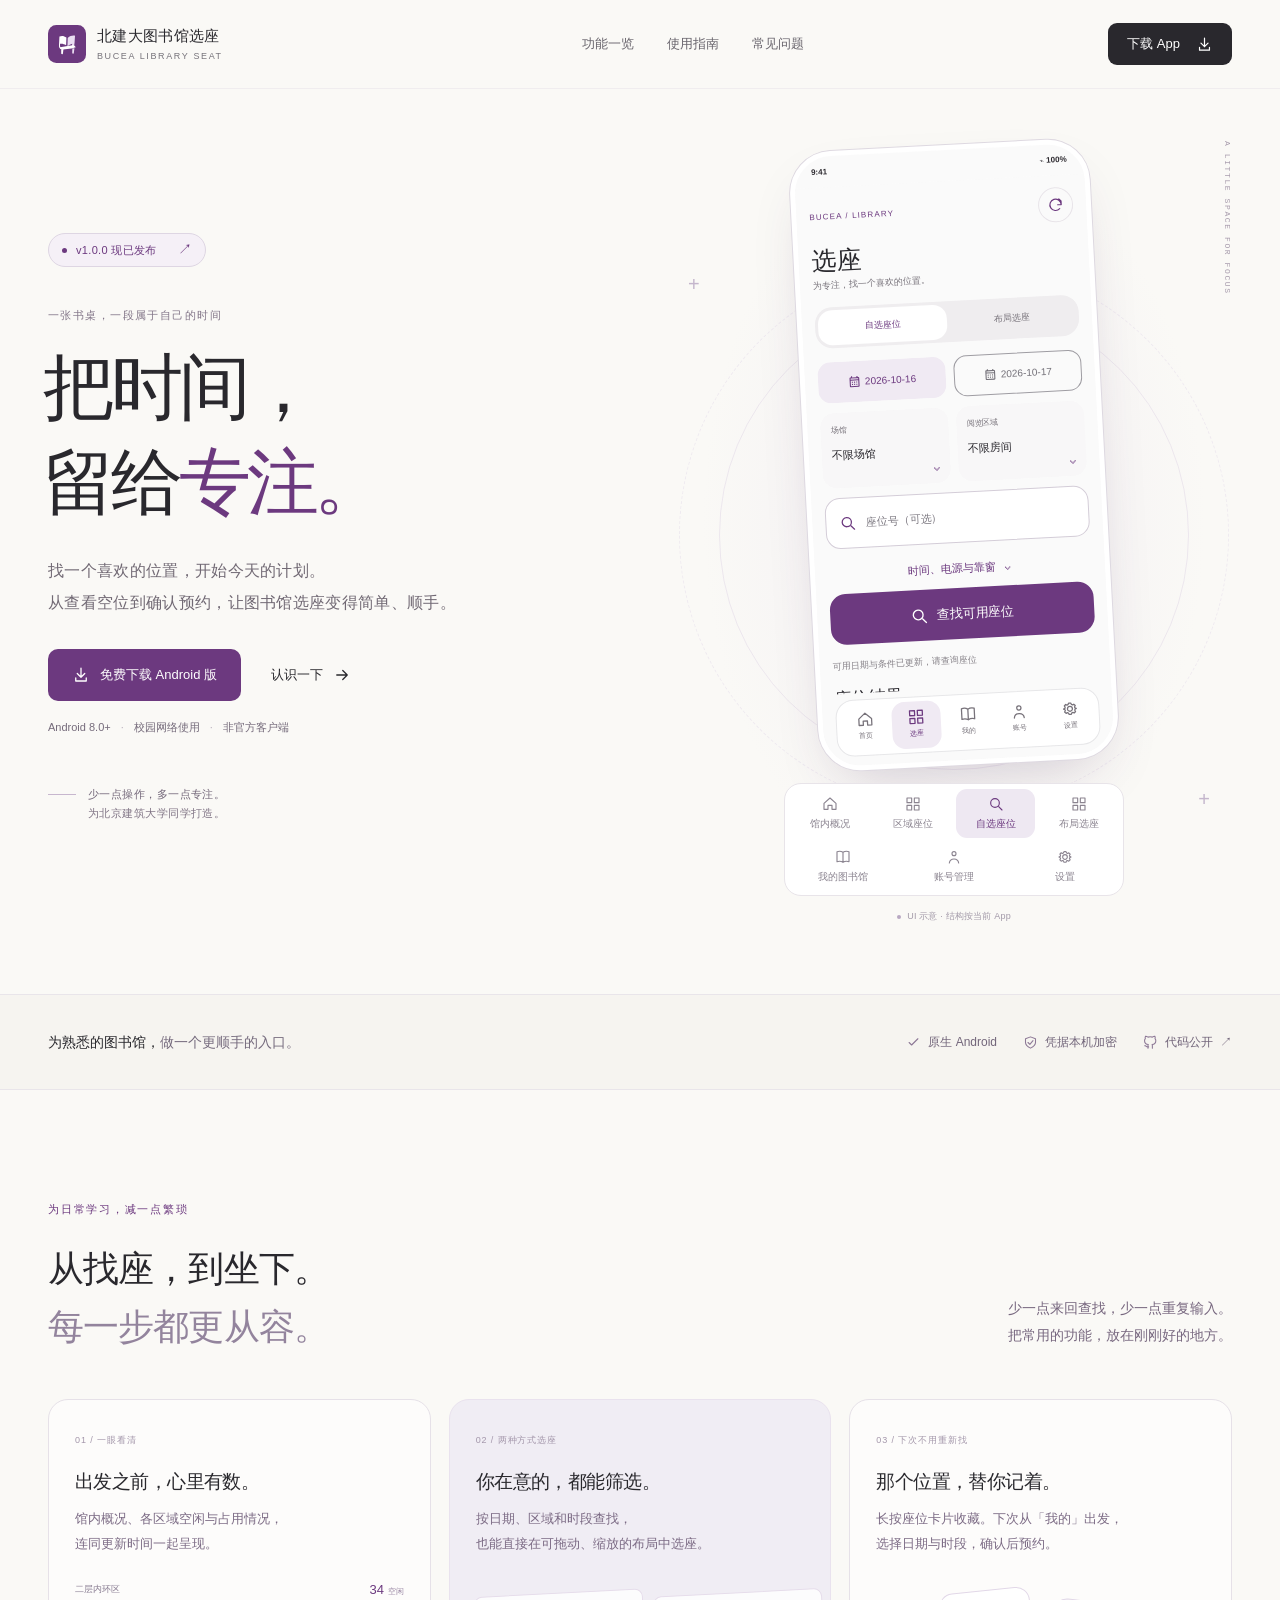
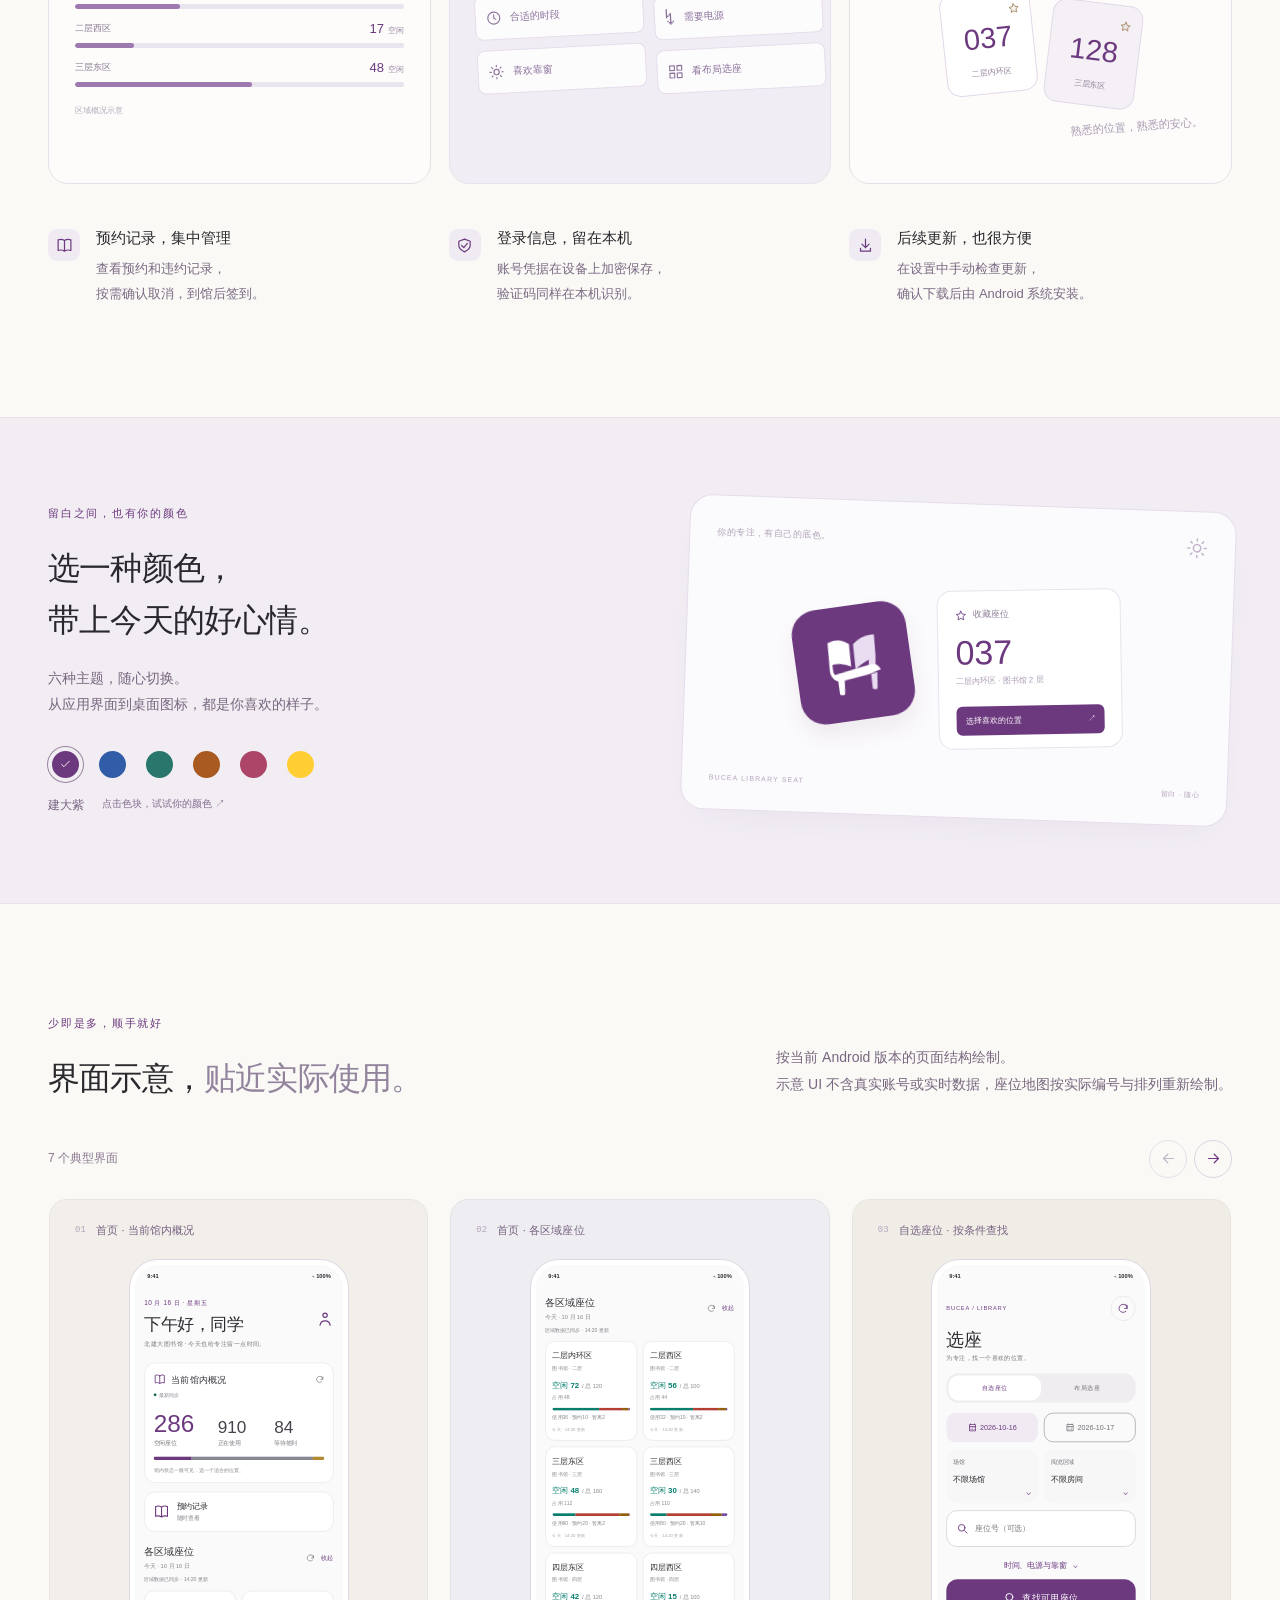
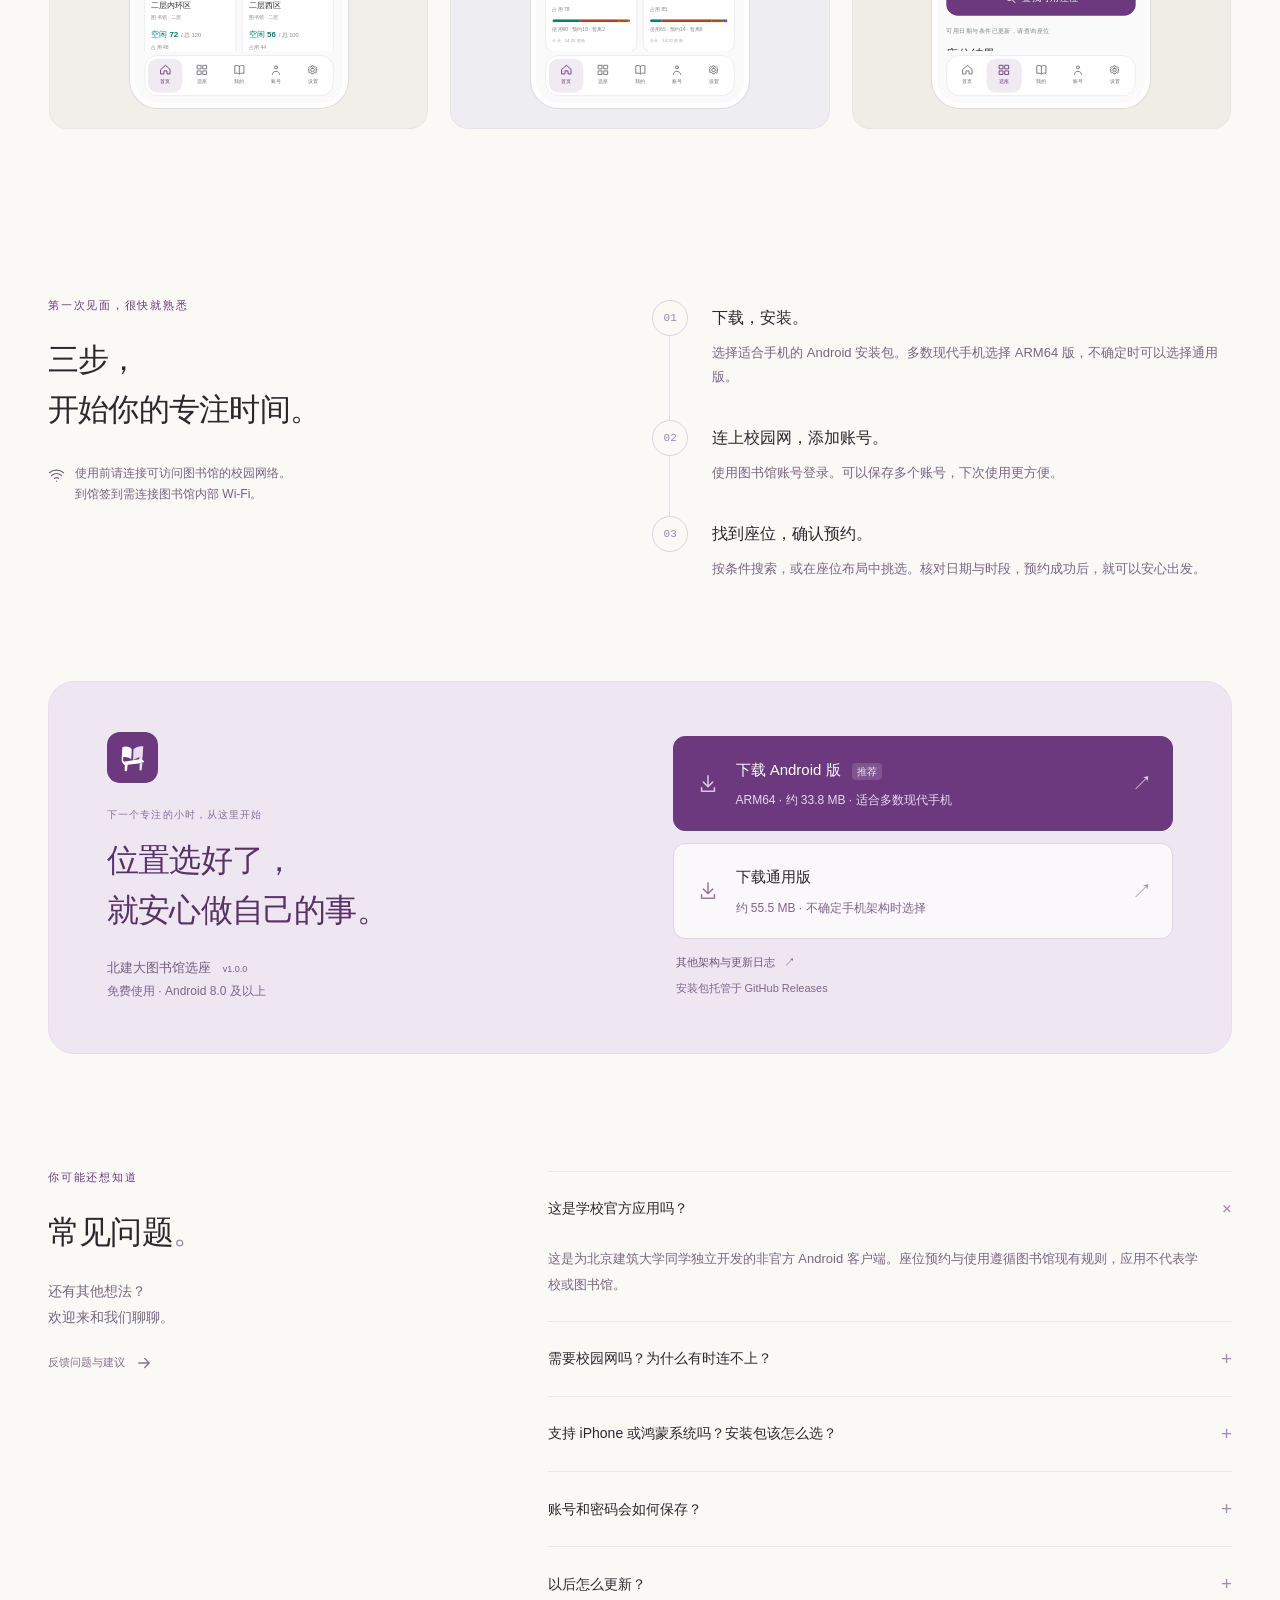
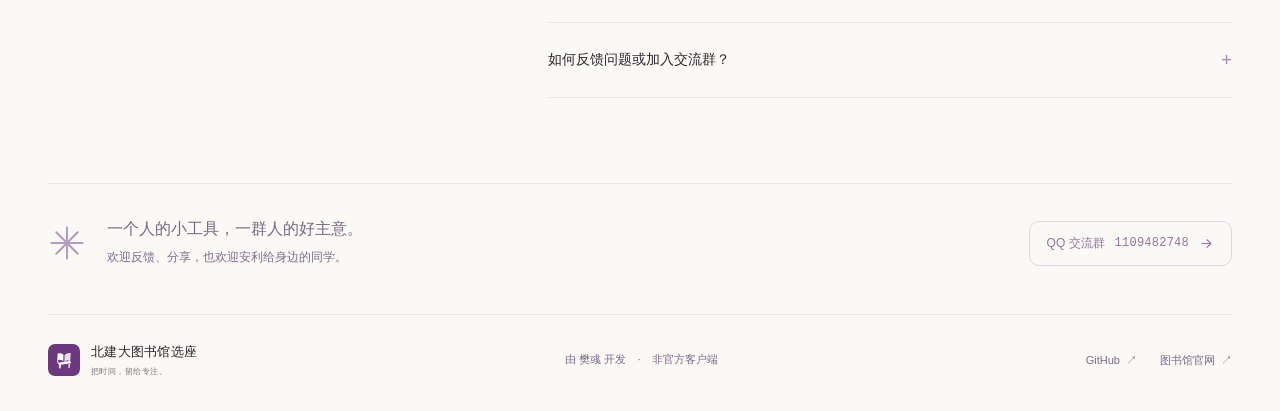
==== commit 5806824c: "fix(website): redraw enlarged seats from the actual layout" ====
--- a/website/index.html
+++ b/website/index.html
@@ -445,86 +445,30 @@
                   data-screen-panel="layout"
                   role="region"
                   tabindex="0"
-                  aria-label="布局选座示意，可上下滚动查看筛选条件和座位地图"
+                  aria-label="布局选座示意，可上下滚动查看区域信息、座位地图和状态图例"
                   hidden
                 >
-                  <div class="mock-layout-filters mock-card">
-                    <div class="mock-dates">
-                      <span class="selected">今天 10/16</span
-                      ><span>明天 10/17</span>
-                    </div>
-                    <div class="mock-fields">
-                      <div>
-                        <small>场馆</small><strong>图书馆</strong><b>⌄</b>
-                      </div>
-                      <div>
-                        <small>楼层</small><strong>图书馆2层</strong><b>⌄</b>
-                      </div>
-                    </div>
-                    <small class="mock-browse-label">阅览区域</small>
-                    <div class="mock-regions">
-                      <span class="selected">二层内环区</span
-                      ><span>二层西区</span>
-                    </div>
-                  </div>
                   <div class="mock-map-section">
                     <div class="mock-map-heading">
-                      <strong>二层内环区</strong><small>12 个可选座位</small>
-                    </div>
+                      <strong>二层内环区</strong>
+                    </div>
+                    <p class="mock-map-meta">2026-10-16 · 图书馆 · 图书馆2层</p>
                     <div class="mock-map-modes">
                       <span class="selected">地图</span><span>列表</span>
+                    </div>
+                    <div class="mock-map-fit">适应区域</div>
+                    <div class="mock-room-map">
+                      <img
+                        src="assets/seat-layout-inner-ring.svg"
+                        width="368"
+                        height="368"
+                        alt="按实际编号和排列重新绘制的二层内环区局部布局：36 个放大的座位，保留过道，以六种颜色和文字展示空闲、使用中、已预约、暂离、不可用和仅限现场，状态为示例。"
+                      />
                     </div>
                     <div
                       class="mock-map-legend"
                       aria-label="座位状态图例"
                     ></div>
-                    <div class="mock-map-fit">适应区域</div>
-                    <div
-                      class="mock-room-map"
-                      role="img"
-                      aria-label="合成座位地图示意：24 个带编号的座位、4 张阅览桌，中间留有过道，上方为窗，下方为入口。绿色空闲座位共 12 个，其余展示使用中、已预约、暂离、不可用、未知状态和仅限现场。"
-                    >
-                      <span class="mock-map-wall" aria-hidden="true"></span>
-                      <span
-                        class="mock-map-window"
-                        style="left: 8%"
-                        aria-hidden="true"
-                        >窗</span
-                      >
-                      <span
-                        class="mock-map-window"
-                        style="left: 61%"
-                        aria-hidden="true"
-                        >窗</span
-                      >
-                      <span
-                        class="mock-map-table"
-                        style="left: 8%; top: 29%"
-                        aria-hidden="true"
-                        >阅览桌</span
-                      >
-                      <span
-                        class="mock-map-table"
-                        style="left: 61%; top: 29%"
-                        aria-hidden="true"
-                        >阅览桌</span
-                      >
-                      <span
-                        class="mock-map-table"
-                        style="left: 8%; top: 71%"
-                        aria-hidden="true"
-                        >阅览桌</span
-                      >
-                      <span
-                        class="mock-map-table"
-                        style="left: 61%; top: 71%"
-                        aria-hidden="true"
-                        >阅览桌</span
-                      >
-                      <span class="mock-map-entrance" aria-hidden="true"
-                        >入口</span
-                      >
-                    </div>
                     <p class="mock-map-tip">
                       拖动查看 · 双指缩放 · 点选座位<br />
                       颜色与座位内文字表示当前状态，可预约时段以点选查询为准。
@@ -1061,7 +1005,7 @@
           </div>
           <p>
             按当前 Android 版本的页面结构绘制。<br />示意 UI
-            不含真实账号或实时数据，座位布局为合成示例。
+            不含真实账号或实时数据，座位地图按实际编号与排列重新绘制。
           </p>
         </div>
         <div class="screenshots-toolbar">
--- a/website/preview.css
+++ b/website/preview.css
@@ -888,8 +888,9 @@
   }
 }
 
-/* The loaded room map scrolls below the same fixed selection header as the app. */
+/* The loaded region keeps the app's fixed selection header and scrollable map. */
 [data-screen="layout"] .mock-scroll {
+  position: relative;
   display: flex;
   flex-direction: column;
   overflow: hidden;
@@ -901,6 +902,53 @@
 [data-screen="layout"] .mock-scroll > .mock-subtitle,
 [data-screen="layout"] .mock-scroll > .mock-segment {
   flex-shrink: 0;
+}
+
+[data-screen="layout"] .mock-heading {
+  height: 11px;
+  font-size: 8px;
+  line-height: 11px;
+  letter-spacing: 0.096em;
+}
+
+[data-screen="layout"] .mock-refresh {
+  position: absolute;
+  top: 21px;
+  right: 13px;
+  width: 38px;
+  height: 38px;
+}
+
+[data-screen="layout"] .mock-scroll > .mock-page-title {
+  margin: 3px 46px 3px 0;
+  font-size: 19.2px;
+  font-weight: 600;
+  line-height: 24px;
+}
+
+[data-screen="layout"] .mock-subtitle {
+  padding-right: 46px;
+  font-size: 9.6px;
+  line-height: 14.4px;
+}
+
+[data-screen="layout"] .mock-segment {
+  gap: 2.4px;
+  margin-top: 8px;
+  padding: 1.6px;
+  border-radius: 11.2px;
+  background: #efeff0;
+  font-size: 9.6px;
+}
+
+[data-screen="layout"] .mock-segment > span {
+  display: flex;
+  align-items: center;
+  justify-content: center;
+  min-height: 32px;
+  padding: 4.8px 1.6px;
+  border-radius: 8px;
+  line-height: 12.8px;
 }
 
 [data-screen="layout"] .mock-layout-panel {
@@ -925,268 +973,123 @@
   border-radius: 12px;
 }
 
-.mock-layout-filters {
-  padding: 10px;
-}
-
-.mock-layout-filters .mock-dates {
-  gap: 6px;
-}
-
-.mock-layout-filters .mock-dates > span {
-  padding: 9px 5px;
-  border-radius: 10px;
-  font-size: 9px;
-}
-
-.mock-layout-filters .mock-fields {
-  gap: 7px;
+.mock-map-section {
+  padding-top: 0;
+}
+
+.mock-map-heading {
+  display: flex;
+  align-items: center;
+  min-height: 18px;
+}
+
+.mock-map-heading strong {
+  color: #272729;
+  font-size: 11.2px;
+  font-weight: 500;
+  line-height: 17.6px;
+}
+
+.mock-map-meta {
   margin-top: 8px;
-}
-
-.mock-layout-filters .mock-fields > div {
-  min-height: 59px;
-  padding: 9px;
-  border-radius: 10px;
-}
-
-.mock-layout-filters .mock-fields strong {
-  margin-top: 7px;
-  padding-right: 12px;
-  font-size: 10px;
-}
-
-.mock-layout-filters .mock-fields b {
-  right: 8px;
-  bottom: 11px;
-  font-size: 15px;
-}
-
-.mock-layout-filters .mock-browse-label {
+  color: #707075;
+  font-size: 9.6px;
+  line-height: 14.4px;
+}
+
+.mock-map-modes {
+  display: flex;
+  gap: 2.4px;
   margin-top: 10px;
-}
-
-.mock-layout-filters .mock-regions {
-  flex-wrap: wrap;
-  gap: 6px;
-  margin-top: 6px;
-}
-
-.mock-layout-filters .mock-regions span {
-  padding: 9px 8px;
-  border-radius: 9px;
-  font-size: 9px;
-}
-
-.mock-layout-filters .mock-regions .selected {
-  border-color: transparent;
-  background: #f0eaf3;
-  color: #6c397f;
-}
-
-.mock-map-section {
-  padding-top: 12px;
-}
-
-.mock-map-heading {
-  display: flex;
-  align-items: center;
-  justify-content: space-between;
-  gap: 8px;
-  min-height: 19px;
-}
-
-.mock-map-heading strong {
-  color: #343138;
-  font-size: 13px;
-  font-weight: 500;
-}
-
-.mock-map-heading small {
-  color: #77747b;
-  font-size: 8px;
-  white-space: nowrap;
-}
-
-.mock-map-modes {
-  display: flex;
-  gap: 2px;
-  margin-top: 8px;
-  padding: 2px;
-  border-radius: 11px;
+  padding: 1.6px;
+  border-radius: 11.2px;
   background: #efeff0;
 }
 
 .mock-map-modes > span {
+  display: flex;
   flex: 1;
-  padding: 5px 2px;
+  align-items: center;
+  justify-content: center;
+  min-height: 32px;
+  padding: 4.8px 1.6px;
   border-radius: 8px;
-  color: #77747b;
-  font-size: 8px;
-  line-height: 16px;
+  color: #707075;
+  font-size: 9.6px;
+  line-height: 12.8px;
   text-align: center;
 }
 
 .mock-map-modes > .selected {
   background: #fff;
   color: #6c397f;
+  font-weight: 600;
+}
+
+.mock-map-fit {
+  display: flex;
+  align-items: center;
+  justify-content: flex-end;
+  min-height: 38px;
+  padding-right: 10px;
+  color: #6c397f;
+  font-size: 9.6px;
+  line-height: 14.4px;
+}
+
+.mock-room-map {
+  height: 260px;
+  overflow: hidden;
+  border-radius: 14.4px;
+  background: #fff;
+}
+
+.mock-room-map > img {
+  display: block;
+  width: 100%;
+  height: 100%;
+  object-fit: contain;
 }
 
 .mock-map-legend {
   display: flex;
   flex-wrap: wrap;
-  gap: 6px 8px;
-  margin-top: 9px;
+  gap: 5px 8px;
+  margin-top: 10px;
 }
 
 .mock-map-legend > span {
   display: inline-flex;
   align-items: center;
-  gap: 3px;
-  color: #343138;
-  font-size: 7px;
-  line-height: 13px;
+  gap: 3.2px;
+  color: #272729;
+  font-size: 8.8px;
+  line-height: 16px;
   white-space: nowrap;
 }
 
 .mock-map-legend i {
   display: inline-grid;
-  width: 13px;
-  height: 13px;
+  width: 16px;
+  height: 16px;
   place-items: center;
-  border-radius: 3px;
-  background: var(--seat-color, #087f6d);
-  color: #fff;
-  font-size: 7px;
-  font-style: normal;
-  font-weight: 600;
-}
-
-.mock-map-fit {
-  margin: 3px 0 4px;
-  color: #6c397f;
-  font-size: 8px;
-  line-height: 21px;
-  text-align: right;
-}
-
-.mock-room-map {
-  position: relative;
-  height: 190px;
-  overflow: hidden;
-  border-radius: 14px;
-  background: #fff;
-}
-
-.mock-map-window,
-.mock-map-wall,
-.mock-map-table,
-.mock-map-entrance {
-  position: absolute;
-  display: grid;
-  place-items: center;
-  color: #77747b;
-  font-size: 7px;
-  line-height: 1;
-  text-align: center;
-}
-
-.mock-map-window {
-  top: 4%;
-  width: 25%;
-  height: 6%;
-  border-radius: 3px;
-  background: #e1e9f0;
-}
-
-.mock-map-wall {
-  top: 4%;
-  left: 3%;
-  width: 1.5%;
-  height: 83%;
-  border-radius: 2px;
-  background: #b7b8bc;
-}
-
-.mock-map-table {
-  width: 25%;
-  height: 8%;
-  border-radius: 4px;
-  background: #eeeef0;
-}
-
-.mock-map-entrance {
-  right: 40%;
-  bottom: 3%;
-  left: 40%;
-  height: 7%;
-  border-radius: 3px;
-  background: #eeeef0;
-}
-
-.mock-map-seat {
-  position: absolute;
-  display: flex;
-  flex-direction: column;
-  align-items: center;
-  justify-content: center;
-  gap: 1px;
   border-radius: 4px;
   background: var(--seat-color, #087f6d);
   color: #fff;
-  font-variant-numeric: tabular-nums;
-  line-height: 1;
-}
-
-.mock-map-seat::before,
-.mock-map-seat::after {
-  position: absolute;
-  right: 12%;
-  left: 12%;
-  content: "";
-  border-radius: 1px;
-  background: var(--seat-color, #087f6d);
-}
-
-.mock-map-seat::before {
-  top: -3px;
-  height: 2px;
-}
-
-.mock-map-seat::after {
-  bottom: -3px;
-  height: 1px;
-}
-
-.mock-map-seat b {
-  font-size: 6.5px;
+  font-size: 8px;
+  font-style: normal;
   font-weight: 600;
-}
-
-.mock-map-seat small {
-  font-size: 5.5px;
-}
-
-.mock-map-seat > i {
-  position: absolute;
-  right: 2px;
-  bottom: 3px;
-  width: 3px;
-  height: 3px;
-  border: 1px solid #fff;
-  border-radius: 50%;
-  background: #172535;
 }
 
 .mock-map-tip {
   margin-top: 8px;
-  color: #77747b;
-  font-size: 7px;
-  line-height: 1.65;
+  color: #707075;
+  font-size: 8.8px;
+  line-height: 14.4px;
 }
 
 @media (max-width: 370px) {
   .illustrative-phone .mock-room-map {
-    height: 155px;
-  }
-}
+    height: 225px;
+  }
+}
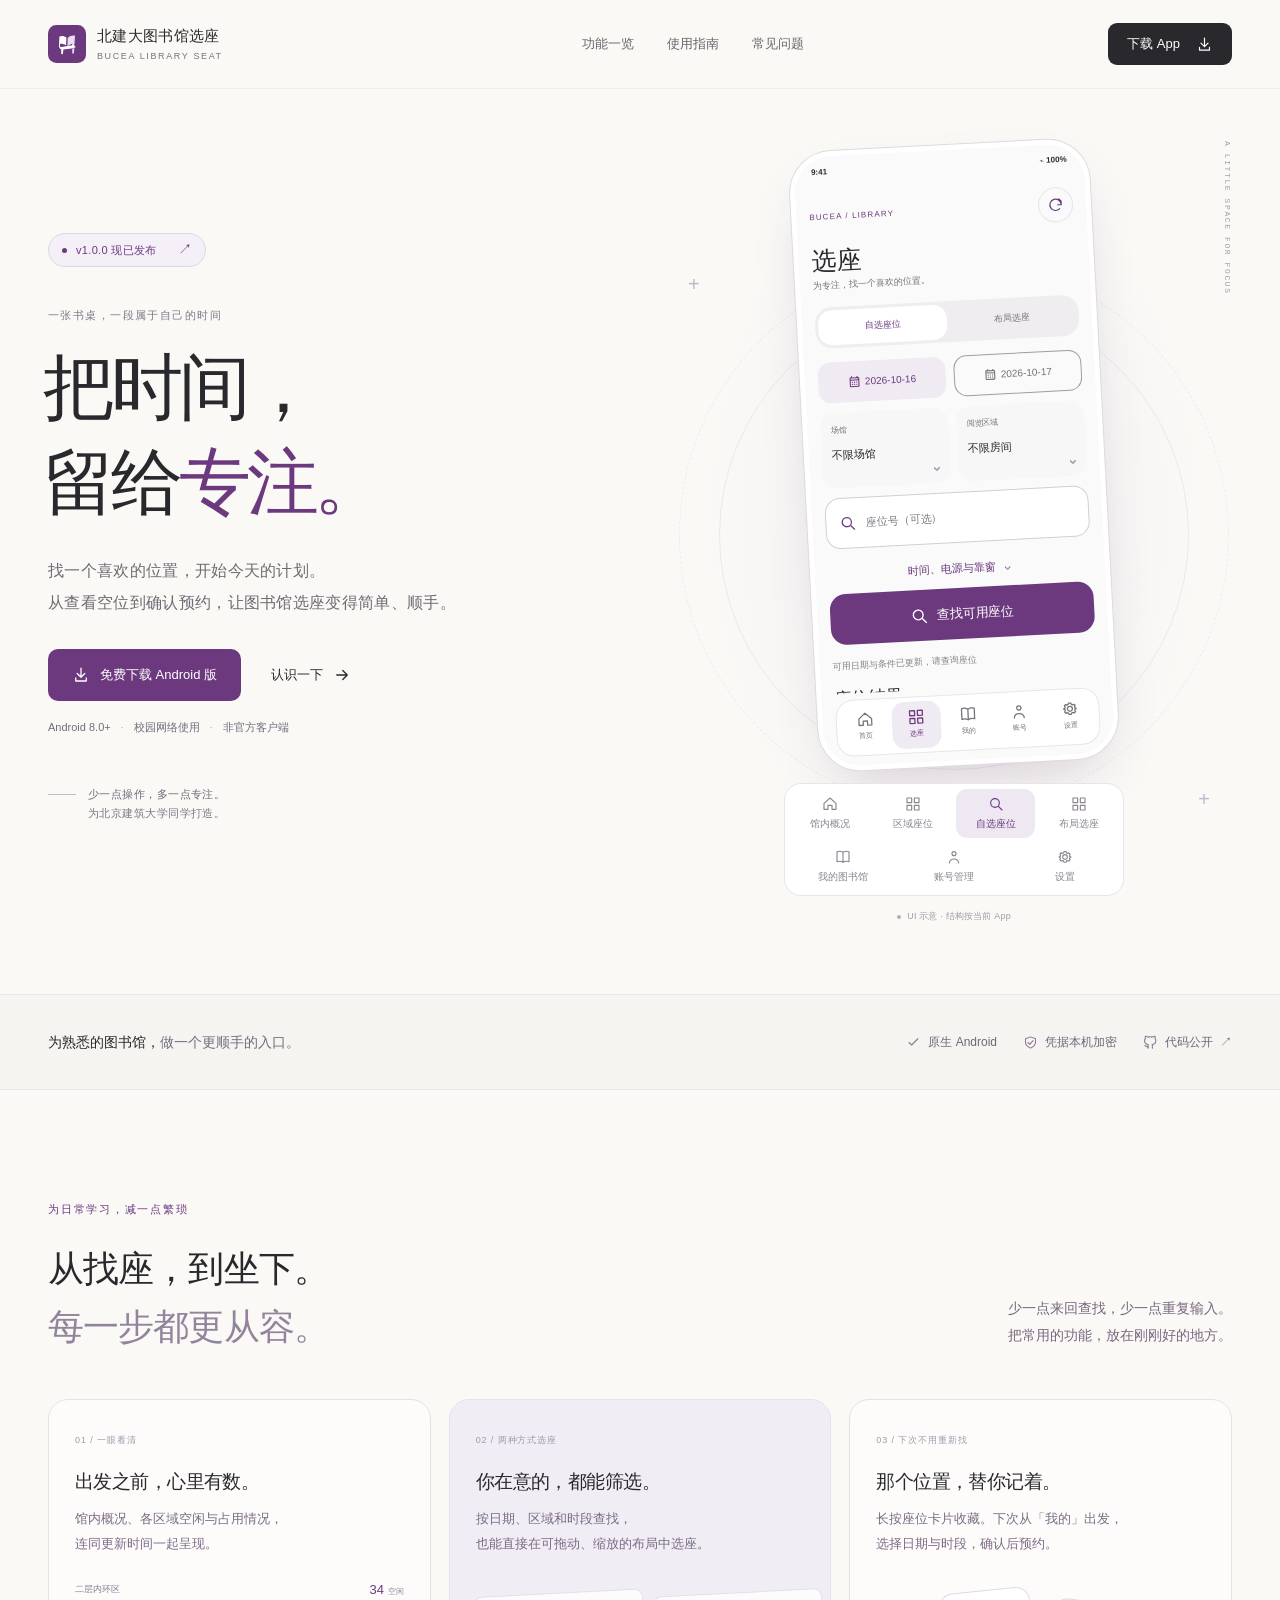
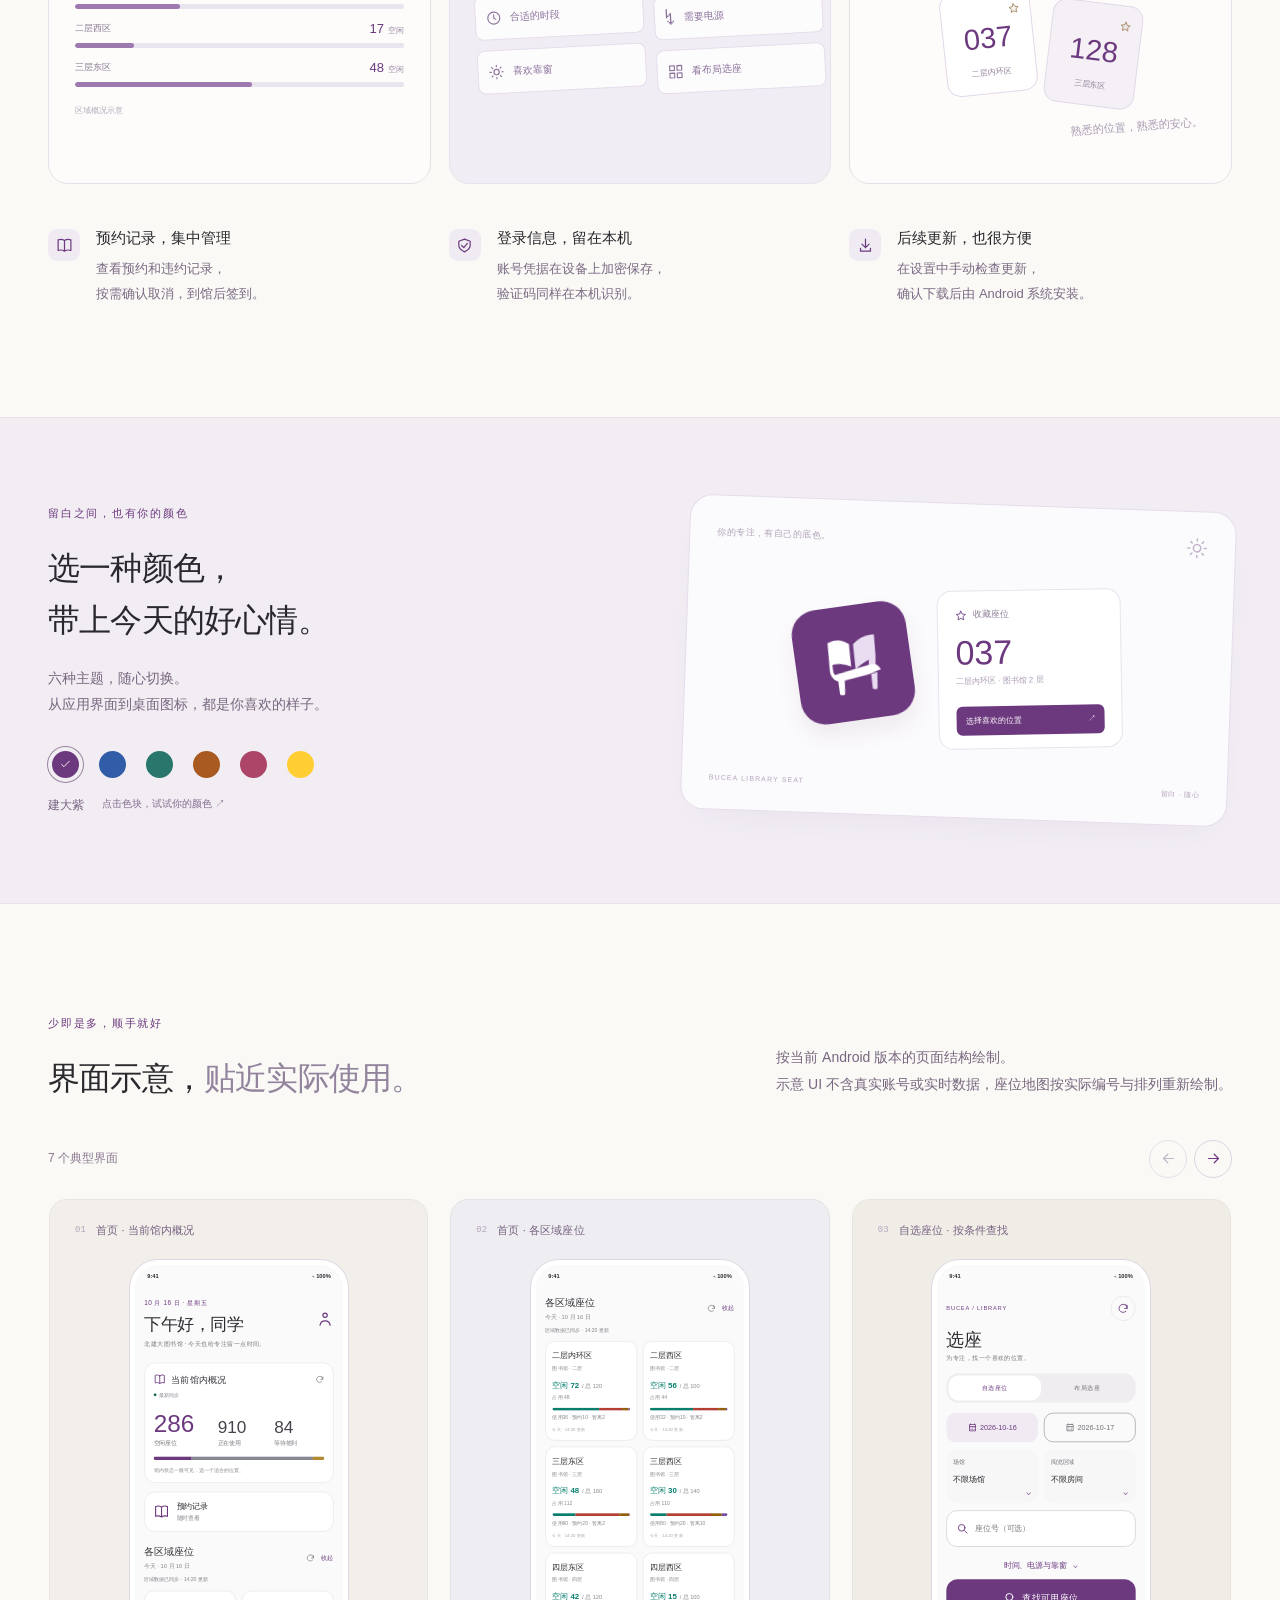
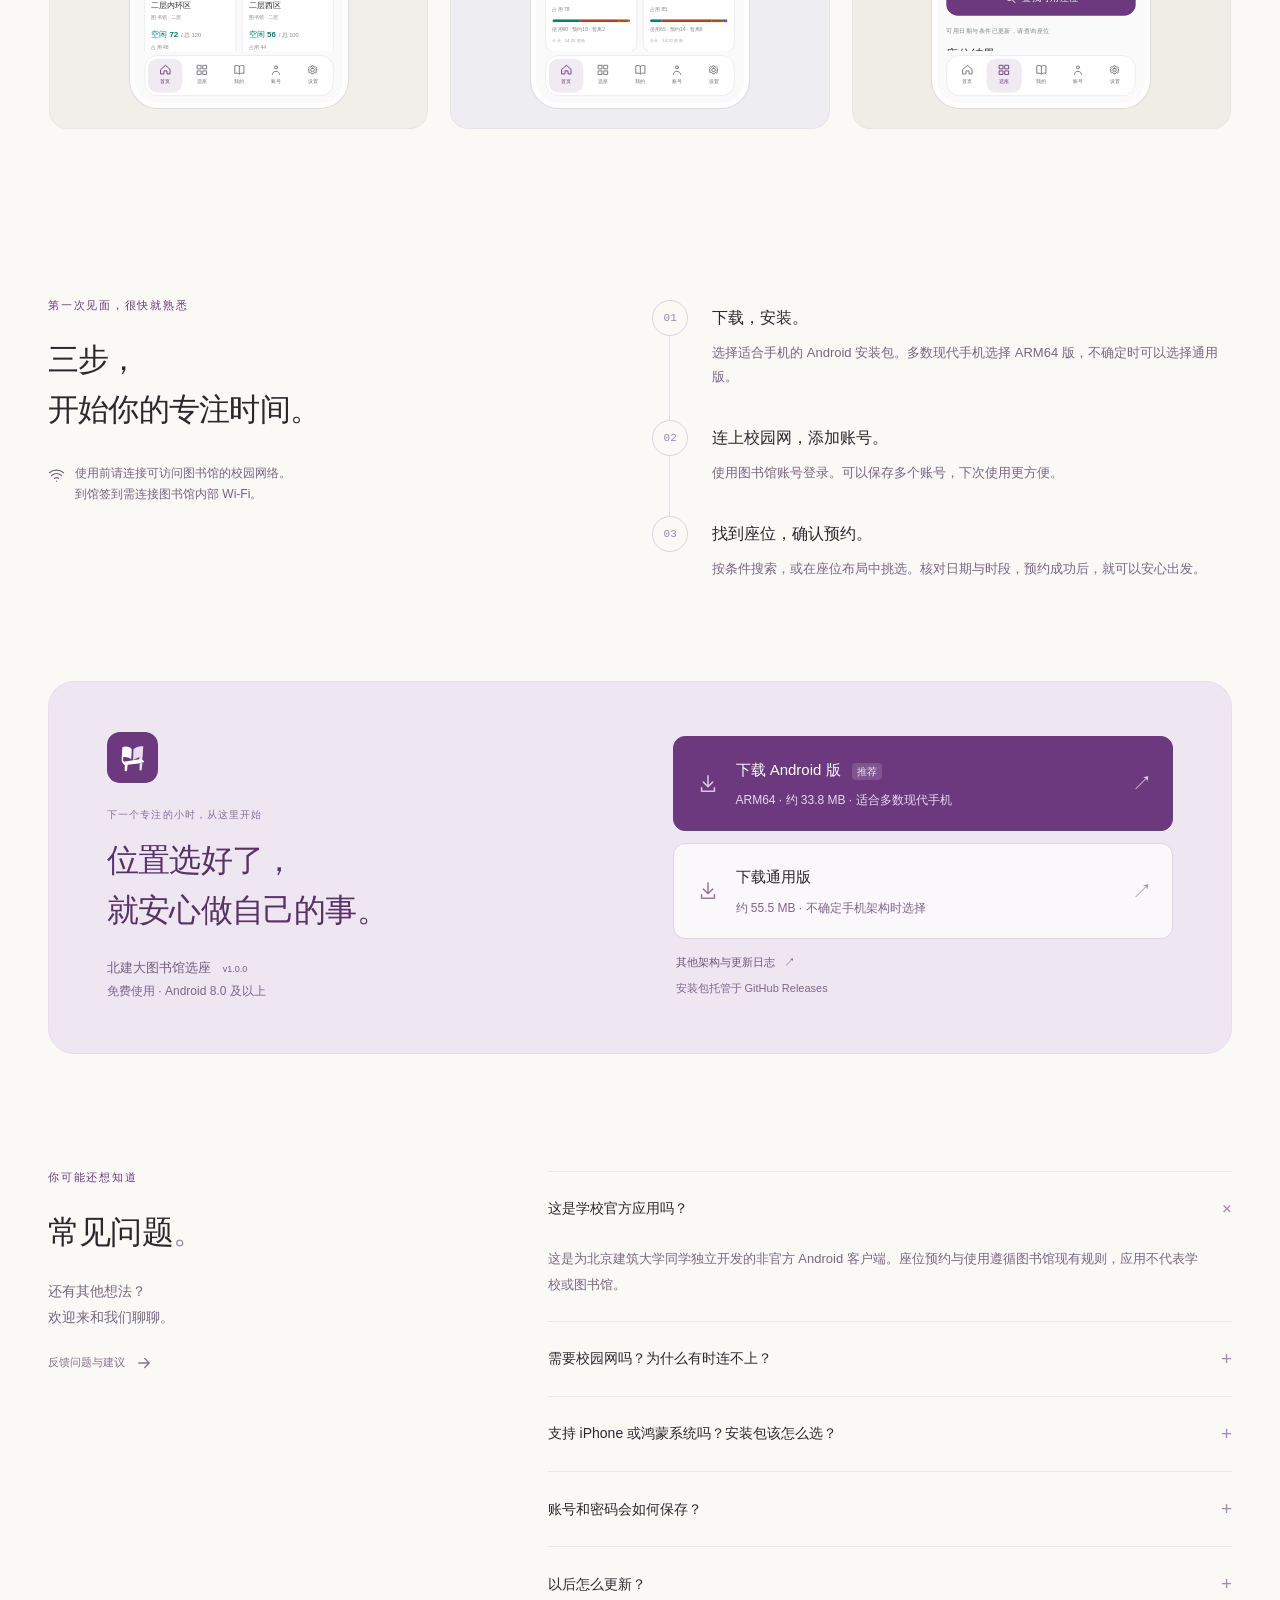
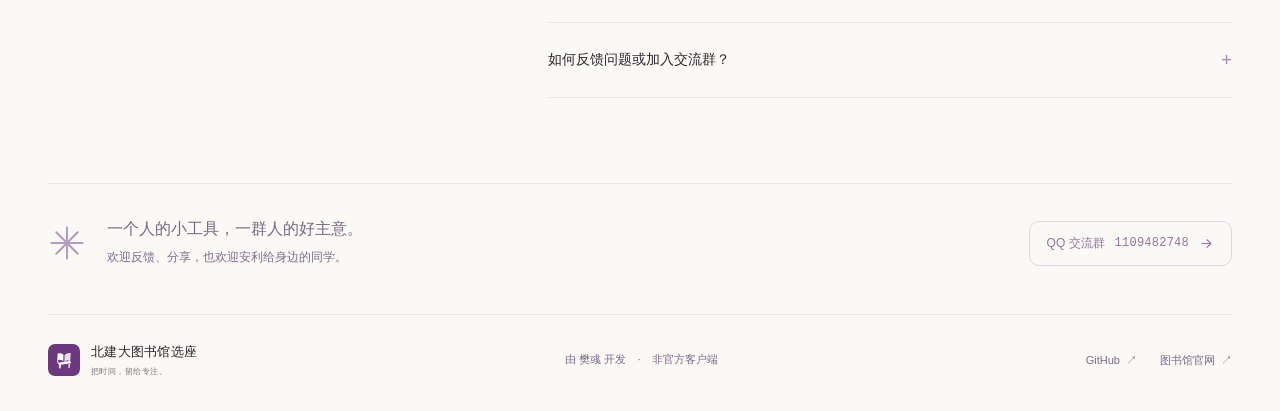
==== commit e69bd377: "fix(website): keep app illustrations static while allowing page scrolling" ====
--- a/website/index.html
+++ b/website/index.html
@@ -231,12 +231,12 @@
             <div class="mock-status" aria-hidden="true">
               <span>9:41</span><span>⌁ 100%</span>
             </div>
-            <div class="mock-screen">
+            <div class="mock-screen" data-preview-static>
               <div
                 class="mock-scroll"
                 role="region"
-                tabindex="0"
-                aria-label="界面示意，可上下滚动"
+                tabindex="-1"
+                aria-label="静态界面示意"
               >
                 <div class="mock-heading">
                   <span>BUCEA / LIBRARY</span
@@ -444,8 +444,8 @@
                   class="mock-panel mock-layout-panel"
                   data-screen-panel="layout"
                   role="region"
-                  tabindex="0"
-                  aria-label="布局选座示意，可上下滚动查看区域信息、座位地图和状态图例"
+                  tabindex="-1"
+                  aria-label="布局选座静态界面示意"
                   hidden
                 >
                   <div class="mock-map-section">
--- a/website/preview.css
+++ b/website/preview.css
@@ -1093,3 +1093,14 @@
     height: 225px;
   }
 }
+
+/* Keep scroll containers and preset offsets; freeze all illustrated screens. */
+.mock-screen[data-preview-static] {
+  pointer-events: none;
+}
+
+.mock-screen[data-preview-static] .mock-scroll,
+.mock-screen[data-preview-static] .mock-layout-panel {
+  overflow: hidden;
+  overscroll-behavior: auto;
+}
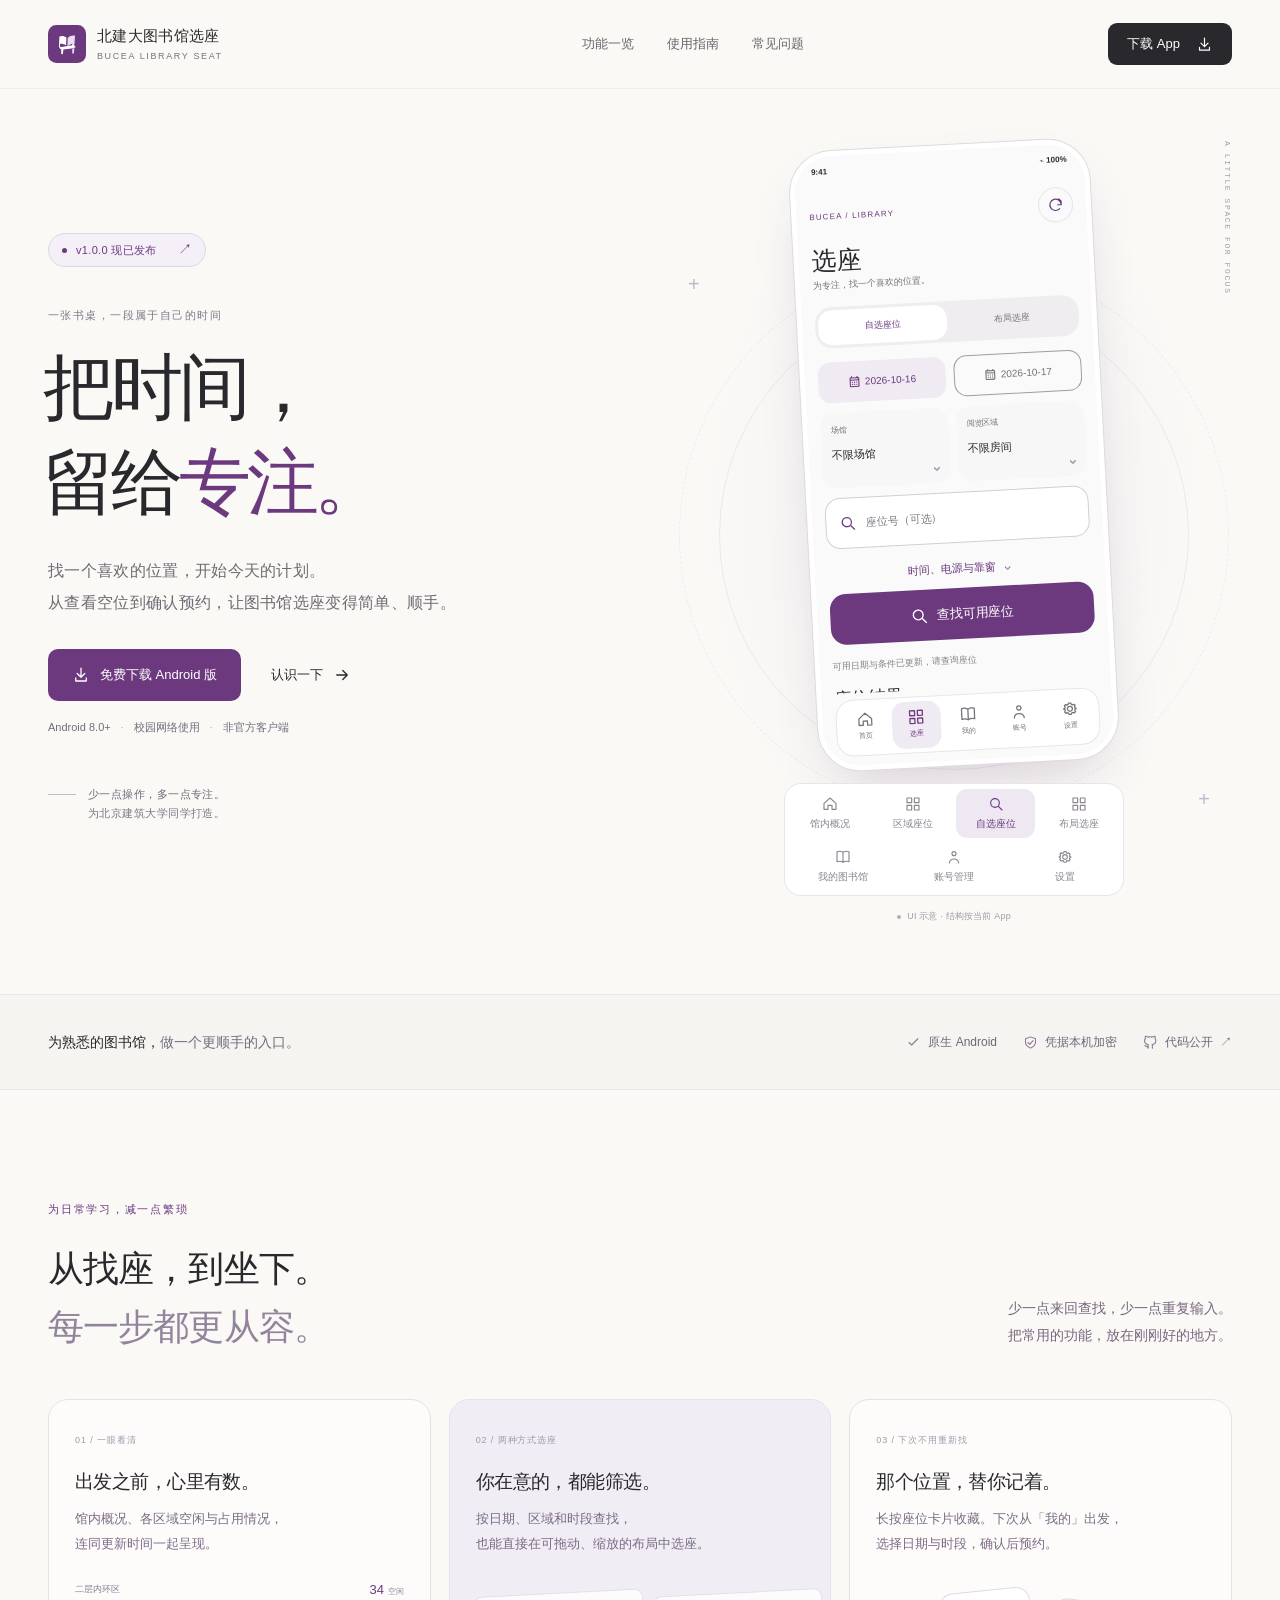
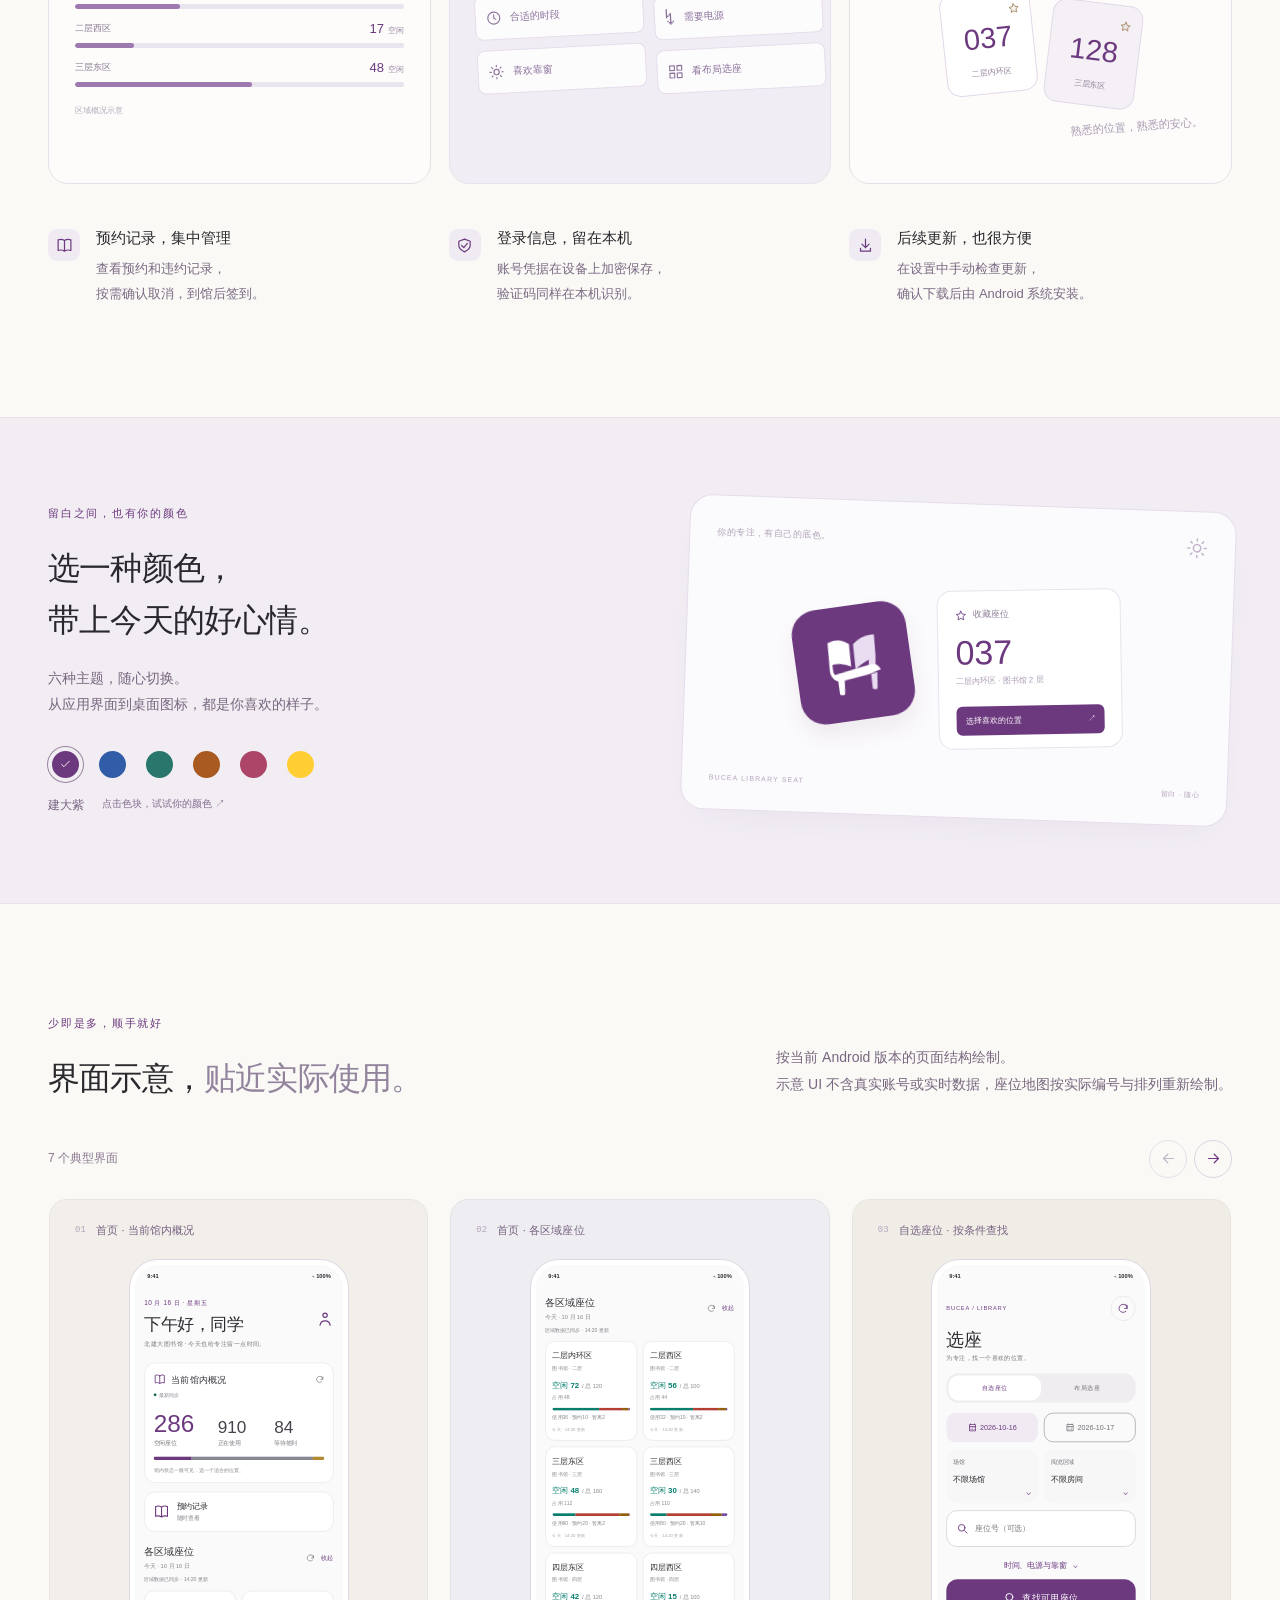
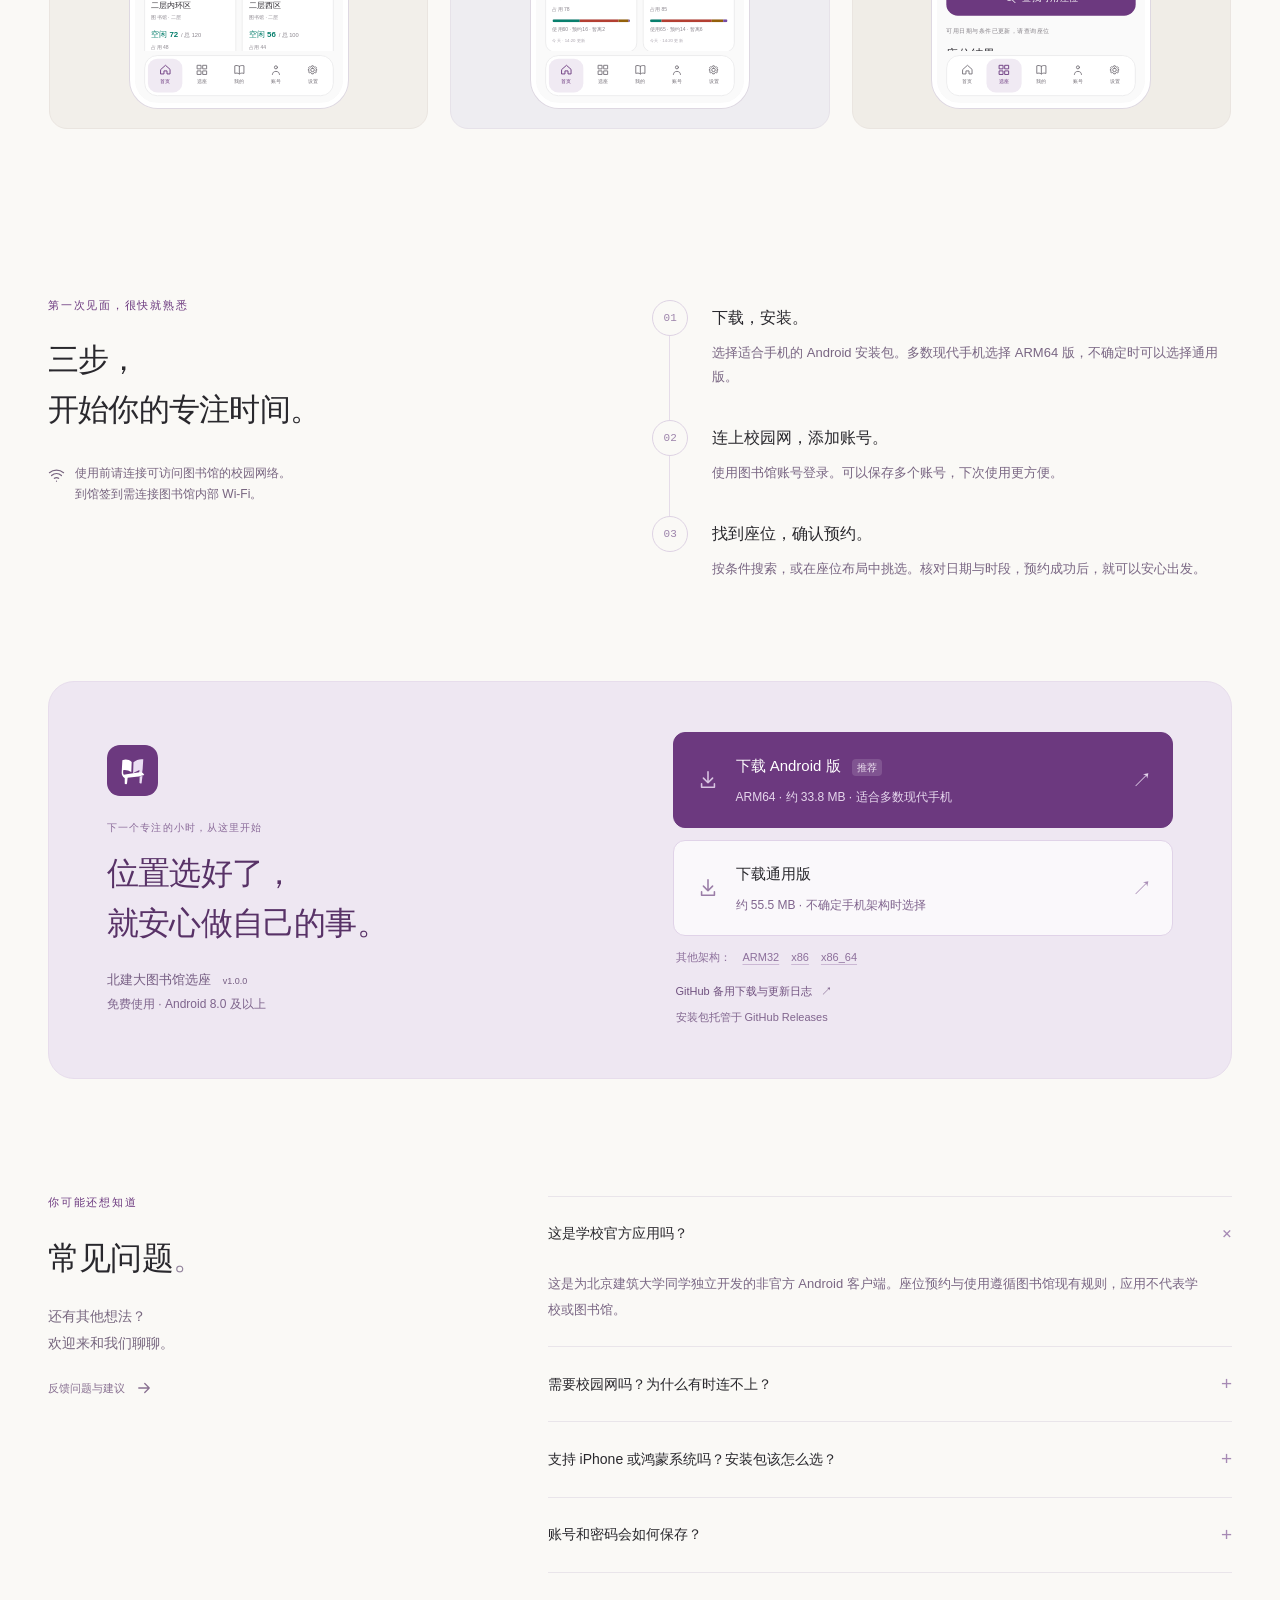
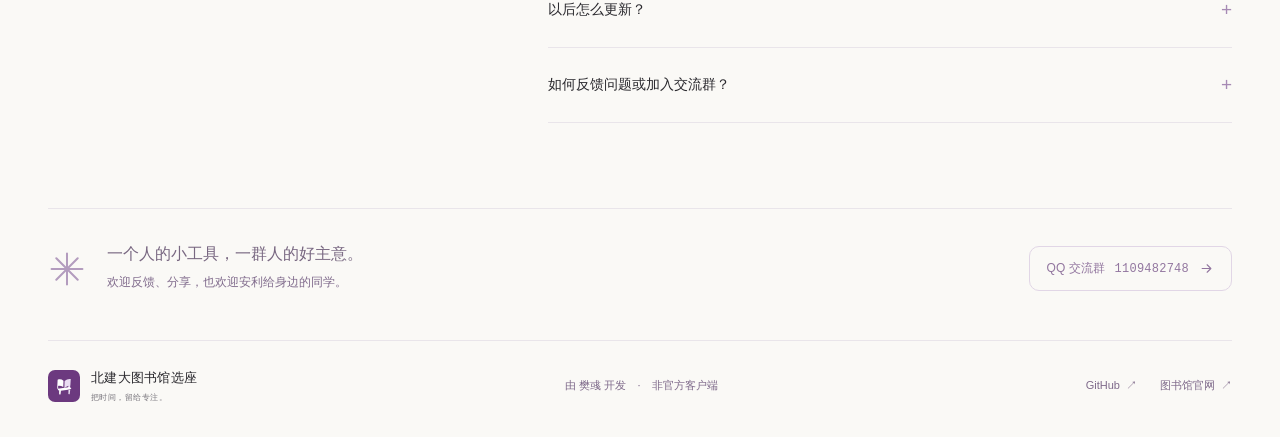
==== commit e2f4ed93: "feat(distribution)!: migrate downloads and updates to Cloudflare R2 Verify GitHub Release assets bef" ====
--- a/website/index.html
+++ b/website/index.html
@@ -15,18 +15,12 @@
       property="og:description"
       content="馆内概况一眼看清，喜欢的位置随手收藏。简洁、顺手的非官方 Android 选座客户端。"
     />
-    <meta
-      property="og:url"
-      content="https://miofelix.github.io/bucea-library-seat/"
-    />
+    <meta property="og:url" content="https://library.miofelix.com/" />
     <meta
       property="og:image"
-      content="https://miofelix.github.io/bucea-library-seat/assets/icon.png"
+      content="https://library.miofelix.com/assets/icon.png"
     />
-    <link
-      rel="canonical"
-      href="https://miofelix.github.io/bucea-library-seat/"
-    />
+    <link rel="canonical" href="https://library.miofelix.com/" />
     <link rel="icon" type="image/svg+xml" href="./assets/icon.svg" />
     <link rel="apple-touch-icon" href="./assets/icon.png" />
     <link rel="stylesheet" href="./style.css" />
@@ -180,8 +174,10 @@
         <div class="hero-copy">
           <a
             class="release-badge"
+            data-release-link
             href="https://github.com/miofelix/bucea-library-seat/releases/tag/v1.0.0"
-            ><span class="status-dot"></span> v1.0.0 现已发布
+            ><span class="status-dot"></span>
+            <span data-release-badge>v1.0.0 现已发布</span>
             <span class="badge-arrow">↗</span></a
           >
           <p class="eyebrow">一张书桌，一段属于自己的时间</p>
@@ -204,8 +200,8 @@
             ></a>
           </div>
           <p class="compatibility">
-            <span>Android 8.0+</span><span>校园网络使用</span
-            ><span>非官方客户端</span>
+            <span data-min-sdk="short">Android 8.0+</span
+            ><span>校园网络使用</span><span>非官方客户端</span>
           </p>
           <div class="hero-footnote">
             <span class="short-rule"></span>
@@ -1166,35 +1162,64 @@
             <p class="eyebrow">下一个专注的小时，从这里开始</p>
             <h2 id="download-title">位置选好了，<br />就安心做自己的事。</h2>
             <p>
-              北建大图书馆选座 <span class="download-version">v1.0.0</span
-              ><br /><span>免费使用 · Android 8.0 及以上</span>
+              北建大图书馆选座
+              <span class="download-version" data-release-version>v1.0.0</span
+              ><br /><span data-min-sdk="long"
+                >免费使用 · Android 8.0 及以上</span
+              >
             </p>
           </div>
           <div class="download-options">
             <a
               class="download-option recommended"
+              data-download-url="recommended"
               href="https://github.com/miofelix/bucea-library-seat/releases/download/v1.0.0/BUCEA-Library-Seat-v1.0.0-arm64-v8a.apk"
               ><span class="download-option-icon"
                 ><svg class="icon"><use href="#i-download" /></svg></span
               ><span
-                ><strong>下载 Android 版 <em>推荐</em></strong
-                ><small>ARM64 · 约 33.8 MB · 适合多数现代手机</small></span
+                ><strong data-download-title="recommended"
+                  >下载 Android 版 <em>推荐</em></strong
+                ><small data-download-size="recommended"
+                  >ARM64 · 约 33.8 MB · 适合多数现代手机</small
+                ></span
               ><span class="download-arrow">↗</span></a
             ><a
               class="download-option"
+              data-download-url="universal"
               href="https://github.com/miofelix/bucea-library-seat/releases/download/v1.0.0/BUCEA-Library-Seat-v1.0.0.apk"
               ><span class="download-option-icon"
                 ><svg class="icon"><use href="#i-download" /></svg></span
               ><span
                 ><strong>下载通用版</strong
-                ><small>约 55.5 MB · 不确定手机架构时选择</small></span
+                ><small data-download-size="universal"
+                  >约 55.5 MB · 不确定手机架构时选择</small
+                ></span
               ><span class="download-arrow">↗</span></a
             >
+            <p class="download-architectures" data-download-architectures>
+              <span>其他架构：</span>
+              <a
+                data-download-variant="armeabi-v7a"
+                href="https://github.com/miofelix/bucea-library-seat/releases/download/v1.0.0/BUCEA-Library-Seat-v1.0.0-armeabi-v7a.apk"
+                >ARM32</a
+              >
+              <a
+                data-download-variant="x86"
+                href="https://github.com/miofelix/bucea-library-seat/releases/download/v1.0.0/BUCEA-Library-Seat-v1.0.0-x86.apk"
+                >x86</a
+              >
+              <a
+                data-download-variant="x86_64"
+                href="https://github.com/miofelix/bucea-library-seat/releases/download/v1.0.0/BUCEA-Library-Seat-v1.0.0-x86_64.apk"
+                >x86_64</a
+              >
+            </p>
             <p class="download-extra">
               <a
-                href="https://github.com/miofelix/bucea-library-seat/releases/latest"
-                >其他架构与更新日志 <span>↗</span></a
-              ><span>安装包托管于 GitHub Releases</span>
+                data-release-link
+                href="https://github.com/miofelix/bucea-library-seat/releases/tag/v1.0.0"
+                >GitHub 备用下载与更新日志 <span>↗</span></a
+              ><span data-download-hosting>安装包托管于 GitHub Releases</span>
             </p>
           </div>
         </div>
@@ -1238,19 +1263,16 @@
               支持 iPhone 或鸿蒙系统吗？安装包该怎么选？<span>+</span>
             </summary>
             <p>
-              目前提供 Android APK，支持 Android 8.0
+              目前提供 Android APK，支持
+              <span data-min-sdk="inline">Android 8.0</span>
               及以上。iPhone（iOS）暂不支持；仍兼容 Android APK
               的鸿蒙设备可尝试安装，具体以设备兼容情况为准。HarmonyOS NEXT
               等不支持 Android APK 的系统暂不适用，目前暂无鸿蒙原生版。
             </p>
             <p>
-              多数 Android 手机选择 ARM64
-              版；不确定架构时选择通用版。其他架构的独立安装包可以在
-              <a
-                href="https://github.com/miofelix/bucea-library-seat/releases/latest"
-                >GitHub Releases</a
-              >
-              下载。
+              多数 Android 手机选择 ARM64 版；不确定架构时选择通用版。ARM32、x86
+              和 x86_64 等其他架构也可以在<a href="#download">本页下载区</a
+              >选择。
             </p>
           </details>
           <details>
@@ -1263,8 +1285,9 @@
             <summary>以后怎么更新？<span>+</span></summary>
             <p>
               打开「设置 → 应用更新 → 手动检查更新」，确认后下载并交给 Android
-              系统安装。检查更新无需校园网，也可以从 GitHub Releases
-              下载新版覆盖安装。
+              系统安装。检查更新无需校园网，也可以从<a href="#download"
+                >本页下载新版</a
+              >覆盖安装。
             </p>
           </details>
           <details>
--- a/website/style.css
+++ b/website/style.css
@@ -1428,6 +1428,28 @@
 .recommended .download-arrow {
   color: #e3d3eb;
 }
+.download-architectures {
+  display: flex;
+  flex-wrap: wrap;
+  align-items: center;
+  gap: 6px 12px;
+  padding-left: 3px;
+  color: #8d709c;
+  font-size: 11px;
+  line-height: 1.8;
+}
+.download-architectures a {
+  text-decoration: underline;
+  text-decoration-color: #cbb8d4;
+  text-underline-offset: 3px;
+}
+.download-architectures a:hover {
+  color: var(--brand);
+}
+.download-architectures[hidden],
+.download-architectures a[hidden] {
+  display: none;
+}
 .download-extra {
   font-size: 9px;
   line-height: 2;
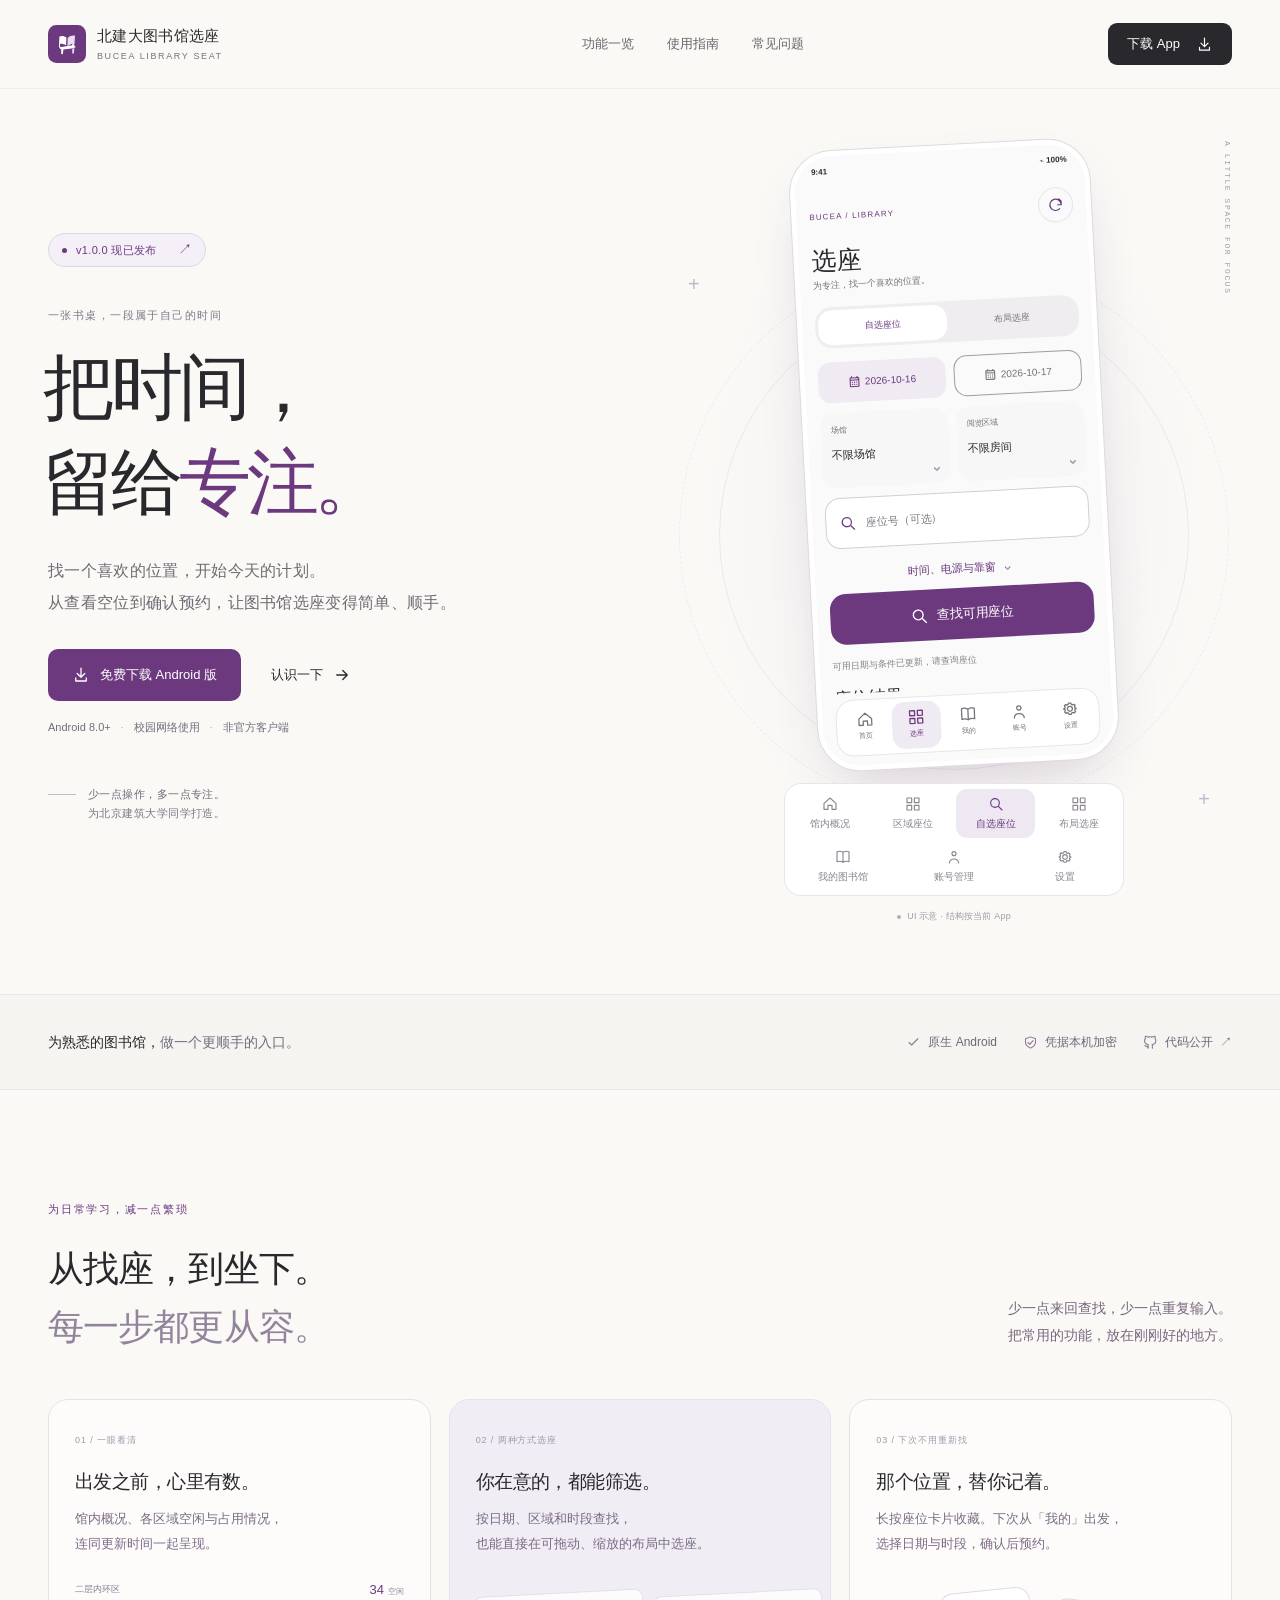
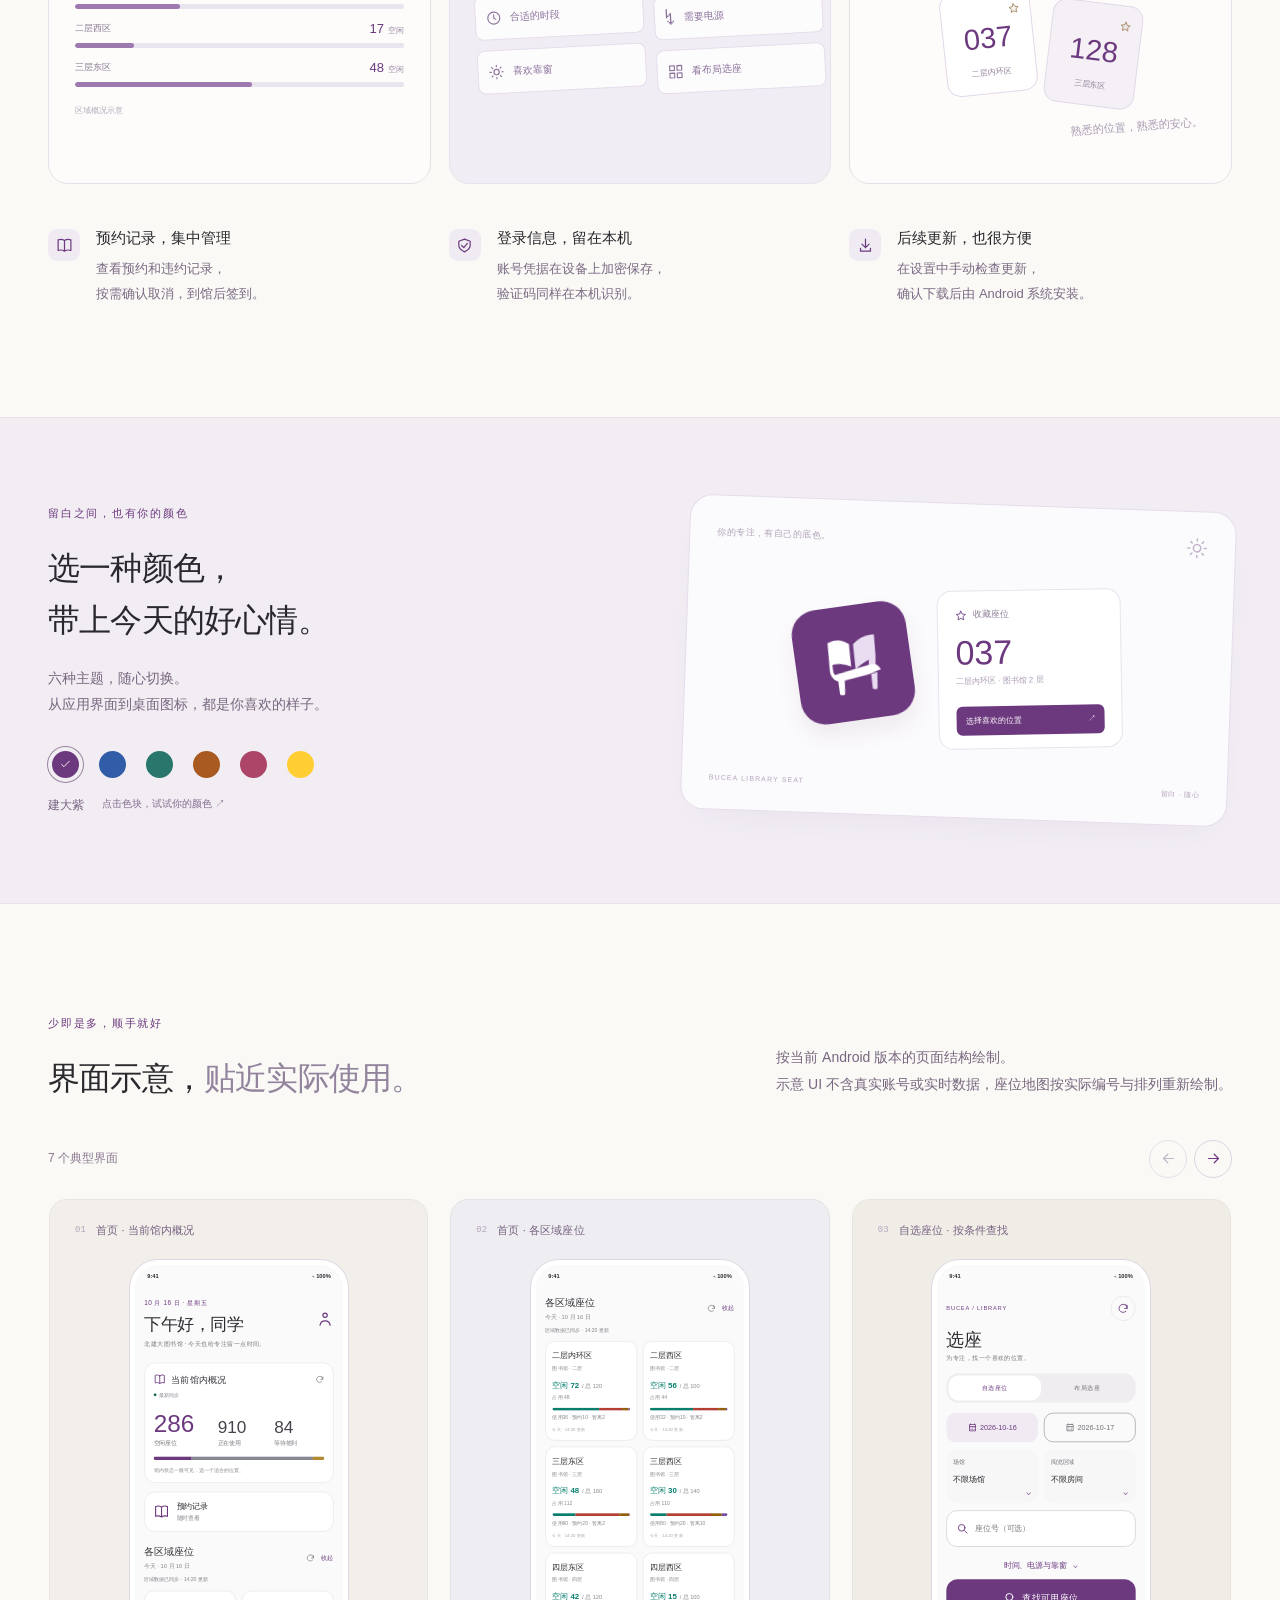
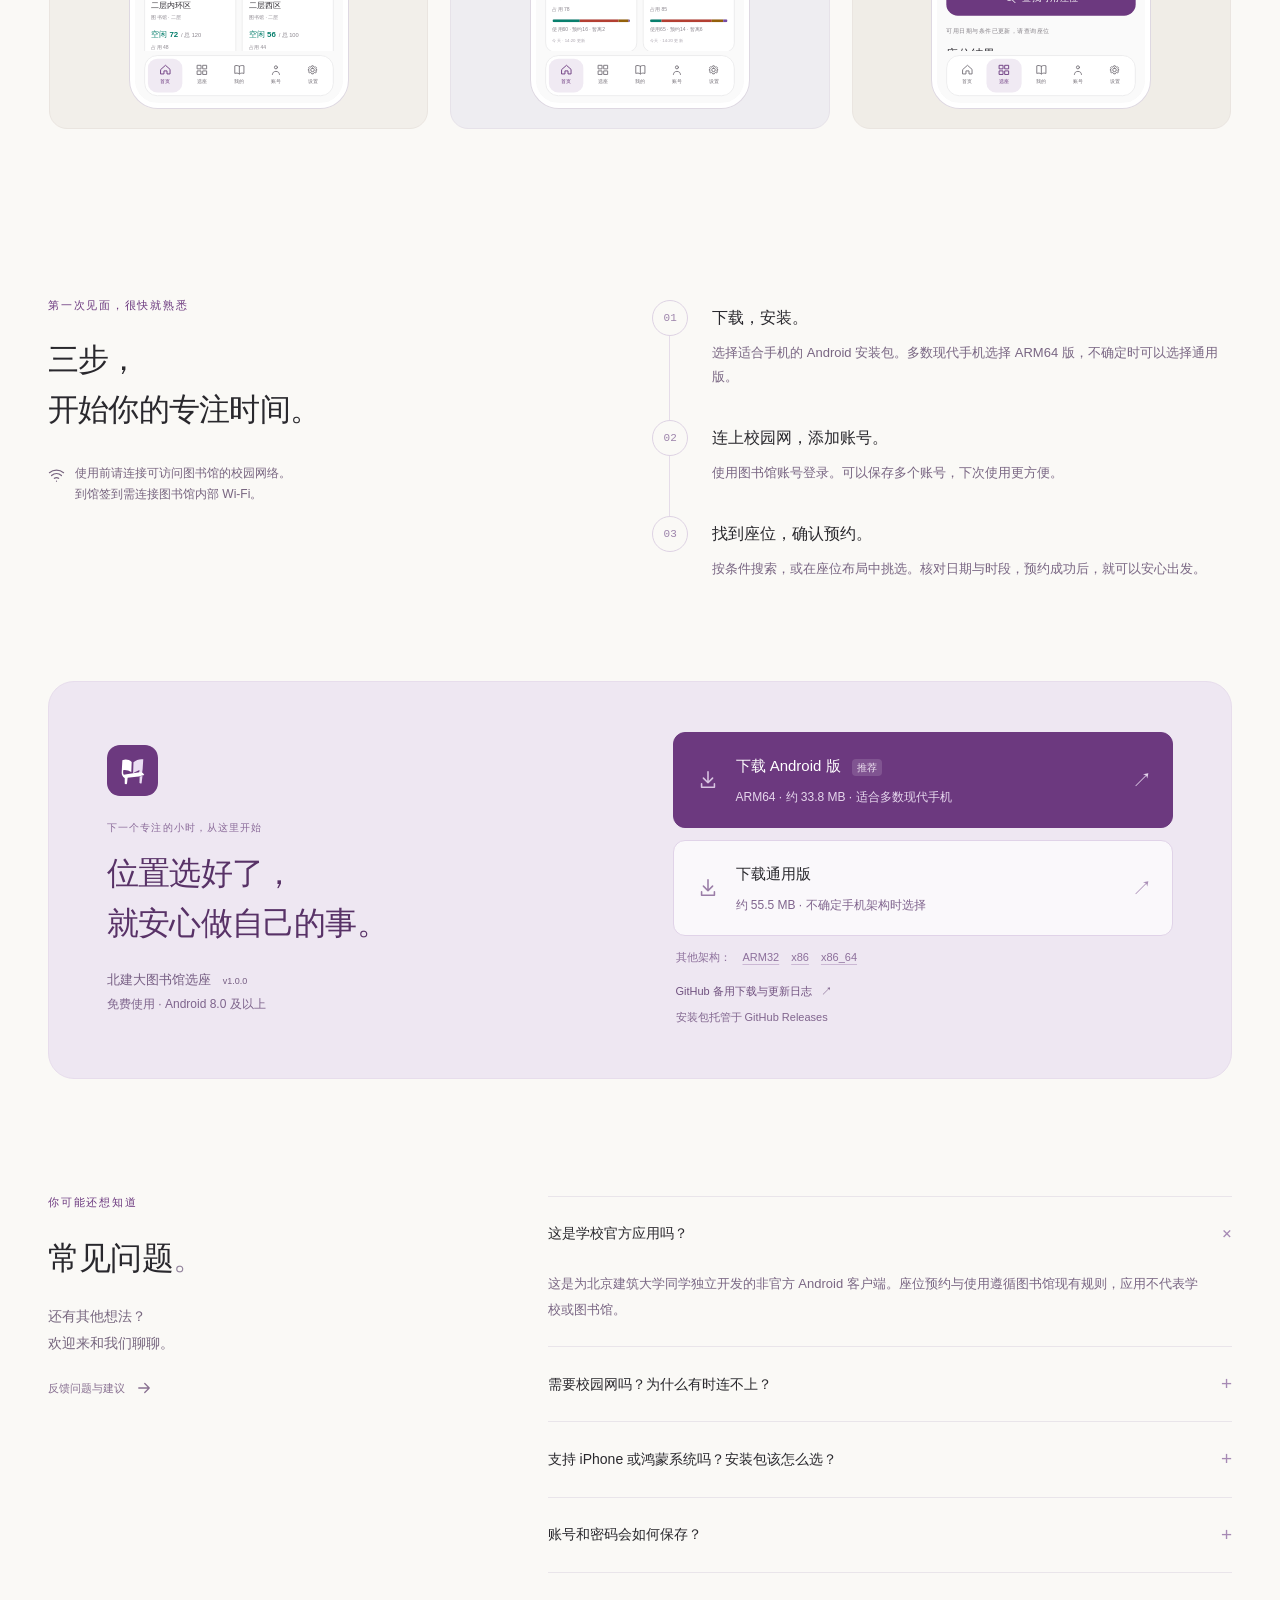
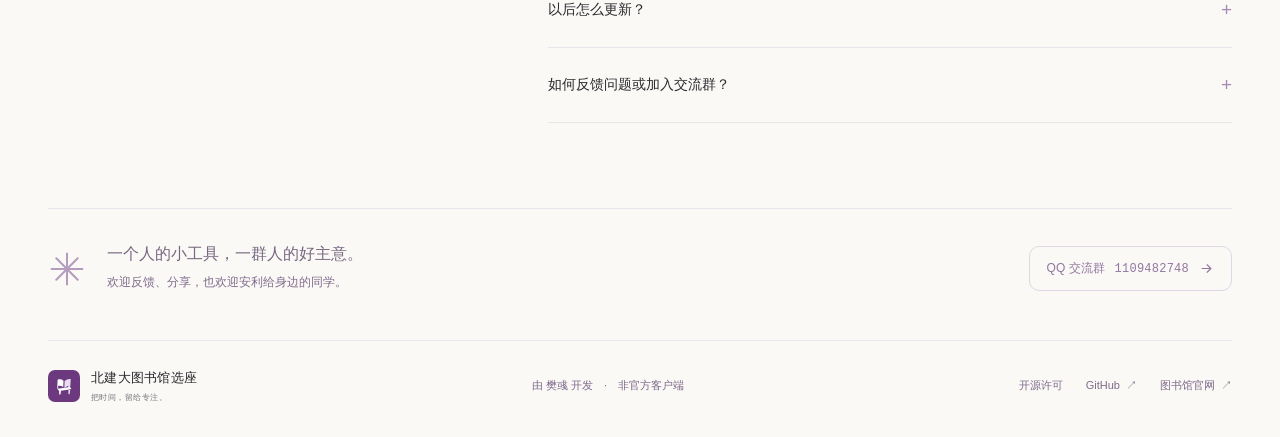
==== commit 4a2fcb59: "feat(release): prepare v1.0.1 with offline license notices" ====
--- a/website/index.html
+++ b/website/index.html
@@ -128,6 +128,9 @@
       <symbol id="i-info" viewBox="0 0 24 24">
         <circle cx="12" cy="12" r="9" />
         <path d="M12 11v6M12 7h.01" />
+      </symbol>
+      <symbol id="i-code" viewBox="0 0 24 24">
+        <path d="m8 6-6 6 6 6m8-12 6 6-6 6" />
       </symbol>
       <symbol id="i-globe" viewBox="0 0 24 24">
         <circle cx="12" cy="12" r="9" />
@@ -632,6 +635,16 @@
                         <use href="#i-chevron" />
                       </svg>
                     </div>
+                    <div class="mock-setting-row">
+                      <svg class="icon" aria-hidden="true">
+                        <use href="#i-code" /></svg
+                      ><span
+                        ><strong>开源许可</strong
+                        ><small>MIT 许可与第三方组件</small></span
+                      ><svg class="icon" aria-hidden="true">
+                        <use href="#i-chevron" />
+                      </svg>
+                    </div>
                   </div>
                   <p class="mock-app-credit">
                     BUCEA-LIBRARY-SEAT · 非官方客户端
@@ -1329,6 +1342,7 @@
       >
       <p>由 樊彧 开发 <span>·</span> 非官方客户端</p>
       <div>
+        <a href="./licenses.html">开源许可</a>
         <a href="https://github.com/miofelix/bucea-library-seat"
           >GitHub <span>↗</span></a
         ><a href="https://lib.bucea.edu.cn/">图书馆官网 <span>↗</span></a>
